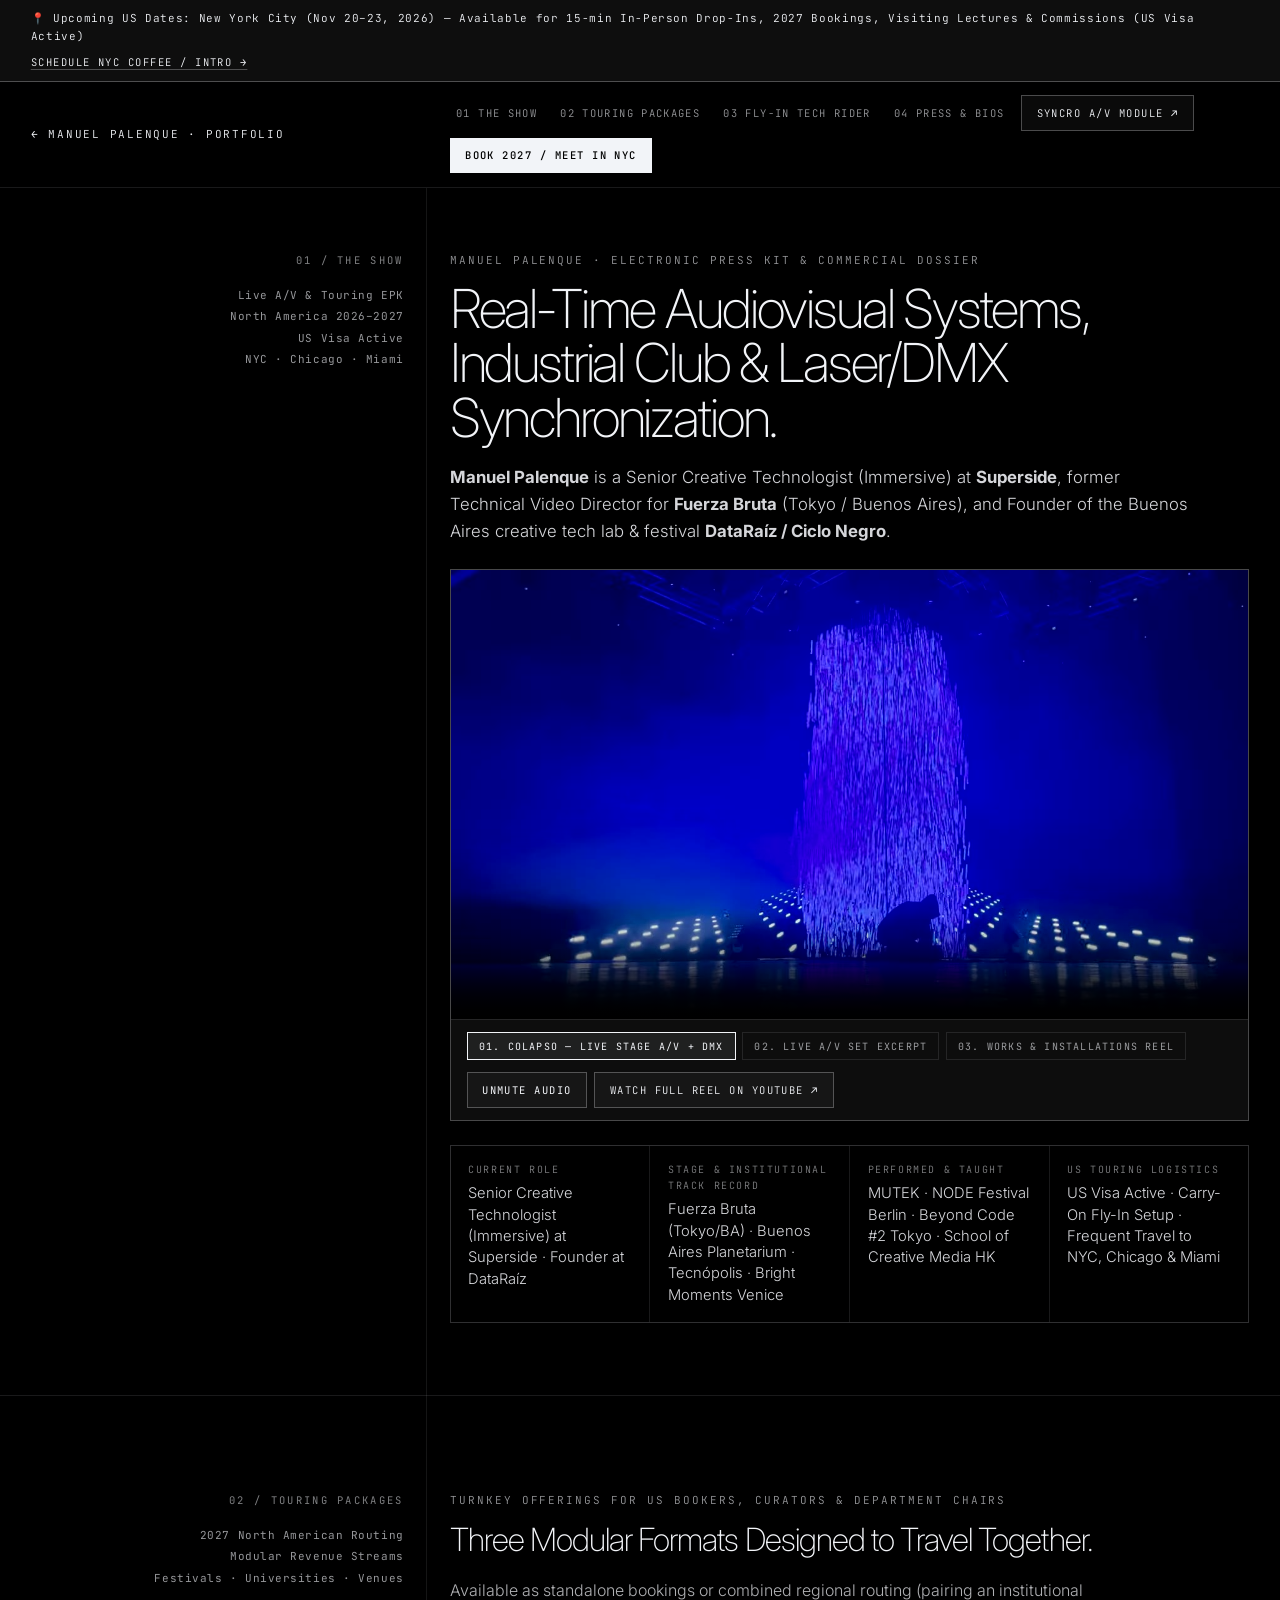
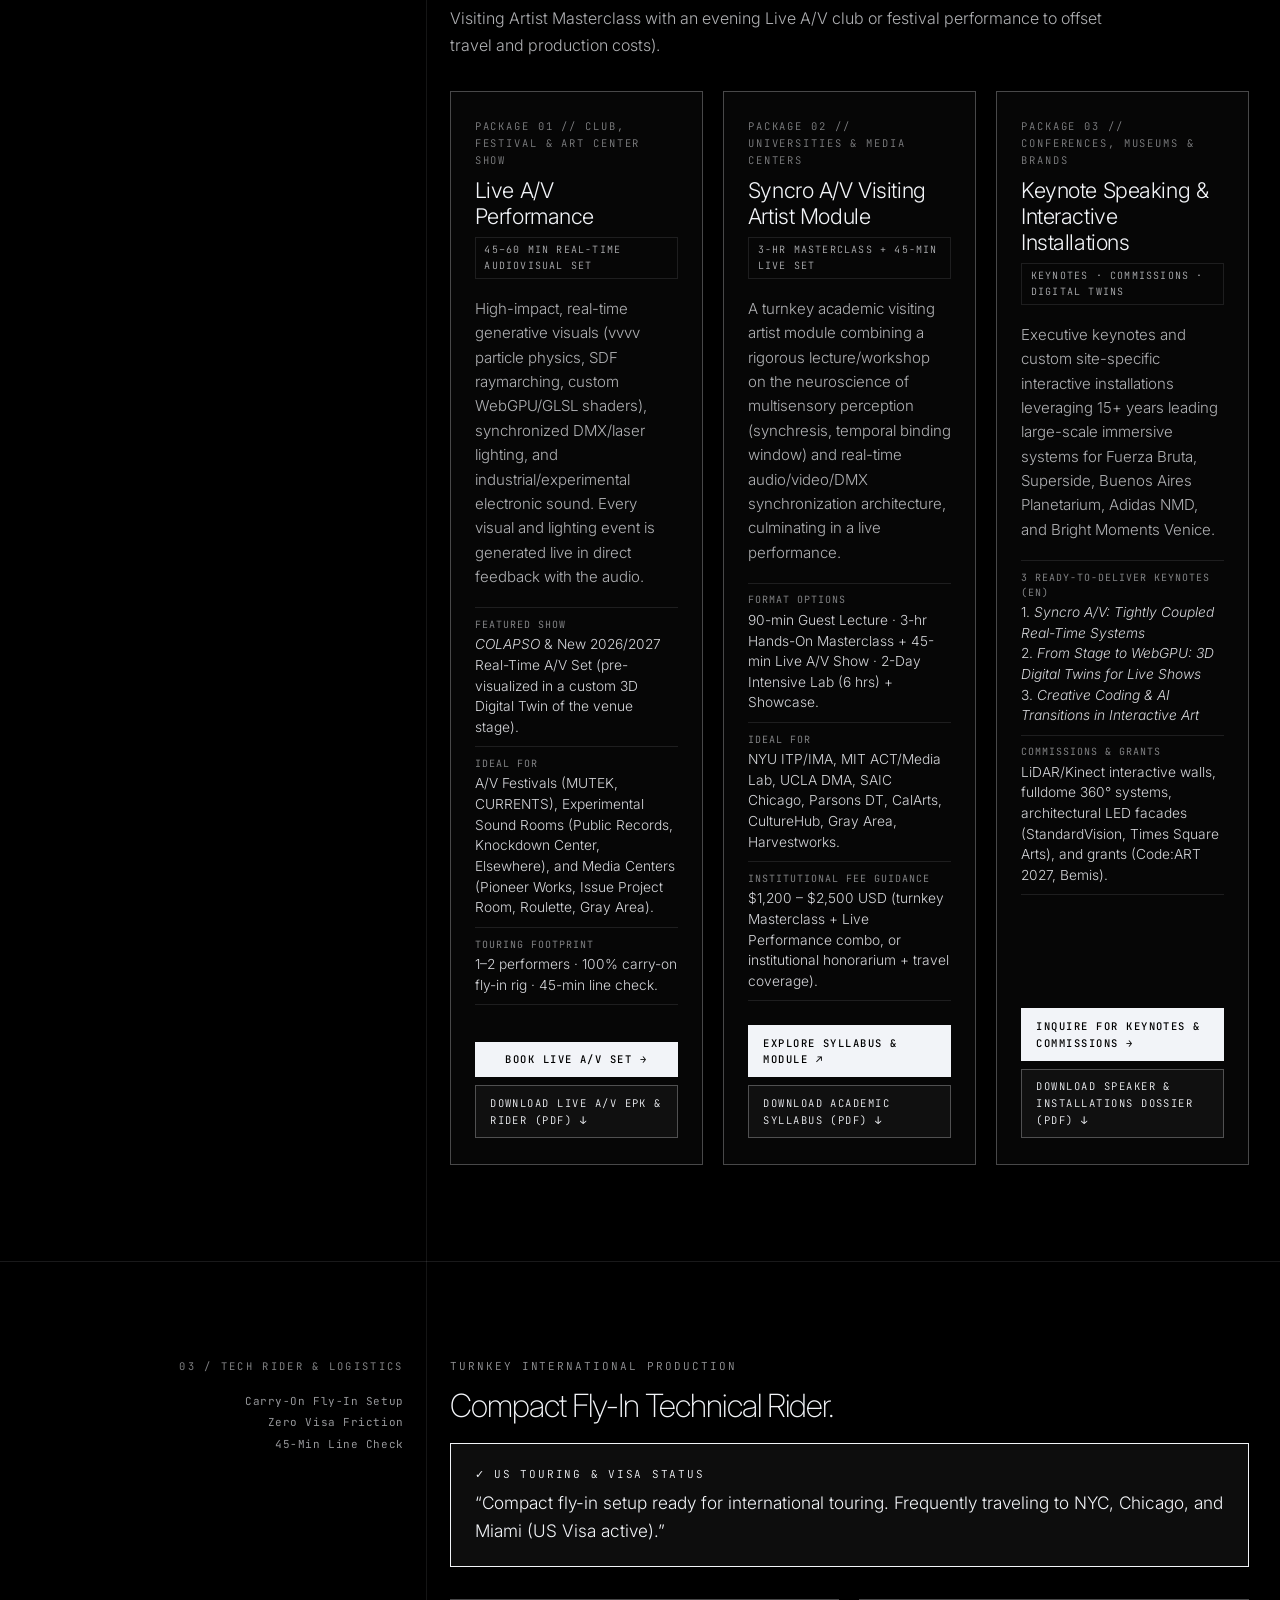
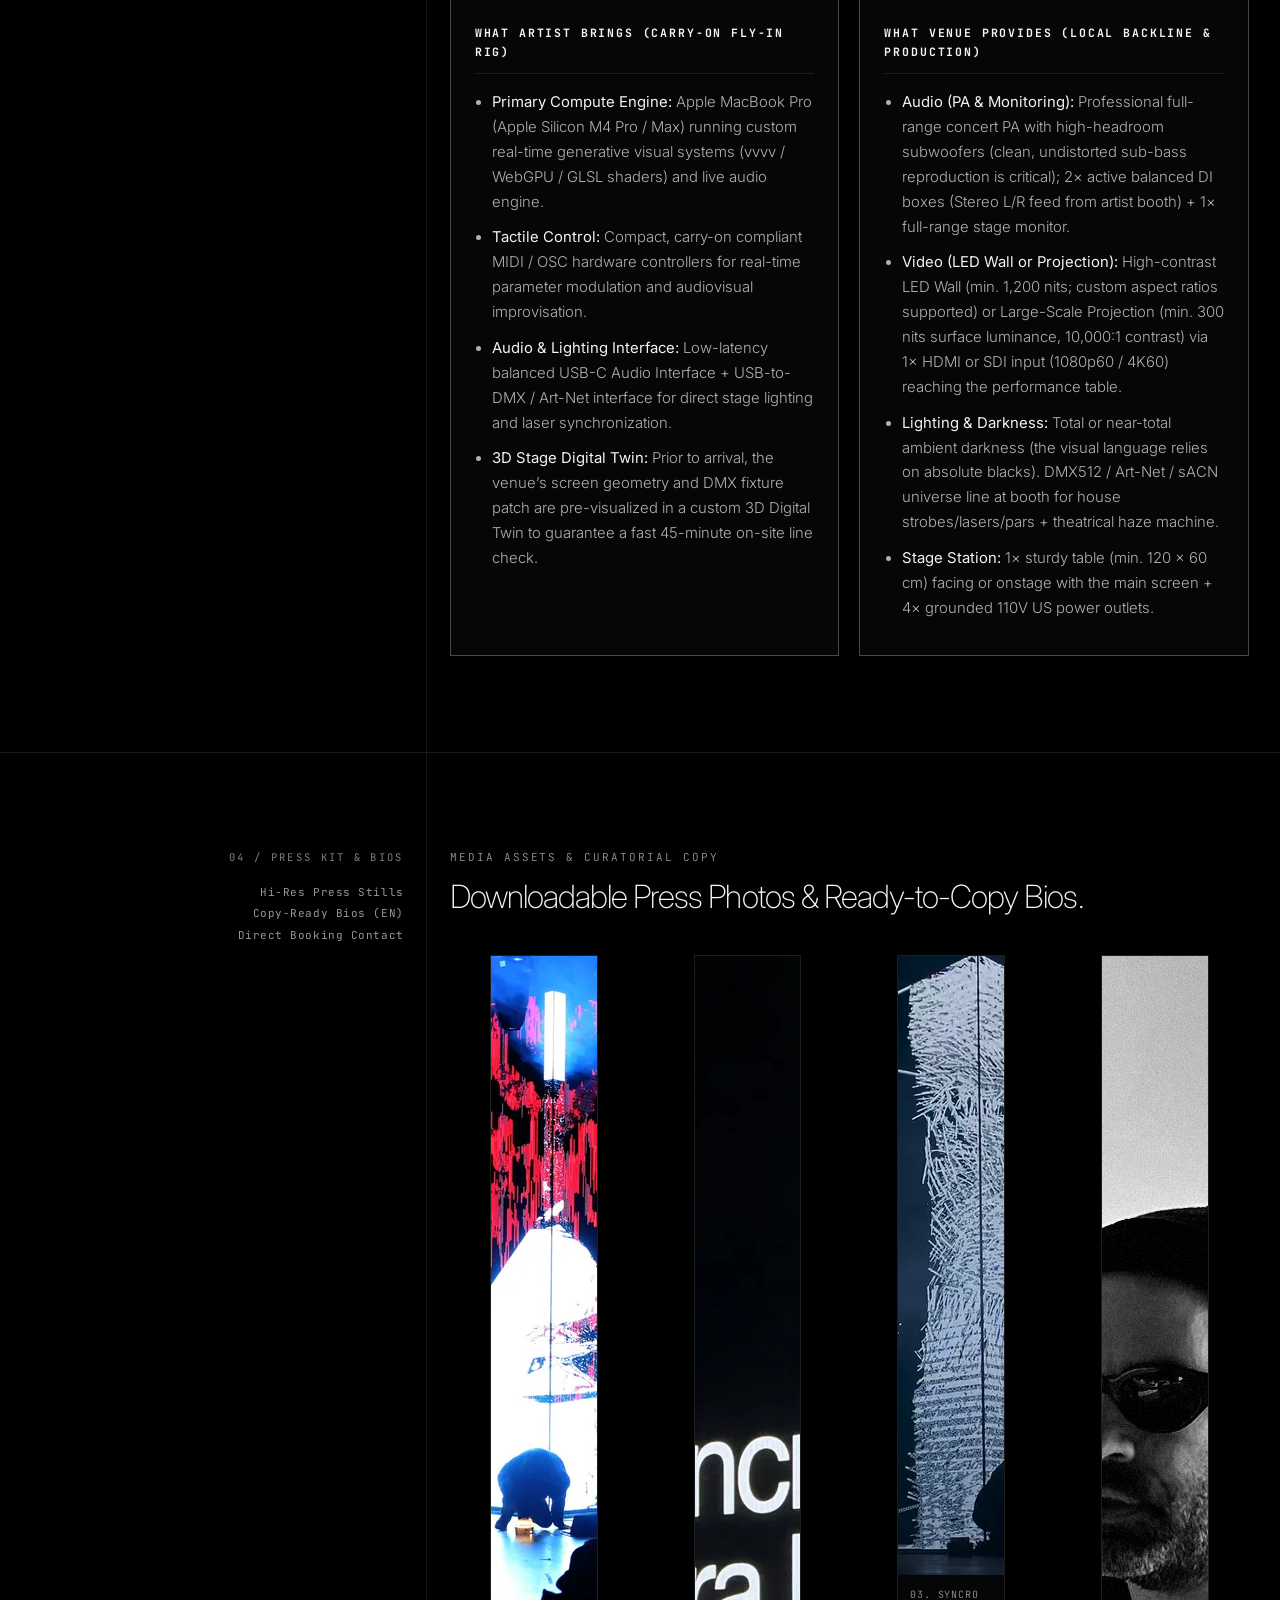
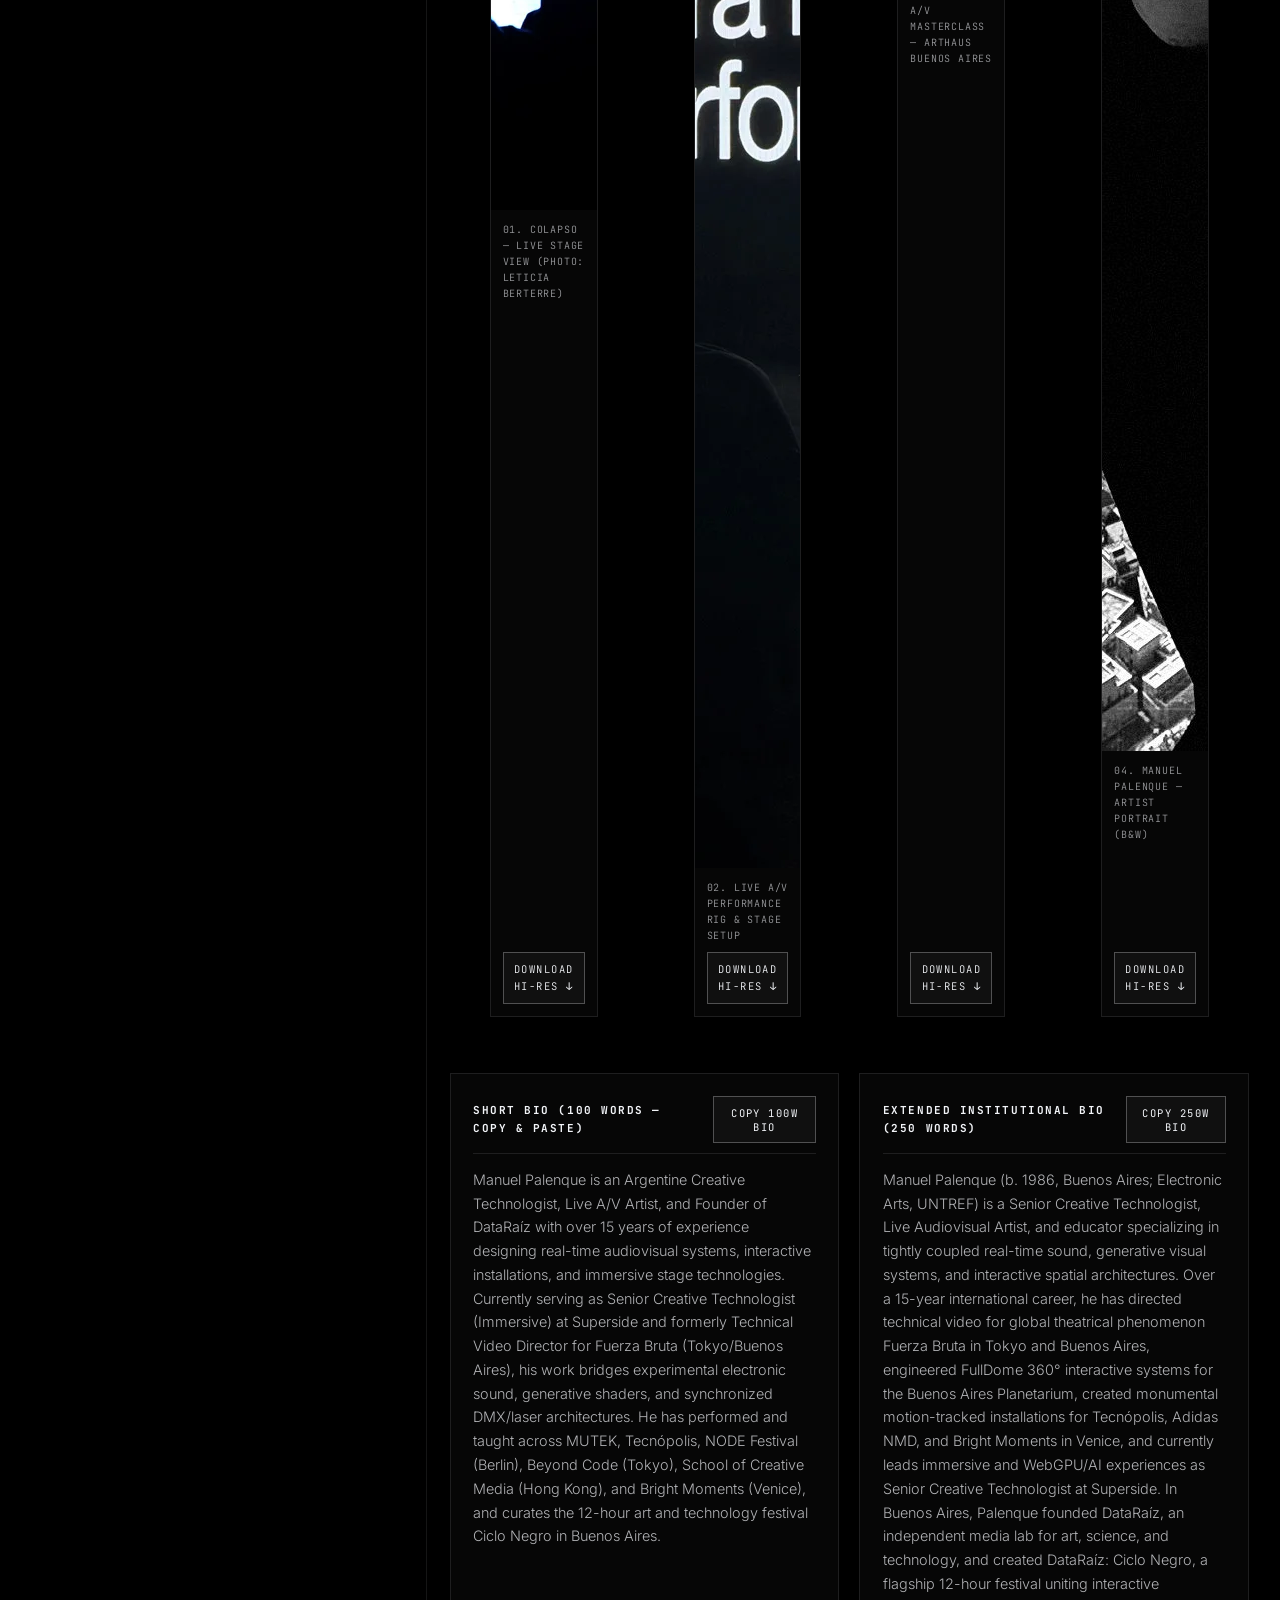
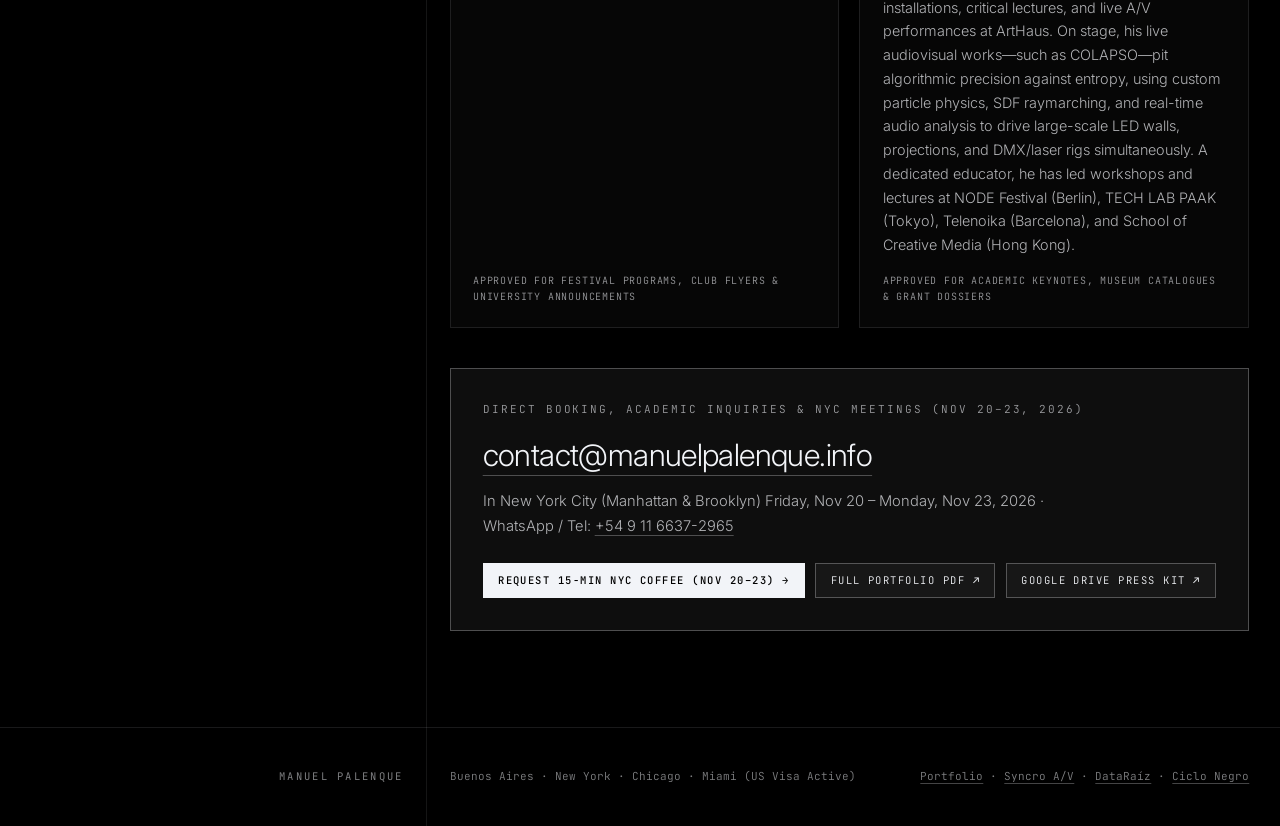
==== booking/index.html @ 51d70c7c "Add US 2026-2027 Touring EPK (/epk & /booking), NYC Nov 20-23 banner, and EN/ES workshop toggle" ====
<!doctype html>
<html lang="en">
  <head>
    <meta charset="UTF-8" />
    <meta name="viewport" content="width=device-width, initial-scale=1.0, viewport-fit=cover" />
    <title>Manuel Palenque — Live A/V, Visiting Artist &amp; Speaking EPK (2026/2027 US Touring)</title>
    <meta
      name="description"
      content="Official US Touring EPK & Technical Rider for Manuel Palenque — Senior Creative Technologist at Superside, former Technical Video Director for Fuerza Bruta, Founder of DataRaíz. In NYC Nov 20–23, 2026."
    />
    <meta property="og:type" content="website" />
    <meta property="og:title" content="Manuel Palenque — Live A/V &amp; US Touring EPK (2026/2027)" />
    <meta property="og:description" content="Real-Time Audiovisual Systems, Syncro A/V Visiting Artist Module &amp; Interactive Installations. In NYC Nov 20–23, 2026 (US Visa Active)." />
    <meta property="og:url" content="https://mpalenque.github.io/epk/" />
    <meta property="og:image" content="https://mpalenque.github.io/assets/portfolio/colapso.webp" />
    <meta name="twitter:card" content="summary_large_image" />
    <link rel="preconnect" href="https://fonts.googleapis.com" />
    <link rel="preconnect" href="https://fonts.gstatic.com" crossorigin />
    <link
      href="https://fonts.googleapis.com/css2?family=Inter:wght@200;300;400;500&family=JetBrains+Mono:wght@400;500&display=swap"
      rel="stylesheet"
    />
    <link rel="preload" href="../assets/curso/colapso-poster.jpg" as="image" />
    <style>
      :root {
        color-scheme: dark;
        --bg: #000;
        --panel: rgba(242, 244, 248, 0.025);
        --panel-hi: rgba(242, 244, 248, 0.055);
        --ink: #f2f4f8;
        --ink-88: rgba(242, 244, 248, 0.88);
        --ink-72: rgba(242, 244, 248, 0.72);
        --ink-62: rgba(242, 244, 248, 0.62);
        --ink-52: rgba(242, 244, 248, 0.52);
        --rule: rgba(242, 244, 248, 0.1);
        --rule-hi: rgba(242, 244, 248, 0.28);
        --seam: rgba(242, 244, 248, 0.085);
        --gutter: clamp(1.25rem, 2.4vw, 2.75rem);
        --seam-pad: clamp(1.1rem, 1.8vw, 2rem);
        --s1: 0.5rem;
        --s2: 1rem;
        --s3: 1.75rem;
        --s4: 3rem;
        --s5: 4.5rem;
        --s6: clamp(4.5rem, 7.5vw, 7rem);
        --ease: cubic-bezier(0.22, 1, 0.36, 1);
      }
      * { box-sizing: border-box; }
      html, body {
        margin: 0;
        min-height: 100%;
        width: 100%;
        max-width: 100%;
        overflow-x: hidden;
        scroll-behavior: smooth;
      }
      @supports (overflow: clip) {
        html, body { overflow-x: clip; }
      }
      body {
        background: var(--bg);
        color: var(--ink);
        font-family: "Inter", system-ui, -apple-system, sans-serif;
        font-weight: 300;
        line-height: 1.6;
        -webkit-font-smoothing: antialiased;
      }
      a {
        color: inherit;
        text-decoration: underline;
        text-underline-offset: 0.28em;
        text-decoration-thickness: 1px;
        text-decoration-color: rgba(242, 244, 248, 0.28);
        transition: text-decoration-color 150ms ease, color 150ms ease, background 150ms ease, border-color 150ms ease;
      }
      a:hover, a:focus-visible { text-decoration-color: var(--ink); }

      /* ---------- Top US Banner & Sticky Nav ---------- */
      .us-banner {
        position: relative;
        z-index: 30;
        display: flex;
        flex-wrap: wrap;
        align-items: center;
        justify-content: space-between;
        gap: 0.5rem 1.25rem;
        padding: 0.65rem var(--gutter);
        background: rgba(242, 244, 248, 0.055);
        border-bottom: 1px solid var(--rule-hi);
        font-family: "JetBrains Mono", ui-monospace, SFMono-Regular, Menlo, monospace;
        font-size: 11px;
        letter-spacing: 0.06em;
        color: var(--ink);
      }
      .us-banner p { margin: 0; }
      .us-banner__cta {
        font-size: 10.5px;
        letter-spacing: 0.14em;
        text-transform: uppercase;
        white-space: nowrap;
      }
      .site-nav {
        position: sticky;
        top: 0;
        z-index: 25;
        display: grid;
        grid-template-columns: 33.3333% minmax(0, 1fr);
        align-items: center;
        padding: 0.85rem 0;
        background: rgba(0, 0, 0, 0.88);
        backdrop-filter: blur(12px);
        -webkit-backdrop-filter: blur(12px);
        border-bottom: 1px solid var(--rule);
      }
      .site-nav__brand {
        padding-left: var(--gutter);
        padding-right: var(--seam-pad);
        display: flex;
        align-items: center;
        gap: 0.75rem;
        font-family: "JetBrains Mono", ui-monospace, SFMono-Regular, Menlo, monospace;
        font-size: 11px;
        letter-spacing: 0.16em;
        text-transform: uppercase;
        color: var(--ink);
        text-decoration: none;
      }
      .site-nav__links {
        padding-left: var(--seam-pad);
        padding-right: var(--gutter);
        display: flex;
        flex-wrap: wrap;
        align-items: center;
        gap: 0.45rem 0.65rem;
      }
      .btn {
        display: inline-flex;
        align-items: center;
        justify-content: center;
        gap: 0.45rem;
        padding: 0.52rem 0.9rem;
        border: 1px solid var(--rule-hi);
        background: rgba(242, 244, 248, 0.04);
        font-family: "JetBrains Mono", ui-monospace, SFMono-Regular, Menlo, monospace;
        font-size: 10.5px;
        letter-spacing: 0.14em;
        text-transform: uppercase;
        color: var(--ink);
        text-decoration: none;
        cursor: pointer;
        transition: background 180ms ease, color 180ms ease, border-color 180ms ease;
      }
      .btn:hover, .btn:focus-visible {
        background: var(--ink);
        color: #000;
        border-color: var(--ink);
        text-decoration: none;
      }
      .btn--primary {
        background: var(--ink);
        color: #000;
        border-color: var(--ink);
        font-weight: 500;
      }
      .btn--primary:hover, .btn--primary:focus-visible {
        background: rgba(242, 244, 248, 0.84);
        color: #000;
      }
      .nav-anchor {
        font-family: "JetBrains Mono", ui-monospace, SFMono-Regular, Menlo, monospace;
        font-size: 10.5px;
        letter-spacing: 0.13em;
        text-transform: uppercase;
        color: var(--ink-62);
        text-decoration: none;
        padding: 0.35rem 0.4rem;
      }
      .nav-anchor:hover, .nav-anchor:focus-visible {
        color: var(--ink);
        text-decoration: none;
      }

      /* ---------- Grid & Axis ---------- */
      main {
        position: relative;
        width: 100%;
      }
      .seams {
        position: absolute;
        inset: 0;
        z-index: 0;
        pointer-events: none;
        background: linear-gradient(90deg, transparent calc(33.3333% - 0.5px), var(--seam) calc(33.3333% - 0.5px),
                                    var(--seam) calc(33.3333% + 0.5px), transparent calc(33.3333% + 0.5px));
      }
      .row {
        position: relative;
        z-index: 1;
        display: grid;
        grid-template-columns: 33.3333% minmax(0, 1fr);
      }
      .section {
        padding-block: var(--s6);
        border-bottom: 1px solid var(--rule);
        scroll-margin-top: 3.5rem;
      }
      .section--hero {
        padding-top: clamp(2.5rem, 5vw, 4.5rem);
        padding-bottom: var(--s5);
      }
      .rail {
        padding-left: var(--gutter);
        padding-right: var(--seam-pad);
        text-align: right;
      }
      .col {
        padding-left: var(--seam-pad);
        padding-right: var(--gutter);
        min-width: 0;
      }
      .rail-label {
        margin: 0;
        font-family: "JetBrains Mono", ui-monospace, SFMono-Regular, Menlo, monospace;
        font-size: 10.5px;
        font-weight: 400;
        letter-spacing: 0.22em;
        line-height: 1.6;
        text-transform: uppercase;
        color: var(--ink-52);
      }
      .rail-data {
        margin: var(--s2) 0 0;
        font-family: "JetBrains Mono", ui-monospace, SFMono-Regular, Menlo, monospace;
        font-size: 11px;
        font-weight: 400;
        letter-spacing: 0.05em;
        line-height: 1.95;
        color: var(--ink-62);
        font-variant-numeric: tabular-nums;
      }
      .eyebrow {
        margin: 0 0 0.75rem;
        font-family: "JetBrains Mono", ui-monospace, SFMono-Regular, Menlo, monospace;
        font-size: 11px;
        letter-spacing: 0.18em;
        text-transform: uppercase;
        color: var(--ink-62);
      }
      h1 {
        margin: 0 0 1.1rem;
        font-size: clamp(2.1rem, 4.2vw, 3.8rem);
        font-weight: 200;
        letter-spacing: -0.04em;
        line-height: 1.02;
        color: var(--ink);
      }
      h2 {
        margin: 0 0 1.25rem;
        font-size: clamp(1.55rem, 2.5vw, 2.35rem);
        font-weight: 200;
        letter-spacing: -0.03em;
        line-height: 1.12;
        color: var(--ink);
      }
      .lead {
        margin: 0 0 1.5rem;
        max-width: 44em;
        font-size: clamp(1.05rem, 1.3vw, 1.22rem);
        font-weight: 300;
        line-height: 1.62;
        color: var(--ink-88);
      }
      .body {
        margin: 0 0 1.25rem;
        max-width: 42em;
        font-size: 1rem;
        font-weight: 300;
        line-height: 1.7;
        color: var(--ink-72);
      }

      /* ---------- Section 1: The Show (Hero Video Reel) ---------- */
      .reel-stage {
        position: relative;
        margin-top: 1.5rem;
        border: 1px solid var(--rule-hi);
        background: #050505;
      }
      .reel-frame {
        position: relative;
        width: 100%;
        aspect-ratio: 16 / 9;
        background: #000;
        overflow: hidden;
      }
      .reel-frame video {
        display: block;
        width: 100%;
        height: 100%;
        object-fit: cover;
      }
      .reel-controls {
        display: flex;
        flex-wrap: wrap;
        align-items: center;
        justify-content: space-between;
        gap: 0.75rem;
        padding: 0.75rem 1rem;
        background: rgba(242, 244, 248, 0.03);
        border-top: 1px solid var(--rule);
      }
      .reel-tabs {
        display: flex;
        flex-wrap: wrap;
        gap: 0.4rem;
      }
      .reel-tab {
        appearance: none;
        border: 1px solid var(--rule);
        background: transparent;
        color: var(--ink-62);
        padding: 0.42rem 0.7rem;
        font-family: "JetBrains Mono", ui-monospace, SFMono-Regular, Menlo, monospace;
        font-size: 10px;
        letter-spacing: 0.12em;
        text-transform: uppercase;
        cursor: pointer;
        transition: all 150ms ease;
      }
      .reel-tab.is-active,
      .reel-tab:hover {
        border-color: var(--ink);
        color: var(--ink);
        background: rgba(242, 244, 248, 0.08);
      }
      .reel-actions {
        display: flex;
        flex-wrap: wrap;
        gap: 0.45rem;
      }
      .credentials-strip {
        display: grid;
        grid-template-columns: repeat(4, minmax(0, 1fr));
        gap: 1px;
        margin-top: 1.5rem;
        background: var(--rule);
        border: 1px solid var(--rule);
      }
      .cred-item {
        background: #000;
        padding: 1rem 1.1rem;
      }
      .cred-label {
        display: block;
        font-family: "JetBrains Mono", ui-monospace, SFMono-Regular, Menlo, monospace;
        font-size: 10px;
        letter-spacing: 0.16em;
        text-transform: uppercase;
        color: var(--ink-52);
        margin-bottom: 0.35rem;
      }
      .cred-val {
        display: block;
        font-size: 0.92rem;
        font-weight: 300;
        line-height: 1.45;
        color: var(--ink-88);
      }

      /* ---------- Section 2: The 3 Touring Packages ---------- */
      .packages-grid {
        display: grid;
        grid-template-columns: repeat(3, minmax(0, 1fr));
        gap: 1.25rem;
        margin-top: 2rem;
      }
      .pkg-card {
        display: flex;
        flex-direction: column;
        justify-content: space-between;
        border: 1px solid var(--rule-hi);
        background: var(--panel);
        padding: 1.65rem 1.5rem;
        transition: border-color 220ms ease, background 220ms ease;
      }
      .pkg-card:hover {
        border-color: var(--ink);
        background: var(--panel-hi);
      }
      .pkg-num {
        font-family: "JetBrains Mono", ui-monospace, SFMono-Regular, Menlo, monospace;
        font-size: 10.5px;
        letter-spacing: 0.18em;
        text-transform: uppercase;
        color: var(--ink-52);
        margin-bottom: 0.6rem;
      }
      .pkg-title {
        margin: 0 0 0.45rem;
        font-size: 1.35rem;
        font-weight: 300;
        letter-spacing: -0.02em;
        line-height: 1.2;
        color: var(--ink);
      }
      .pkg-tag {
        display: inline-block;
        margin-bottom: 1.1rem;
        padding: 0.25rem 0.55rem;
        border: 1px solid var(--rule);
        font-family: "JetBrains Mono", ui-monospace, SFMono-Regular, Menlo, monospace;
        font-size: 10px;
        letter-spacing: 0.12em;
        text-transform: uppercase;
        color: var(--ink-72);
      }
      .pkg-desc {
        margin: 0 0 1.1rem;
        font-size: 0.94rem;
        line-height: 1.62;
        color: var(--ink-72);
      }
      .pkg-specs {
        margin: 0 0 1.5rem;
        padding: 0;
        list-style: none;
        border-top: 1px solid var(--rule);
      }
      .pkg-specs li {
        padding: 0.55rem 0;
        border-bottom: 1px solid var(--rule);
        font-size: 0.86rem;
        line-height: 1.5;
        color: var(--ink-88);
      }
      .pkg-specs strong {
        font-family: "JetBrains Mono", ui-monospace, SFMono-Regular, Menlo, monospace;
        font-size: 10px;
        letter-spacing: 0.1em;
        text-transform: uppercase;
        color: var(--ink-52);
        display: block;
        margin-bottom: 0.15rem;
        font-weight: 400;
      }
      .pkg-footer {
        display: flex;
        flex-direction: column;
        gap: 0.5rem;
      }

      /* ---------- Section 3: Quick Tech Rider & Logistics ---------- */
      .visa-callout {
        padding: 1.35rem 1.5rem;
        border: 1px solid var(--ink);
        background: rgba(242, 244, 248, 0.05);
        margin-bottom: 2rem;
      }
      .visa-callout__title {
        margin: 0 0 0.35rem;
        font-family: "JetBrains Mono", ui-monospace, SFMono-Regular, Menlo, monospace;
        font-size: 11px;
        letter-spacing: 0.16em;
        text-transform: uppercase;
        color: var(--ink);
      }
      .visa-callout__text {
        margin: 0;
        font-size: 1.08rem;
        font-weight: 300;
        color: var(--ink);
      }
      .rider-grid {
        display: grid;
        grid-template-columns: repeat(2, minmax(0, 1fr));
        gap: 1.25rem;
      }
      .rider-box {
        border: 1px solid var(--rule-hi);
        background: var(--panel);
        padding: 1.5rem;
      }
      .rider-box h3 {
        margin: 0 0 1rem;
        font-family: "JetBrains Mono", ui-monospace, SFMono-Regular, Menlo, monospace;
        font-size: 11.5px;
        letter-spacing: 0.16em;
        text-transform: uppercase;
        color: var(--ink);
        padding-bottom: 0.75rem;
        border-bottom: 1px solid var(--rule);
      }
      .rider-list {
        margin: 0;
        padding-left: 1.1rem;
        color: var(--ink-72);
        font-size: 0.93rem;
        line-height: 1.68;
      }
      .rider-list li { margin-bottom: 0.65rem; }
      .rider-list strong { color: var(--ink); font-weight: 400; }

      /* ---------- Section 4: Press Photos, Bios & Direct Contact ---------- */
      .press-photos {
        display: grid;
        grid-template-columns: repeat(4, minmax(0, 1fr));
        gap: 1rem;
        margin: 1.5rem 0 2.5rem;
      }
      .press-card {
        border: 1px solid var(--rule);
        background: var(--panel);
        display: flex;
        flex-direction: column;
      }
      .press-card img {
        display: block;
        width: 100%;
        aspect-ratio: 4 / 3;
        object-fit: cover;
        background: #0a0a0a;
      }
      .press-card__meta {
        padding: 0.75rem;
        display: flex;
        flex-direction: column;
        justify-content: space-between;
        gap: 0.5rem;
        flex: 1;
      }
      .press-card__caption {
        font-family: "JetBrains Mono", ui-monospace, SFMono-Regular, Menlo, monospace;
        font-size: 10px;
        letter-spacing: 0.08em;
        text-transform: uppercase;
        color: var(--ink-62);
      }
      .bio-grid {
        display: grid;
        grid-template-columns: repeat(2, minmax(0, 1fr));
        gap: 1.25rem;
        margin-bottom: 2.5rem;
      }
      .bio-card {
        border: 1px solid var(--rule);
        background: var(--panel);
        padding: 1.4rem;
        display: flex;
        flex-direction: column;
        justify-content: space-between;
      }
      .bio-card__header {
        display: flex;
        align-items: center;
        justify-content: space-between;
        gap: 0.75rem;
        margin-bottom: 0.85rem;
        padding-bottom: 0.65rem;
        border-bottom: 1px solid var(--rule);
      }
      .bio-card__title {
        font-family: "JetBrains Mono", ui-monospace, SFMono-Regular, Menlo, monospace;
        font-size: 11px;
        letter-spacing: 0.14em;
        text-transform: uppercase;
        color: var(--ink);
        margin: 0;
      }
      .bio-card__text {
        font-size: 0.9rem;
        line-height: 1.65;
        color: var(--ink-72);
        margin: 0 0 1rem;
      }
      .contact-cta-box {
        border: 1px solid var(--rule-hi);
        background: var(--panel-hi);
        padding: 2rem;
        display: flex;
        flex-wrap: wrap;
        align-items: center;
        justify-content: space-between;
        gap: 1.5rem;
      }
      .contact-email-big {
        display: inline-block;
        font-size: clamp(1.2rem, 2.4vw, 2.1rem);
        font-weight: 300;
        letter-spacing: -0.02em;
        color: var(--ink);
        margin-top: 0.35rem;
        word-break: break-all;
      }
      .pkg-card, .rider-box, .bio-card, .cred-item, .press-card, .site-nav__links, .site-nav__brand, .rail {
        min-width: 0;
      }

      /* ---------- Responsive ---------- */
      @media (max-width: 1120px) {
        .packages-grid { grid-template-columns: minmax(0, 1fr); }
        .credentials-strip { grid-template-columns: repeat(2, minmax(0, 1fr)); }
        .press-photos { grid-template-columns: repeat(2, minmax(0, 1fr)); }
      }
      @media (max-width: 900px) {
        .seams { display: none; }
        .site-nav { grid-template-columns: minmax(0, 1fr); gap: 0.5rem; }
        .site-nav__brand { padding-right: var(--gutter); }
        .site-nav__links { padding-left: var(--gutter); }
        .row { grid-template-columns: minmax(0, 1fr); }
        .rail {
          text-align: left;
          padding-right: var(--gutter);
          margin-bottom: 1.25rem;
        }
        .col { padding-left: var(--gutter); }
        .rider-grid, .bio-grid { grid-template-columns: minmax(0, 1fr); }
      }
      @media (max-width: 640px) {
        :root { --gutter: 1.25rem; }
        h1 { font-size: clamp(1.75rem, 7.2vw, 2.4rem); overflow-wrap: break-word; }
        h2 { font-size: clamp(1.4rem, 6vw, 1.9rem); }
        .credentials-strip { grid-template-columns: minmax(0, 1fr); }
        .press-photos { grid-template-columns: minmax(0, 1fr); }
        .us-banner { font-size: 10px; }
        .contact-cta-box { padding: 1.25rem; }
      }
      @media (prefers-reduced-motion: reduce) {
        html { scroll-behavior: auto; }
      }
    </style>
  </head>
  <body>
    <div class="us-banner" role="region" aria-label="Upcoming US Dates">
      <p>
        📍 Upcoming US Dates: New York City (Nov 20–23, 2026) — Available for 15-min In-Person Drop-Ins, 2027 Bookings, Visiting Lectures &amp; Commissions (US Visa Active)
      </p>
      <a class="us-banner__cta" href="mailto:contact@manuelpalenque.info?subject=NYC%20Nov%2020-23%20Meeting%20%2F%2F%202027%20Booking%20Inquiry">Schedule NYC Coffee / Intro →</a>
    </div>

    <nav class="site-nav" aria-label="EPK Navigation">
      <a class="site-nav__brand" href="../">← Manuel Palenque · Portfolio</a>
      <div class="site-nav__links">
        <a class="nav-anchor" href="#show">01 The Show</a>
        <a class="nav-anchor" href="#packages">02 Touring Packages</a>
        <a class="nav-anchor" href="#rider">03 Fly-In Tech Rider</a>
        <a class="nav-anchor" href="#press">04 Press &amp; Bios</a>
        <a class="btn" href="../syncro-av/#institutions">Syncro A/V Module ↗</a>
        <a class="btn btn--primary" href="#contact">Book 2027 / Meet in NYC</a>
      </div>
    </nav>

    <main>
      <div class="seams" aria-hidden="true"></div>

      <!-- SECTION 01: THE SHOW -->
      <section class="row section section--hero" id="show" aria-labelledby="show-title">
        <div class="rail">
          <p class="rail-label">01 / The Show</p>
          <p class="rail-data">
            Live A/V &amp; Touring EPK<br />
            North America 2026–2027<br />
            US Visa Active<br />
            NYC · Chicago · Miami
          </p>
        </div>
        <div class="col">
          <p class="eyebrow">Manuel Palenque · Electronic Press Kit &amp; Commercial Dossier</p>
          <h1 id="show-title">Real-Time Audiovisual Systems, Industrial Club &amp; Laser/DMX Synchronization.</h1>
          <p class="lead">
            <strong>Manuel Palenque</strong> is a Senior Creative Technologist (Immersive) at <strong>Superside</strong>, former Technical Video Director for <strong>Fuerza Bruta</strong> (Tokyo / Buenos Aires), and Founder of the Buenos Aires creative tech lab &amp; festival <strong>DataRaíz / Ciclo Negro</strong>.
          </p>

          <div class="reel-stage">
            <div class="reel-frame">
              <video
                id="epk-reel-video"
                autoplay
                muted
                loop
                playsinline
                controls
                width="1280"
                height="720"
                poster="../assets/curso/colapso-poster.jpg"
                src="../assets/curso/colapso.mp4"
              ></video>
            </div>
            <div class="reel-controls">
              <div class="reel-tabs" role="tablist" aria-label="Select Performance Video">
                <button
                  type="button"
                  class="reel-tab is-active"
                  data-src="../assets/curso/colapso.mp4"
                  data-poster="../assets/curso/colapso-poster.jpg"
                >
                  01. COLAPSO — Live Stage A/V + DMX
                </button>
                <button
                  type="button"
                  class="reel-tab"
                  data-src="../assets/videos/comp/perfo.webm"
                  data-poster="../assets/videos/posters/perfo.jpg"
                >
                  02. Live A/V Set Excerpt
                </button>
                <button
                  type="button"
                  class="reel-tab"
                  data-src="../assets/videos/comp/reelold.webm"
                  data-poster="../assets/videos/posters/reelold.jpg"
                >
                  03. Works &amp; Installations Reel
                </button>
              </div>
              <div class="reel-actions">
                <button type="button" class="btn" id="toggle-reel-audio">Unmute Audio</button>
                <a class="btn" href="https://www.youtube.com/watch?v=4LSSu2OF05c" target="_blank" rel="noopener">Watch Full Reel on YouTube ↗</a>
              </div>
            </div>
          </div>

          <div class="credentials-strip" aria-label="Key Credentials">
            <div class="cred-item">
              <span class="cred-label">Current Role</span>
              <span class="cred-val">Senior Creative Technologist (Immersive) at Superside · Founder at DataRaíz</span>
            </div>
            <div class="cred-item">
              <span class="cred-label">Stage &amp; Institutional Track Record</span>
              <span class="cred-val">Fuerza Bruta (Tokyo/BA) · Buenos Aires Planetarium · Tecnópolis · Bright Moments Venice</span>
            </div>
            <div class="cred-item">
              <span class="cred-label">Performed &amp; Taught</span>
              <span class="cred-val">MUTEK · NODE Festival Berlin · Beyond Code #2 Tokyo · School of Creative Media HK</span>
            </div>
            <div class="cred-item">
              <span class="cred-label">US Touring Logistics</span>
              <span class="cred-val">US Visa Active · Carry-On Fly-In Setup · Frequent Travel to NYC, Chicago &amp; Miami</span>
            </div>
          </div>
        </div>
      </section>

      <!-- SECTION 02: THE 3 TOURING PACKAGES -->
      <section class="row section" id="packages" aria-labelledby="packages-title">
        <div class="rail">
          <p class="rail-label">02 / Touring Packages</p>
          <p class="rail-data">
            2027 North American Routing<br />
            Modular Revenue Streams<br />
            Festivals · Universities · Venues
          </p>
        </div>
        <div class="col">
          <p class="eyebrow">Turnkey Offerings for US Bookers, Curators &amp; Department Chairs</p>
          <h2 id="packages-title">Three Modular Formats Designed to Travel Together.</h2>
          <p class="body">
            Available as standalone bookings or combined regional routing (pairing an institutional Visiting Artist Masterclass with an evening Live A/V club or festival performance to offset travel and production costs).
          </p>

          <div class="packages-grid">
            <!-- CARD 1: LIVE A/V -->
            <article class="pkg-card">
              <div>
                <div class="pkg-num">Package 01 // Club, Festival &amp; Art Center Show</div>
                <h3 class="pkg-title">Live A/V Performance</h3>
                <span class="pkg-tag">45–60 Min Real-Time Audiovisual Set</span>
                <p class="pkg-desc">
                  High-impact, real-time generative visuals (vvvv particle physics, SDF raymarching, custom WebGPU/GLSL shaders), synchronized DMX/laser lighting, and industrial/experimental electronic sound. Every visual and lighting event is generated live in direct feedback with the audio.
                </p>
                <ul class="pkg-specs">
                  <li>
                    <strong>Featured Show</strong>
                    <em>COLAPSO</em> &amp; New 2026/2027 Real-Time A/V Set (pre-visualized in a custom 3D Digital Twin of the venue stage).
                  </li>
                  <li>
                    <strong>Ideal For</strong>
                    A/V Festivals (MUTEK, CURRENTS), Experimental Sound Rooms (Public Records, Knockdown Center, Elsewhere), and Media Centers (Pioneer Works, Issue Project Room, Roulette, Gray Area).
                  </li>
                  <li>
                    <strong>Touring Footprint</strong>
                    1–2 performers · 100% carry-on fly-in rig · 45-min line check.
                  </li>
                </ul>
              </div>
              <div class="pkg-footer">
                <a class="btn btn--primary" href="mailto:contact@manuelpalenque.info?subject=2027%20Booking%20Inquiry%20%E2%80%94%20Live%20A%2FV%20Performance">Book Live A/V Set →</a>
                <a class="btn" href="./epk-live-av.pdf" target="_blank" rel="noopener">Download Live A/V EPK &amp; Rider (PDF) ↓</a>
              </div>
            </article>

            <!-- CARD 2: SYNCRO A/V -->
            <article class="pkg-card">
              <div>
                <div class="pkg-num">Package 02 // Universities &amp; Media Centers</div>
                <h3 class="pkg-title">Syncro A/V Visiting Artist Module</h3>
                <span class="pkg-tag">3-Hr Masterclass + 45-Min Live Set</span>
                <p class="pkg-desc">
                  A turnkey academic visiting artist module combining a rigorous lecture/workshop on the neuroscience of multisensory perception (synchresis, temporal binding window) and real-time audio/video/DMX synchronization architecture, culminating in a live performance.
                </p>
                <ul class="pkg-specs">
                  <li>
                    <strong>Format Options</strong>
                    90-min Guest Lecture · 3-hr Hands-On Masterclass + 45-min Live A/V Show · 2-Day Intensive Lab (6 hrs) + Showcase.
                  </li>
                  <li>
                    <strong>Ideal For</strong>
                    NYU ITP/IMA, MIT ACT/Media Lab, UCLA DMA, SAIC Chicago, Parsons DT, CalArts, CultureHub, Gray Area, Harvestworks.
                  </li>
                  <li>
                    <strong>Institutional Fee Guidance</strong>
                    $1,200 – $2,500 USD (turnkey Masterclass + Live Performance combo, or institutional honorarium + travel coverage).
                  </li>
                </ul>
              </div>
              <div class="pkg-footer">
                <a class="btn btn--primary" href="../syncro-av/#institutions">Explore Syllabus &amp; Module ↗</a>
                <a class="btn" href="./syncro-av-visiting-artist.pdf" target="_blank" rel="noopener">Download Academic Syllabus (PDF) ↓</a>
              </div>
            </article>

            <!-- CARD 3: SPEAKING & INSTALLATIONS -->
            <article class="pkg-card">
              <div>
                <div class="pkg-num">Package 03 // Conferences, Museums &amp; Brands</div>
                <h3 class="pkg-title">Keynote Speaking &amp; Interactive Installations</h3>
                <span class="pkg-tag">Keynotes · Commissions · Digital Twins</span>
                <p class="pkg-desc">
                  Executive keynotes and custom site-specific interactive installations leveraging 15+ years leading large-scale immersive systems for Fuerza Bruta, Superside, Buenos Aires Planetarium, Adidas NMD, and Bright Moments Venice.
                </p>
                <ul class="pkg-specs">
                  <li>
                    <strong>3 Ready-to-Deliver Keynotes (EN)</strong>
                    1. <em>Syncro A/V: Tightly Coupled Real-Time Systems</em><br />
                    2. <em>From Stage to WebGPU: 3D Digital Twins for Live Shows</em><br />
                    3. <em>Creative Coding &amp; AI Transitions in Interactive Art</em>
                  </li>
                  <li>
                    <strong>Commissions &amp; Grants</strong>
                    LiDAR/Kinect interactive walls, fulldome 360° systems, architectural LED facades (StandardVision, Times Square Arts), and grants (Code:ART 2027, Bemis).
                  </li>
                </ul>
              </div>
              <div class="pkg-footer">
                <a class="btn btn--primary" href="mailto:contact@manuelpalenque.info?subject=Keynote%20%2F%20Commission%20Inquiry%202027">Inquire for Keynotes &amp; Commissions →</a>
                <a class="btn" href="./speaking-and-installations.pdf" target="_blank" rel="noopener">Download Speaker &amp; Installations Dossier (PDF) ↓</a>
              </div>
            </article>
          </div>
        </div>
      </section>

      <!-- SECTION 03: QUICK TECH RIDER & LOGISTICS -->
      <section class="row section" id="rider" aria-labelledby="rider-title">
        <div class="rail">
          <p class="rail-label">03 / Tech Rider &amp; Logistics</p>
          <p class="rail-data">
            Carry-On Fly-In Setup<br />
            Zero Visa Friction<br />
            45-Min Line Check
          </p>
        </div>
        <div class="col">
          <p class="eyebrow">Turnkey International Production</p>
          <h2 id="rider-title">Compact Fly-In Technical Rider.</h2>

          <div class="visa-callout">
            <p class="visa-callout__title">✓ US Touring &amp; Visa Status</p>
            <p class="visa-callout__text">
              “Compact fly-in setup ready for international touring. Frequently traveling to NYC, Chicago, and Miami (US Visa active).”
            </p>
          </div>

          <div class="rider-grid">
            <div class="rider-box">
              <h3>What Artist Brings (Carry-On Fly-In Rig)</h3>
              <ul class="rider-list">
                <li>
                  <strong>Primary Compute Engine:</strong> Apple MacBook Pro (Apple Silicon M4 Pro / Max) running custom real-time generative visual systems (vvvv / WebGPU / GLSL shaders) and live audio engine.
                </li>
                <li>
                  <strong>Tactile Control:</strong> Compact, carry-on compliant MIDI / OSC hardware controllers for real-time parameter modulation and audiovisual improvisation.
                </li>
                <li>
                  <strong>Audio &amp; Lighting Interface:</strong> Low-latency balanced USB-C Audio Interface + USB-to-DMX / Art-Net interface for direct stage lighting and laser synchronization.
                </li>
                <li>
                  <strong>3D Stage Digital Twin:</strong> Prior to arrival, the venue’s screen geometry and DMX fixture patch are pre-visualized in a custom 3D Digital Twin to guarantee a fast 45-minute on-site line check.
                </li>
              </ul>
            </div>

            <div class="rider-box">
              <h3>What Venue Provides (Local Backline &amp; Production)</h3>
              <ul class="rider-list">
                <li>
                  <strong>Audio (PA &amp; Monitoring):</strong> Professional full-range concert PA with high-headroom subwoofers (clean, undistorted sub-bass reproduction is critical); 2× active balanced DI boxes (Stereo L/R feed from artist booth) + 1× full-range stage monitor.
                </li>
                <li>
                  <strong>Video (LED Wall or Projection):</strong> High-contrast LED Wall (min. 1,200 nits; custom aspect ratios supported) or Large-Scale Projection (min. 300 nits surface luminance, 10,000:1 contrast) via 1× HDMI or SDI input (1080p60 / 4K60) reaching the performance table.
                </li>
                <li>
                  <strong>Lighting &amp; Darkness:</strong> Total or near-total ambient darkness (the visual language relies on absolute blacks). DMX512 / Art-Net / sACN universe line at booth for house strobes/lasers/pars + theatrical haze machine.
                </li>
                <li>
                  <strong>Stage Station:</strong> 1× sturdy table (min. 120 × 60 cm) facing or onstage with the main screen + 4× grounded 110V US power outlets.
                </li>
              </ul>
            </div>
          </div>
        </div>
      </section>

      <!-- SECTION 04: PRESS PHOTOS, BIOS & DIRECT CONTACT -->
      <section class="row section" id="press" aria-labelledby="press-title">
        <div class="rail">
          <p class="rail-label">04 / Press Kit &amp; Bios</p>
          <p class="rail-data">
            Hi-Res Press Stills<br />
            Copy-Ready Bios (EN)<br />
            Direct Booking Contact
          </p>
        </div>
        <div class="col">
          <p class="eyebrow">Media Assets &amp; Curatorial Copy</p>
          <h2 id="press-title">Downloadable Press Photos &amp; Ready-to-Copy Bios.</h2>

          <div class="press-photos">
            <figure class="press-card">
              <img src="../assets/portfolio/colapso.webp" alt="Manuel Palenque performing Colapso live A/V show on monumental stage" width="1280" height="854" loading="lazy" />
              <div class="press-card__meta">
                <span class="press-card__caption">01. COLAPSO — Live Stage View (Photo: Leticia Berterre)</span>
                <a class="btn" href="../assets/portfolio/colapso.webp" download="Manuel_Palenque_Colapso_Live_Stage.webp">Download Hi-Res ↓</a>
              </div>
            </figure>

            <figure class="press-card">
              <img src="../assets/curso/set.webp" alt="Manuel Palenque live A/V technical performance station" width="1134" height="1512" loading="lazy" />
              <div class="press-card__meta">
                <span class="press-card__caption">02. Live A/V Performance Rig &amp; Stage Setup</span>
                <a class="btn" href="../assets/curso/set.webp" download="Manuel_Palenque_Live_AV_Rig.webp">Download Hi-Res ↓</a>
              </div>
            </figure>

            <figure class="press-card">
              <img src="../assets/curso/workshop.webp" alt="Syncro A/V Masterclass and stage lab at Ciclo Negro, ArtHaus Buenos Aires" width="1033" height="619" loading="lazy" />
              <div class="press-card__meta">
                <span class="press-card__caption">03. Syncro A/V Masterclass — ArtHaus Buenos Aires</span>
                <a class="btn" href="../assets/curso/workshop.webp" download="Manuel_Palenque_Syncro_AV_Masterclass.webp">Download Hi-Res ↓</a>
              </div>
            </figure>

            <figure class="press-card">
              <img src="../assets/portfolio/manuel.jpg" alt="Portrait of Manuel Palenque" width="1116" height="1395" loading="lazy" />
              <div class="press-card__meta">
                <span class="press-card__caption">04. Manuel Palenque — Artist Portrait (B&amp;W)</span>
                <a class="btn" href="../assets/portfolio/manuel.jpg" download="Manuel_Palenque_Portrait_BW.jpg">Download Hi-Res ↓</a>
              </div>
            </figure>
          </div>

          <div class="bio-grid">
            <div class="bio-card">
              <div>
                <div class="bio-card__header">
                  <h3 class="bio-card__title">Short Bio (100 Words — Copy &amp; Paste)</h3>
                  <button type="button" class="btn" data-copy-target="bio-100">Copy 100w Bio</button>
                </div>
                <p class="bio-card__text" id="bio-100">
                  Manuel Palenque is an Argentine Creative Technologist, Live A/V Artist, and Founder of DataRaíz with over 15 years of experience designing real-time audiovisual systems, interactive installations, and immersive stage technologies. Currently serving as Senior Creative Technologist (Immersive) at Superside and formerly Technical Video Director for Fuerza Bruta (Tokyo/Buenos Aires), his work bridges experimental electronic sound, generative shaders, and synchronized DMX/laser architectures. He has performed and taught across MUTEK, Tecnópolis, NODE Festival (Berlin), Beyond Code (Tokyo), School of Creative Media (Hong Kong), and Bright Moments (Venice), and curates the 12-hour art and technology festival Ciclo Negro in Buenos Aires.
                </p>
              </div>
              <span class="press-card__caption">Approved for festival programs, club flyers &amp; university announcements</span>
            </div>

            <div class="bio-card">
              <div>
                <div class="bio-card__header">
                  <h3 class="bio-card__title">Extended Institutional Bio (250 Words)</h3>
                  <button type="button" class="btn" data-copy-target="bio-250">Copy 250w Bio</button>
                </div>
                <p class="bio-card__text" id="bio-250">
                  Manuel Palenque (b. 1986, Buenos Aires; Electronic Arts, UNTREF) is a Senior Creative Technologist, Live Audiovisual Artist, and educator specializing in tightly coupled real-time sound, generative visual systems, and interactive spatial architectures. Over a 15-year international career, he has directed technical video for global theatrical phenomenon Fuerza Bruta in Tokyo and Buenos Aires, engineered FullDome 360° interactive systems for the Buenos Aires Planetarium, created monumental motion-tracked installations for Tecnópolis, Adidas NMD, and Bright Moments in Venice, and currently leads immersive and WebGPU/AI experiences as Senior Creative Technologist at Superside. In Buenos Aires, Palenque founded DataRaíz, an independent media lab for art, science, and technology, and created DataRaíz: Ciclo Negro, a flagship 12-hour festival uniting interactive installations, critical lectures, and live A/V performances at ArtHaus. On stage, his live audiovisual works—such as COLAPSO—pit algorithmic precision against entropy, using custom particle physics, SDF raymarching, and real-time audio analysis to drive large-scale LED walls, projections, and DMX/laser rigs simultaneously. A dedicated educator, he has led workshops and lectures at NODE Festival (Berlin), TECH LAB PAAK (Tokyo), Telenoika (Barcelona), and School of Creative Media (Hong Kong).
                </p>
              </div>
              <span class="press-card__caption">Approved for academic keynotes, museum catalogues &amp; grant dossiers</span>
            </div>
          </div>

          <div class="contact-cta-box" id="contact">
            <div>
              <p class="eyebrow" style="margin-bottom: 0.35rem;">Direct Booking, Academic Inquiries &amp; NYC Meetings (Nov 20–23, 2026)</p>
              <a class="contact-email-big" href="mailto:contact@manuelpalenque.info?subject=NYC%20Nov%2020-23%20%2F%2F%202027%20Booking%20Inquiry">contact@manuelpalenque.info</a>
              <p class="body" style="margin: 0.6rem 0 0; font-size: 0.92rem;">
                In New York City (Manhattan &amp; Brooklyn) Friday, Nov 20 – Monday, Nov 23, 2026 · WhatsApp / Tel: <a href="tel:+5491166372965">+54 9 11 6637-2965</a>
              </p>
            </div>
            <div style="display: flex; flex-wrap: wrap; gap: 0.65rem;">
              <a class="btn btn--primary" href="mailto:contact@manuelpalenque.info?subject=In%20NYC%20Nov%2020-23%20%2F%2F%2015-Min%20Coffee%20or%20Studio%20Drop-In">Request 15-Min NYC Coffee (Nov 20–23) →</a>
              <a class="btn" href="../Manuel Palenque portfolio.pdf" target="_blank" rel="noopener">Full Portfolio PDF ↗</a>
              <a class="btn" href="https://drive.google.com/drive/folders/192TdHTU385tIgXai0DBxTlZSCykc6Fdb?usp=sharing" target="_blank" rel="noopener">Google Drive Press Kit ↗</a>
            </div>
          </div>
        </div>
      </section>

      <footer class="row section" style="padding-block: 2.5rem; border-bottom: 0;">
        <div class="rail">
          <p class="rail-label">Manuel Palenque</p>
        </div>
        <div class="col" style="display: flex; flex-wrap: wrap; justify-content: space-between; gap: 1rem; font-family: 'JetBrains Mono', monospace; font-size: 11px; color: var(--ink-52);">
          <span>Buenos Aires · New York · Chicago · Miami (US Visa Active)</span>
          <span>
            <a href="../">Portfolio</a> ·
            <a href="../syncro-av/">Syncro A/V</a> ·
            <a href="https://dataraiz.io" target="_blank" rel="noopener">DataRaíz</a> ·
            <a href="https://ciclonegro.dataraiz.io" target="_blank" rel="noopener">Ciclo Negro</a>
          </span>
        </div>
      </footer>
    </main>

    <script>
      (function () {
        const video = document.getElementById("epk-reel-video");
        const tabs = Array.from(document.querySelectorAll(".reel-tab"));
        const audioBtn = document.getElementById("toggle-reel-audio");

        tabs.forEach((tab) => {
          tab.addEventListener("click", () => {
            tabs.forEach((t) => t.classList.remove("is-active"));
            tab.classList.add("is-active");
            const nextSrc = tab.getAttribute("data-src");
            const nextPoster = tab.getAttribute("data-poster");
            if (video && nextSrc) {
              const wasMuted = video.muted;
              video.pause();
              if (nextPoster) video.poster = nextPoster;
              video.src = nextSrc;
              video.muted = wasMuted;
              video.load();
              const p = video.play();
              if (p && typeof p.catch === "function") p.catch(() => {});
            }
          });
        });

        if (audioBtn && video) {
          audioBtn.addEventListener("click", () => {
            video.muted = !video.muted;
            if (!video.muted && video.paused) {
              const p = video.play();
              if (p && typeof p.catch === "function") p.catch(() => {});
            }
            audioBtn.textContent = video.muted ? "Unmute Audio" : "Mute Audio";
          });
          video.addEventListener("volumechange", () => {
            audioBtn.textContent = video.muted ? "Unmute Audio" : "Mute Audio";
          });
        }

        const copyButtons = Array.from(document.querySelectorAll("[data-copy-target]"));
        copyButtons.forEach((btn) => {
          btn.addEventListener("click", () => {
            const targetId = btn.getAttribute("data-copy-target");
            const targetEl = targetId ? document.getElementById(targetId) : null;
            if (!targetEl) return;
            const text = targetEl.textContent.replace(/\s+/g, " ").trim();
            if (navigator.clipboard && navigator.clipboard.writeText) {
              navigator.clipboard.writeText(text).then(() => {
                const orig = btn.textContent;
                btn.textContent = "Copied ✓";
                setTimeout(() => { btn.textContent = orig; }, 1800);
              });
            }
          });
        });
      })();
    </script>
  </body>
</html>
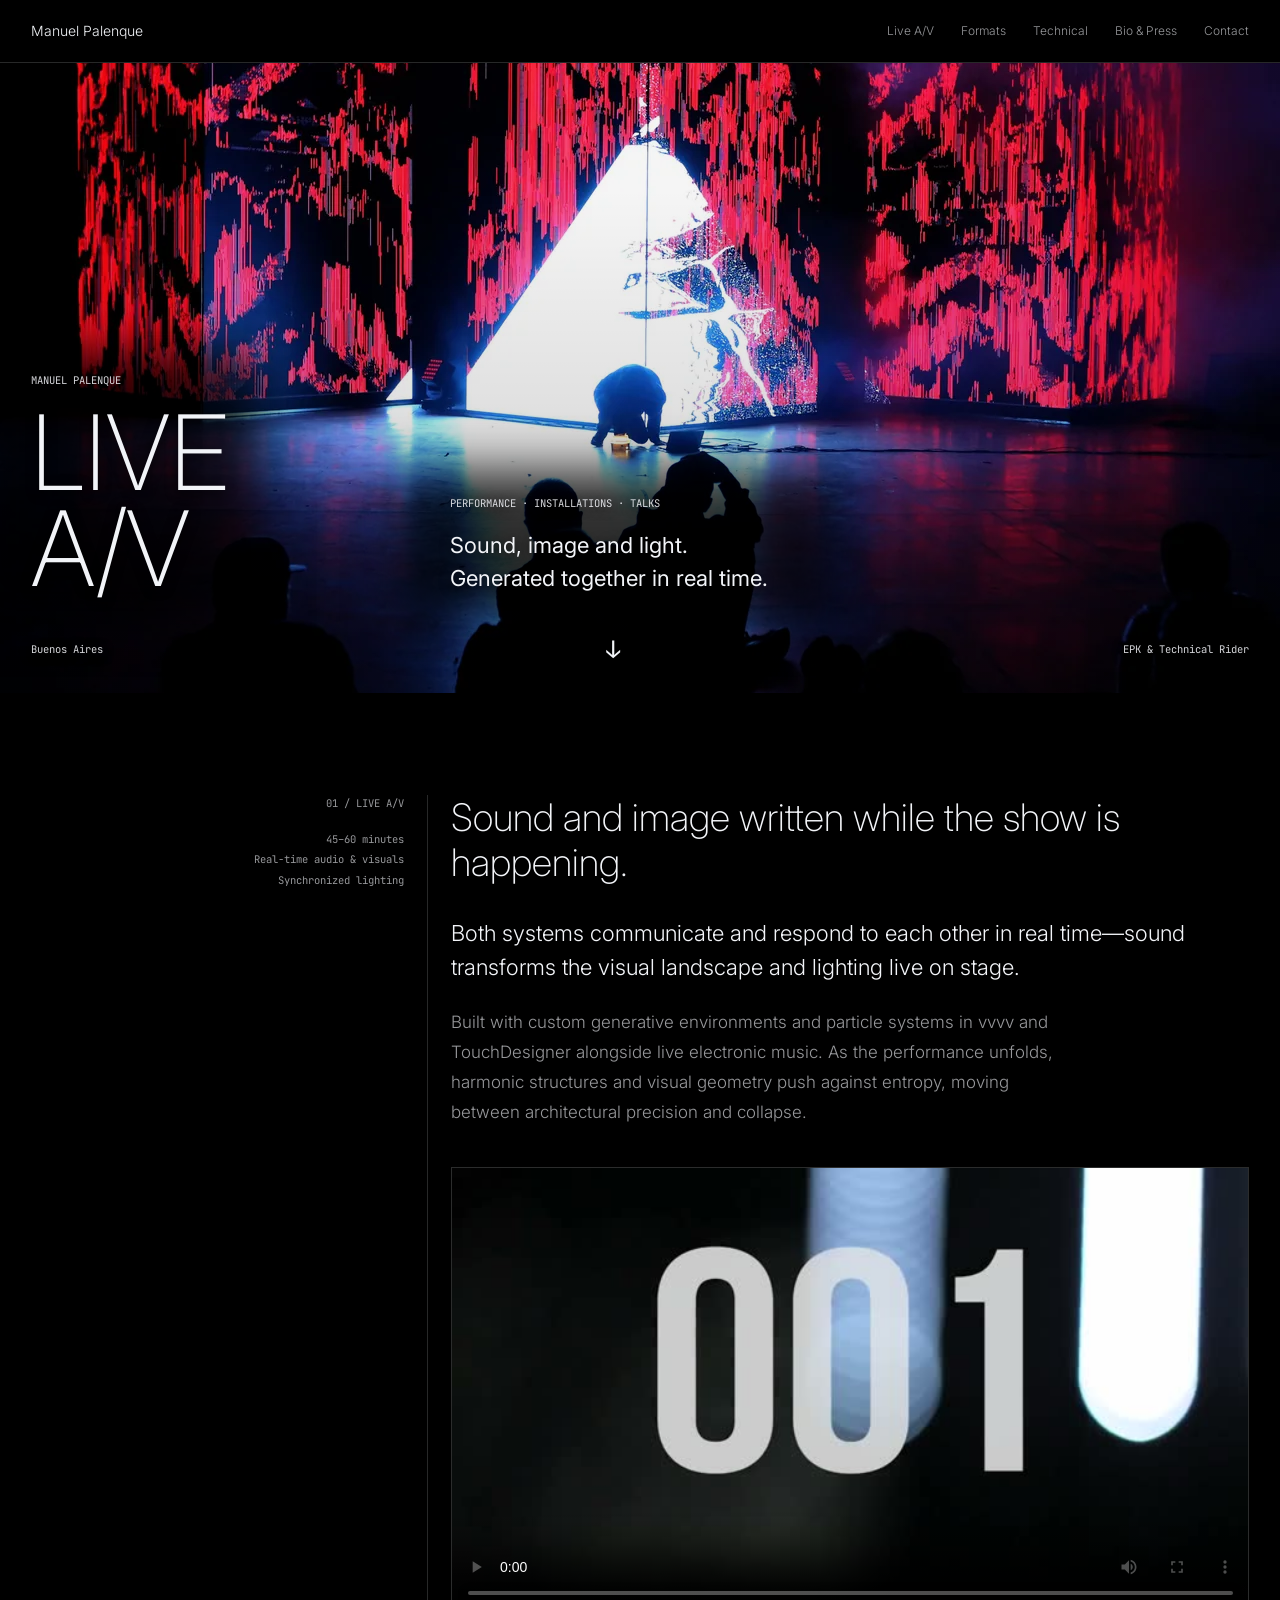
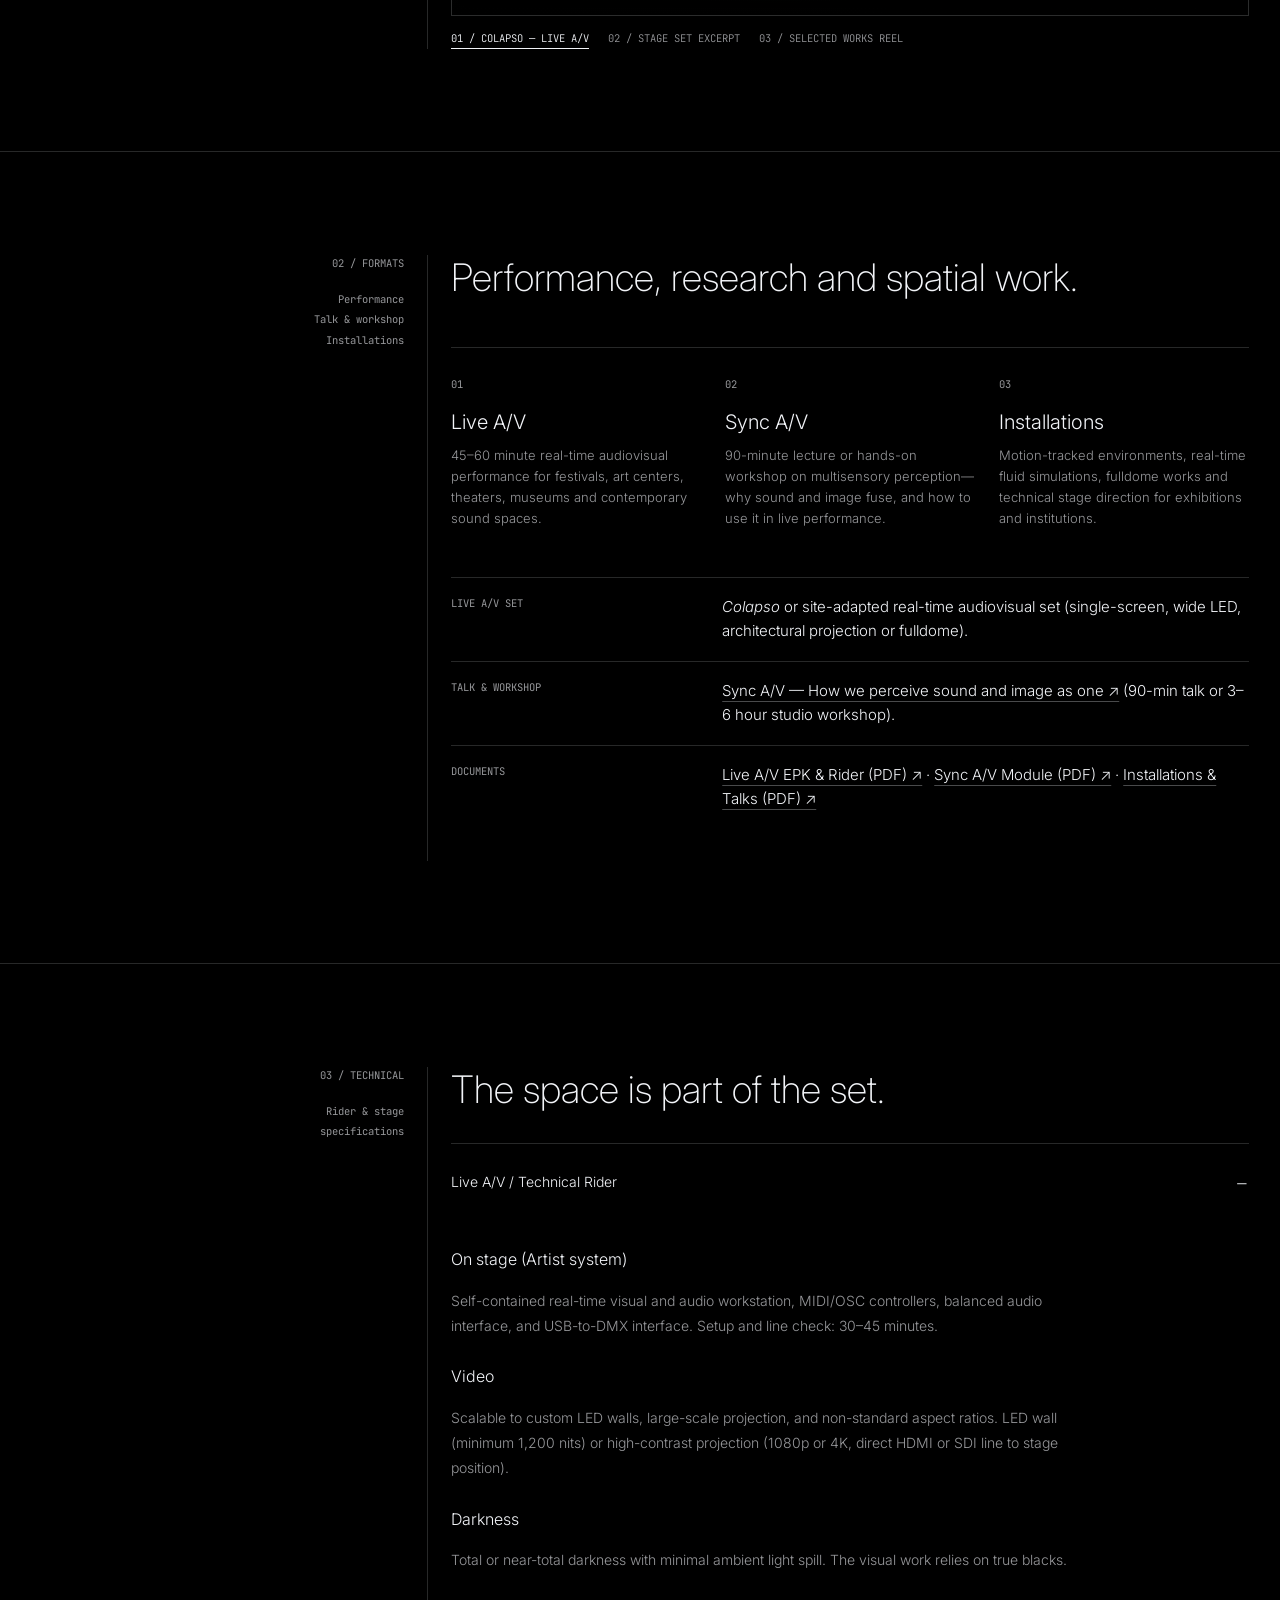
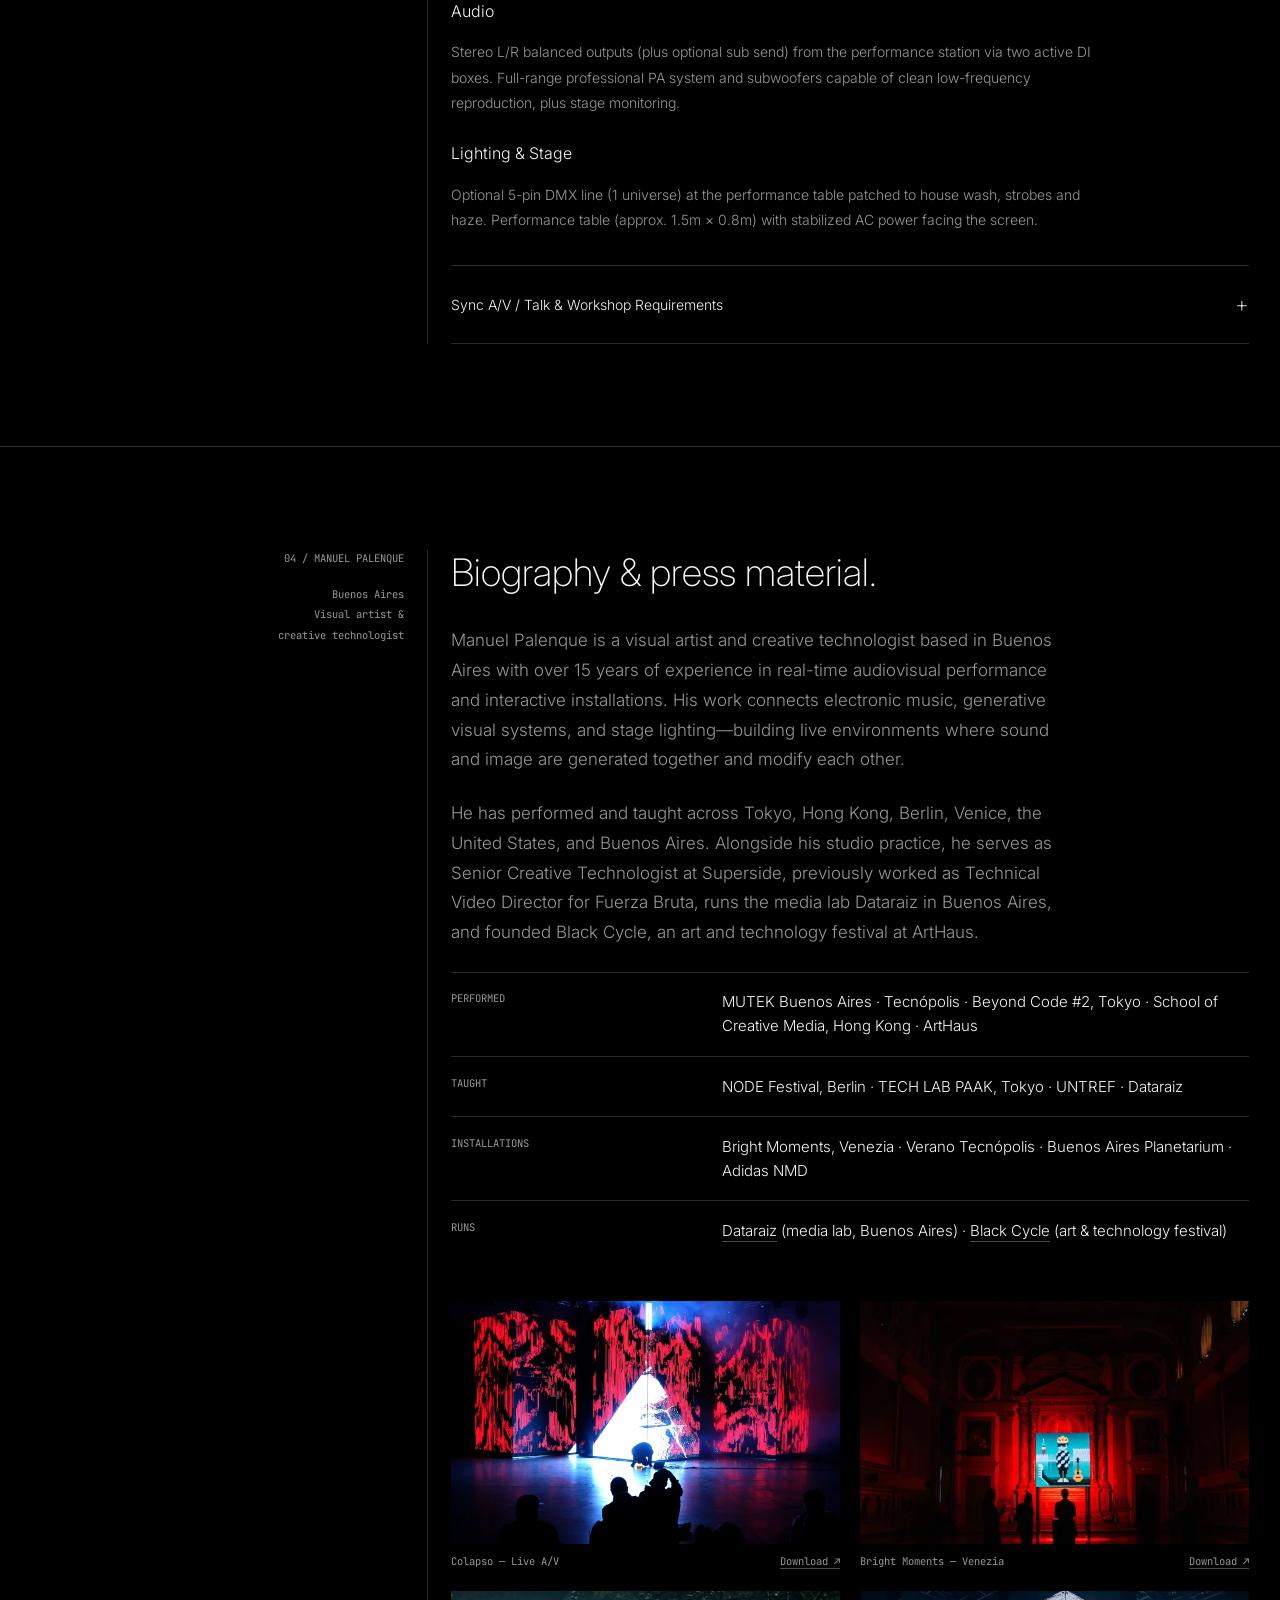
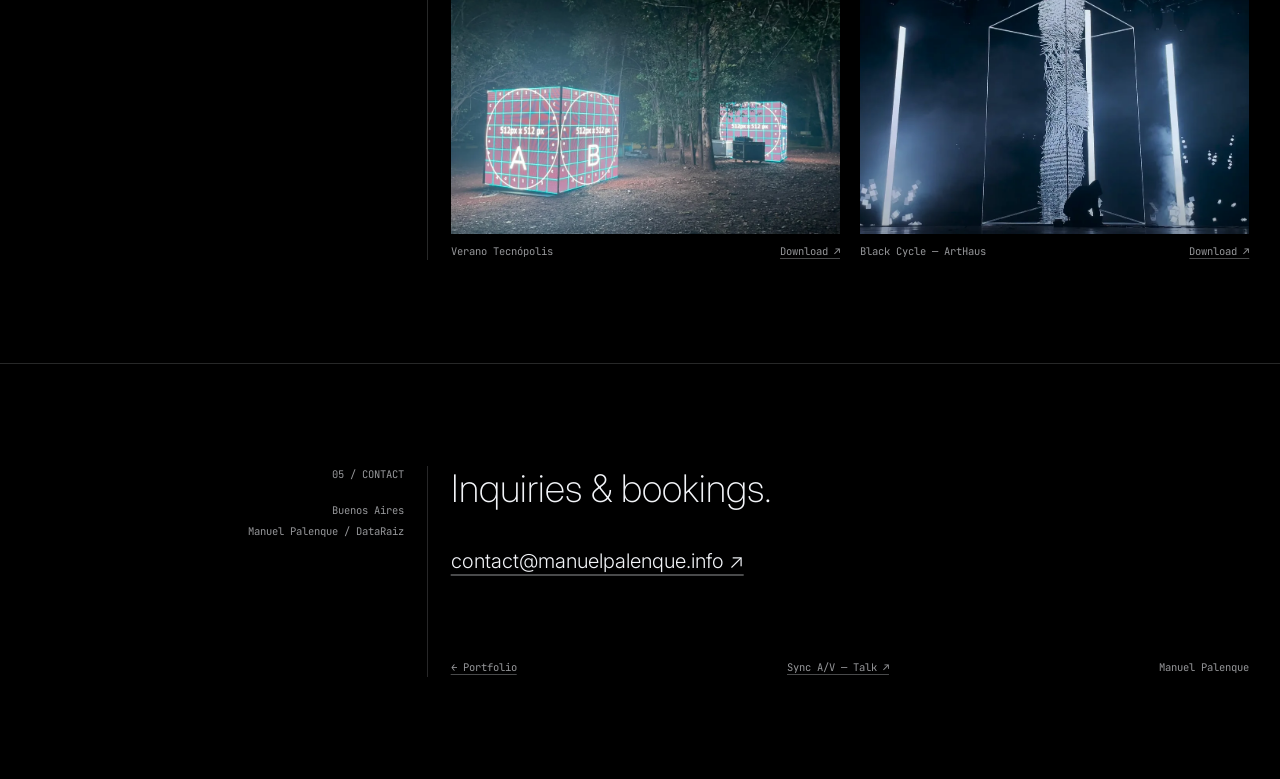
==== commit d9bdcec3: "Restore original minimal design, rename Ciclo Negro to Black Cycle, and update EPK" ====
--- a/booking/index.html
+++ b/booking/index.html
@@ -2,295 +2,23 @@
 <html lang="en">
   <head>
     <meta charset="UTF-8" />
-    <meta name="viewport" content="width=device-width, initial-scale=1.0, viewport-fit=cover" />
-    <title>Manuel Palenque — Live A/V, Visiting Artist &amp; Speaking EPK (2026/2027 US Touring)</title>
-    <meta
-      name="description"
-      content="Official US Touring EPK & Technical Rider for Manuel Palenque — Senior Creative Technologist at Superside, former Technical Video Director for Fuerza Bruta, Founder of DataRaíz. In NYC Nov 20–23, 2026."
-    />
-    <meta property="og:type" content="website" />
-    <meta property="og:title" content="Manuel Palenque — Live A/V &amp; US Touring EPK (2026/2027)" />
-    <meta property="og:description" content="Real-Time Audiovisual Systems, Syncro A/V Visiting Artist Module &amp; Interactive Installations. In NYC Nov 20–23, 2026 (US Visa Active)." />
-    <meta property="og:url" content="https://mpalenque.github.io/epk/" />
-    <meta property="og:image" content="https://mpalenque.github.io/assets/portfolio/colapso.webp" />
-    <meta name="twitter:card" content="summary_large_image" />
+    <meta name="viewport" content="width=device-width, initial-scale=1, viewport-fit=cover" />
+    <meta name="description" content="Manuel Palenque — Live A/V performance, interactive installations, and Sync A/V talk & workshop. Press kit and technical rider." />
+    <title>Manuel Palenque — Live A/V &amp; EPK</title>
     <link rel="preconnect" href="https://fonts.googleapis.com" />
     <link rel="preconnect" href="https://fonts.gstatic.com" crossorigin />
-    <link
-      href="https://fonts.googleapis.com/css2?family=Inter:wght@200;300;400;500&family=JetBrains+Mono:wght@400;500&display=swap"
-      rel="stylesheet"
-    />
-    <link rel="preload" href="../assets/curso/colapso-poster.jpg" as="image" />
+    <link href="https://fonts.googleapis.com/css2?family=Inter:wght@200;300;400&family=JetBrains+Mono:wght@400&display=swap" rel="stylesheet" />
+    <link rel="stylesheet" href="../curso/curso.css" />
     <style>
-      :root {
-        color-scheme: dark;
-        --bg: #000;
-        --panel: rgba(242, 244, 248, 0.025);
-        --panel-hi: rgba(242, 244, 248, 0.055);
-        --ink: #f2f4f8;
-        --ink-88: rgba(242, 244, 248, 0.88);
-        --ink-72: rgba(242, 244, 248, 0.72);
-        --ink-62: rgba(242, 244, 248, 0.62);
-        --ink-52: rgba(242, 244, 248, 0.52);
-        --rule: rgba(242, 244, 248, 0.1);
-        --rule-hi: rgba(242, 244, 248, 0.28);
-        --seam: rgba(242, 244, 248, 0.085);
-        --gutter: clamp(1.25rem, 2.4vw, 2.75rem);
-        --seam-pad: clamp(1.1rem, 1.8vw, 2rem);
-        --s1: 0.5rem;
-        --s2: 1rem;
-        --s3: 1.75rem;
-        --s4: 3rem;
-        --s5: 4.5rem;
-        --s6: clamp(4.5rem, 7.5vw, 7rem);
-        --ease: cubic-bezier(0.22, 1, 0.36, 1);
-      }
-      * { box-sizing: border-box; }
-      html, body {
-        margin: 0;
-        min-height: 100%;
-        width: 100%;
-        max-width: 100%;
-        overflow-x: hidden;
-        scroll-behavior: smooth;
-      }
-      @supports (overflow: clip) {
-        html, body { overflow-x: clip; }
-      }
-      body {
-        background: var(--bg);
-        color: var(--ink);
-        font-family: "Inter", system-ui, -apple-system, sans-serif;
-        font-weight: 300;
-        line-height: 1.6;
-        -webkit-font-smoothing: antialiased;
-      }
-      a {
-        color: inherit;
-        text-decoration: underline;
-        text-underline-offset: 0.28em;
-        text-decoration-thickness: 1px;
-        text-decoration-color: rgba(242, 244, 248, 0.28);
-        transition: text-decoration-color 150ms ease, color 150ms ease, background 150ms ease, border-color 150ms ease;
-      }
-      a:hover, a:focus-visible { text-decoration-color: var(--ink); }
-
-      /* ---------- Top US Banner & Sticky Nav ---------- */
-      .us-banner {
-        position: relative;
-        z-index: 30;
-        display: flex;
-        flex-wrap: wrap;
-        align-items: center;
-        justify-content: space-between;
-        gap: 0.5rem 1.25rem;
-        padding: 0.65rem var(--gutter);
-        background: rgba(242, 244, 248, 0.055);
-        border-bottom: 1px solid var(--rule-hi);
-        font-family: "JetBrains Mono", ui-monospace, SFMono-Regular, Menlo, monospace;
-        font-size: 11px;
-        letter-spacing: 0.06em;
-        color: var(--ink);
-      }
-      .us-banner p { margin: 0; }
-      .us-banner__cta {
-        font-size: 10.5px;
-        letter-spacing: 0.14em;
-        text-transform: uppercase;
-        white-space: nowrap;
-      }
-      .site-nav {
-        position: sticky;
-        top: 0;
-        z-index: 25;
-        display: grid;
-        grid-template-columns: 33.3333% minmax(0, 1fr);
-        align-items: center;
-        padding: 0.85rem 0;
-        background: rgba(0, 0, 0, 0.88);
-        backdrop-filter: blur(12px);
-        -webkit-backdrop-filter: blur(12px);
-        border-bottom: 1px solid var(--rule);
-      }
-      .site-nav__brand {
-        padding-left: var(--gutter);
-        padding-right: var(--seam-pad);
-        display: flex;
-        align-items: center;
-        gap: 0.75rem;
-        font-family: "JetBrains Mono", ui-monospace, SFMono-Regular, Menlo, monospace;
-        font-size: 11px;
-        letter-spacing: 0.16em;
-        text-transform: uppercase;
-        color: var(--ink);
-        text-decoration: none;
-      }
-      .site-nav__links {
-        padding-left: var(--seam-pad);
-        padding-right: var(--gutter);
-        display: flex;
-        flex-wrap: wrap;
-        align-items: center;
-        gap: 0.45rem 0.65rem;
-      }
-      .btn {
-        display: inline-flex;
-        align-items: center;
-        justify-content: center;
-        gap: 0.45rem;
-        padding: 0.52rem 0.9rem;
-        border: 1px solid var(--rule-hi);
-        background: rgba(242, 244, 248, 0.04);
-        font-family: "JetBrains Mono", ui-monospace, SFMono-Regular, Menlo, monospace;
-        font-size: 10.5px;
-        letter-spacing: 0.14em;
-        text-transform: uppercase;
-        color: var(--ink);
-        text-decoration: none;
-        cursor: pointer;
-        transition: background 180ms ease, color 180ms ease, border-color 180ms ease;
-      }
-      .btn:hover, .btn:focus-visible {
-        background: var(--ink);
-        color: #000;
-        border-color: var(--ink);
-        text-decoration: none;
-      }
-      .btn--primary {
-        background: var(--ink);
-        color: #000;
-        border-color: var(--ink);
-        font-weight: 500;
-      }
-      .btn--primary:hover, .btn--primary:focus-visible {
-        background: rgba(242, 244, 248, 0.84);
-        color: #000;
-      }
-      .nav-anchor {
-        font-family: "JetBrains Mono", ui-monospace, SFMono-Regular, Menlo, monospace;
-        font-size: 10.5px;
-        letter-spacing: 0.13em;
-        text-transform: uppercase;
-        color: var(--ink-62);
-        text-decoration: none;
-        padding: 0.35rem 0.4rem;
-      }
-      .nav-anchor:hover, .nav-anchor:focus-visible {
-        color: var(--ink);
-        text-decoration: none;
-      }
-
-      /* ---------- Grid & Axis ---------- */
-      main {
-        position: relative;
-        width: 100%;
-      }
-      .seams {
-        position: absolute;
-        inset: 0;
-        z-index: 0;
-        pointer-events: none;
-        background: linear-gradient(90deg, transparent calc(33.3333% - 0.5px), var(--seam) calc(33.3333% - 0.5px),
-                                    var(--seam) calc(33.3333% + 0.5px), transparent calc(33.3333% + 0.5px));
-      }
-      .row {
-        position: relative;
-        z-index: 1;
-        display: grid;
-        grid-template-columns: 33.3333% minmax(0, 1fr);
-      }
-      .section {
-        padding-block: var(--s6);
-        border-bottom: 1px solid var(--rule);
-        scroll-margin-top: 3.5rem;
-      }
-      .section--hero {
-        padding-top: clamp(2.5rem, 5vw, 4.5rem);
-        padding-bottom: var(--s5);
-      }
-      .rail {
-        padding-left: var(--gutter);
-        padding-right: var(--seam-pad);
-        text-align: right;
-      }
-      .col {
-        padding-left: var(--seam-pad);
-        padding-right: var(--gutter);
-        min-width: 0;
-      }
-      .rail-label {
-        margin: 0;
-        font-family: "JetBrains Mono", ui-monospace, SFMono-Regular, Menlo, monospace;
-        font-size: 10.5px;
-        font-weight: 400;
-        letter-spacing: 0.22em;
-        line-height: 1.6;
-        text-transform: uppercase;
-        color: var(--ink-52);
-      }
-      .rail-data {
-        margin: var(--s2) 0 0;
-        font-family: "JetBrains Mono", ui-monospace, SFMono-Regular, Menlo, monospace;
-        font-size: 11px;
-        font-weight: 400;
-        letter-spacing: 0.05em;
-        line-height: 1.95;
-        color: var(--ink-62);
-        font-variant-numeric: tabular-nums;
-      }
-      .eyebrow {
-        margin: 0 0 0.75rem;
-        font-family: "JetBrains Mono", ui-monospace, SFMono-Regular, Menlo, monospace;
-        font-size: 11px;
-        letter-spacing: 0.18em;
-        text-transform: uppercase;
-        color: var(--ink-62);
-      }
-      h1 {
-        margin: 0 0 1.1rem;
-        font-size: clamp(2.1rem, 4.2vw, 3.8rem);
-        font-weight: 200;
-        letter-spacing: -0.04em;
-        line-height: 1.02;
-        color: var(--ink);
-      }
-      h2 {
-        margin: 0 0 1.25rem;
-        font-size: clamp(1.55rem, 2.5vw, 2.35rem);
-        font-weight: 200;
-        letter-spacing: -0.03em;
-        line-height: 1.12;
-        color: var(--ink);
-      }
-      .lead {
-        margin: 0 0 1.5rem;
-        max-width: 44em;
-        font-size: clamp(1.05rem, 1.3vw, 1.22rem);
-        font-weight: 300;
-        line-height: 1.62;
-        color: var(--ink-88);
-      }
-      .body {
-        margin: 0 0 1.25rem;
-        max-width: 42em;
-        font-size: 1rem;
-        font-weight: 300;
-        line-height: 1.7;
-        color: var(--ink-72);
-      }
-
-      /* ---------- Section 1: The Show (Hero Video Reel) ---------- */
       .reel-stage {
-        position: relative;
-        margin-top: 1.5rem;
-        border: 1px solid var(--rule-hi);
-        background: #050505;
+        margin-top: 2.5rem;
       }
       .reel-frame {
         position: relative;
         width: 100%;
         aspect-ratio: 16 / 9;
-        background: #000;
+        background: #050505;
+        border: 1px solid var(--rule);
         overflow: hidden;
       }
       .reel-frame video {
@@ -299,778 +27,337 @@
         height: 100%;
         object-fit: cover;
       }
-      .reel-controls {
+      .reel-bar {
         display: flex;
         flex-wrap: wrap;
+        justify-content: space-between;
         align-items: center;
-        justify-content: space-between;
         gap: 0.75rem;
-        padding: 0.75rem 1rem;
-        background: rgba(242, 244, 248, 0.03);
-        border-top: 1px solid var(--rule);
+        padding-top: 0.9rem;
       }
       .reel-tabs {
         display: flex;
         flex-wrap: wrap;
-        gap: 0.4rem;
+        gap: 1.2rem;
       }
       .reel-tab {
         appearance: none;
-        border: 1px solid var(--rule);
-        background: transparent;
-        color: var(--ink-62);
-        padding: 0.42rem 0.7rem;
-        font-family: "JetBrains Mono", ui-monospace, SFMono-Regular, Menlo, monospace;
-        font-size: 10px;
-        letter-spacing: 0.12em;
+        background: none;
+        border: 0;
+        padding: 0;
+        color: var(--muted);
+        font-family: "JetBrains Mono", monospace;
+        font-size: 10.5px;
         text-transform: uppercase;
         cursor: pointer;
-        transition: all 150ms ease;
-      }
-      .reel-tab.is-active,
+        border-bottom: 1px solid transparent;
+        padding-bottom: 0.2rem;
+      }
       .reel-tab:hover {
-        border-color: var(--ink);
         color: var(--ink);
-        background: rgba(242, 244, 248, 0.08);
-      }
-      .reel-actions {
-        display: flex;
-        flex-wrap: wrap;
-        gap: 0.45rem;
-      }
-      .credentials-strip {
-        display: grid;
-        grid-template-columns: repeat(4, minmax(0, 1fr));
-        gap: 1px;
-        margin-top: 1.5rem;
-        background: var(--rule);
-        border: 1px solid var(--rule);
-      }
-      .cred-item {
-        background: #000;
-        padding: 1rem 1.1rem;
-      }
-      .cred-label {
-        display: block;
-        font-family: "JetBrains Mono", ui-monospace, SFMono-Regular, Menlo, monospace;
-        font-size: 10px;
-        letter-spacing: 0.16em;
-        text-transform: uppercase;
-        color: var(--ink-52);
-        margin-bottom: 0.35rem;
-      }
-      .cred-val {
-        display: block;
-        font-size: 0.92rem;
-        font-weight: 300;
-        line-height: 1.45;
-        color: var(--ink-88);
-      }
-
-      /* ---------- Section 2: The 3 Touring Packages ---------- */
-      .packages-grid {
-        display: grid;
-        grid-template-columns: repeat(3, minmax(0, 1fr));
-        gap: 1.25rem;
-        margin-top: 2rem;
-      }
-      .pkg-card {
-        display: flex;
-        flex-direction: column;
-        justify-content: space-between;
-        border: 1px solid var(--rule-hi);
-        background: var(--panel);
-        padding: 1.65rem 1.5rem;
-        transition: border-color 220ms ease, background 220ms ease;
-      }
-      .pkg-card:hover {
-        border-color: var(--ink);
-        background: var(--panel-hi);
-      }
-      .pkg-num {
-        font-family: "JetBrains Mono", ui-monospace, SFMono-Regular, Menlo, monospace;
-        font-size: 10.5px;
-        letter-spacing: 0.18em;
-        text-transform: uppercase;
-        color: var(--ink-52);
-        margin-bottom: 0.6rem;
-      }
-      .pkg-title {
-        margin: 0 0 0.45rem;
-        font-size: 1.35rem;
-        font-weight: 300;
-        letter-spacing: -0.02em;
-        line-height: 1.2;
+      }
+      .reel-tab.is-active {
         color: var(--ink);
-      }
-      .pkg-tag {
-        display: inline-block;
-        margin-bottom: 1.1rem;
-        padding: 0.25rem 0.55rem;
-        border: 1px solid var(--rule);
-        font-family: "JetBrains Mono", ui-monospace, SFMono-Regular, Menlo, monospace;
-        font-size: 10px;
-        letter-spacing: 0.12em;
-        text-transform: uppercase;
-        color: var(--ink-72);
-      }
-      .pkg-desc {
-        margin: 0 0 1.1rem;
-        font-size: 0.94rem;
-        line-height: 1.62;
-        color: var(--ink-72);
-      }
-      .pkg-specs {
-        margin: 0 0 1.5rem;
-        padding: 0;
-        list-style: none;
-        border-top: 1px solid var(--rule);
-      }
-      .pkg-specs li {
-        padding: 0.55rem 0;
-        border-bottom: 1px solid var(--rule);
-        font-size: 0.86rem;
-        line-height: 1.5;
-        color: var(--ink-88);
-      }
-      .pkg-specs strong {
-        font-family: "JetBrains Mono", ui-monospace, SFMono-Regular, Menlo, monospace;
-        font-size: 10px;
-        letter-spacing: 0.1em;
-        text-transform: uppercase;
-        color: var(--ink-52);
-        display: block;
-        margin-bottom: 0.15rem;
-        font-weight: 400;
-      }
-      .pkg-footer {
-        display: flex;
-        flex-direction: column;
-        gap: 0.5rem;
-      }
-
-      /* ---------- Section 3: Quick Tech Rider & Logistics ---------- */
-      .visa-callout {
-        padding: 1.35rem 1.5rem;
-        border: 1px solid var(--ink);
-        background: rgba(242, 244, 248, 0.05);
-        margin-bottom: 2rem;
-      }
-      .visa-callout__title {
-        margin: 0 0 0.35rem;
-        font-family: "JetBrains Mono", ui-monospace, SFMono-Regular, Menlo, monospace;
-        font-size: 11px;
-        letter-spacing: 0.16em;
-        text-transform: uppercase;
-        color: var(--ink);
-      }
-      .visa-callout__text {
-        margin: 0;
-        font-size: 1.08rem;
-        font-weight: 300;
-        color: var(--ink);
-      }
-      .rider-grid {
+        border-bottom-color: var(--ink);
+      }
+      .press-grid {
         display: grid;
         grid-template-columns: repeat(2, minmax(0, 1fr));
         gap: 1.25rem;
-      }
-      .rider-box {
-        border: 1px solid var(--rule-hi);
-        background: var(--panel);
-        padding: 1.5rem;
-      }
-      .rider-box h3 {
-        margin: 0 0 1rem;
-        font-family: "JetBrains Mono", ui-monospace, SFMono-Regular, Menlo, monospace;
-        font-size: 11.5px;
-        letter-spacing: 0.16em;
-        text-transform: uppercase;
-        color: var(--ink);
-        padding-bottom: 0.75rem;
-        border-bottom: 1px solid var(--rule);
-      }
-      .rider-list {
-        margin: 0;
-        padding-left: 1.1rem;
-        color: var(--ink-72);
-        font-size: 0.93rem;
-        line-height: 1.68;
-      }
-      .rider-list li { margin-bottom: 0.65rem; }
-      .rider-list strong { color: var(--ink); font-weight: 400; }
-
-      /* ---------- Section 4: Press Photos, Bios & Direct Contact ---------- */
-      .press-photos {
-        display: grid;
-        grid-template-columns: repeat(4, minmax(0, 1fr));
-        gap: 1rem;
-        margin: 1.5rem 0 2.5rem;
-      }
-      .press-card {
-        border: 1px solid var(--rule);
-        background: var(--panel);
+        margin-top: 2.5rem;
+      }
+      .press-card img {
+        width: 100%;
+        aspect-ratio: 16 / 10;
+        object-fit: cover;
+        background: #080808;
+      }
+      .press-card figcaption {
         display: flex;
-        flex-direction: column;
-      }
-      .press-card img {
-        display: block;
-        width: 100%;
-        aspect-ratio: 4 / 3;
-        object-fit: cover;
-        background: #0a0a0a;
-      }
-      .press-card__meta {
-        padding: 0.75rem;
-        display: flex;
-        flex-direction: column;
-        justify-content: space-between;
-        gap: 0.5rem;
-        flex: 1;
-      }
-      .press-card__caption {
-        font-family: "JetBrains Mono", ui-monospace, SFMono-Regular, Menlo, monospace;
-        font-size: 10px;
-        letter-spacing: 0.08em;
-        text-transform: uppercase;
-        color: var(--ink-62);
-      }
-      .bio-grid {
-        display: grid;
-        grid-template-columns: repeat(2, minmax(0, 1fr));
-        gap: 1.25rem;
-        margin-bottom: 2.5rem;
-      }
-      .bio-card {
-        border: 1px solid var(--rule);
-        background: var(--panel);
-        padding: 1.4rem;
-        display: flex;
-        flex-direction: column;
-        justify-content: space-between;
-      }
-      .bio-card__header {
-        display: flex;
-        align-items: center;
         justify-content: space-between;
         gap: 0.75rem;
-        margin-bottom: 0.85rem;
-        padding-bottom: 0.65rem;
-        border-bottom: 1px solid var(--rule);
-      }
-      .bio-card__title {
-        font-family: "JetBrains Mono", ui-monospace, SFMono-Regular, Menlo, monospace;
-        font-size: 11px;
-        letter-spacing: 0.14em;
-        text-transform: uppercase;
-        color: var(--ink);
-        margin: 0;
-      }
-      .bio-card__text {
-        font-size: 0.9rem;
-        line-height: 1.65;
-        color: var(--ink-72);
-        margin: 0 0 1rem;
-      }
-      .contact-cta-box {
-        border: 1px solid var(--rule-hi);
-        background: var(--panel-hi);
-        padding: 2rem;
-        display: flex;
-        flex-wrap: wrap;
-        align-items: center;
-        justify-content: space-between;
-        gap: 1.5rem;
-      }
-      .contact-email-big {
-        display: inline-block;
-        font-size: clamp(1.2rem, 2.4vw, 2.1rem);
-        font-weight: 300;
-        letter-spacing: -0.02em;
-        color: var(--ink);
-        margin-top: 0.35rem;
-        word-break: break-all;
-      }
-      .pkg-card, .rider-box, .bio-card, .cred-item, .press-card, .site-nav__links, .site-nav__brand, .rail {
-        min-width: 0;
-      }
-
-      /* ---------- Responsive ---------- */
-      @media (max-width: 1120px) {
-        .packages-grid { grid-template-columns: minmax(0, 1fr); }
-        .credentials-strip { grid-template-columns: repeat(2, minmax(0, 1fr)); }
-        .press-photos { grid-template-columns: repeat(2, minmax(0, 1fr)); }
-      }
-      @media (max-width: 900px) {
-        .seams { display: none; }
-        .site-nav { grid-template-columns: minmax(0, 1fr); gap: 0.5rem; }
-        .site-nav__brand { padding-right: var(--gutter); }
-        .site-nav__links { padding-left: var(--gutter); }
-        .row { grid-template-columns: minmax(0, 1fr); }
-        .rail {
-          text-align: left;
-          padding-right: var(--gutter);
-          margin-bottom: 1.25rem;
+        margin-top: 0.55rem;
+      }
+      @media (max-width: 640px) {
+        .press-grid {
+          grid-template-columns: 1fr;
         }
-        .col { padding-left: var(--gutter); }
-        .rider-grid, .bio-grid { grid-template-columns: minmax(0, 1fr); }
-      }
-      @media (max-width: 640px) {
-        :root { --gutter: 1.25rem; }
-        h1 { font-size: clamp(1.75rem, 7.2vw, 2.4rem); overflow-wrap: break-word; }
-        h2 { font-size: clamp(1.4rem, 6vw, 1.9rem); }
-        .credentials-strip { grid-template-columns: minmax(0, 1fr); }
-        .press-photos { grid-template-columns: minmax(0, 1fr); }
-        .us-banner { font-size: 10px; }
-        .contact-cta-box { padding: 1.25rem; }
-      }
-      @media (prefers-reduced-motion: reduce) {
-        html { scroll-behavior: auto; }
       }
     </style>
   </head>
   <body>
-    <div class="us-banner" role="region" aria-label="Upcoming US Dates">
-      <p>
-        📍 Upcoming US Dates: New York City (Nov 20–23, 2026) — Available for 15-min In-Person Drop-Ins, 2027 Bookings, Visiting Lectures &amp; Commissions (US Visa Active)
-      </p>
-      <a class="us-banner__cta" href="mailto:contact@manuelpalenque.info?subject=NYC%20Nov%2020-23%20Meeting%20%2F%2F%202027%20Booking%20Inquiry">Schedule NYC Coffee / Intro →</a>
-    </div>
-
-    <nav class="site-nav" aria-label="EPK Navigation">
-      <a class="site-nav__brand" href="../">← Manuel Palenque · Portfolio</a>
-      <div class="site-nav__links">
-        <a class="nav-anchor" href="#show">01 The Show</a>
-        <a class="nav-anchor" href="#packages">02 Touring Packages</a>
-        <a class="nav-anchor" href="#rider">03 Fly-In Tech Rider</a>
-        <a class="nav-anchor" href="#press">04 Press &amp; Bios</a>
-        <a class="btn" href="../syncro-av/#institutions">Syncro A/V Module ↗</a>
-        <a class="btn btn--primary" href="#contact">Book 2027 / Meet in NYC</a>
+    <nav class="nav" aria-label="Primary navigation">
+      <a class="signature" href="../">Manuel Palenque</a>
+      <div class="nav-links">
+        <a href="#live">Live A/V</a>
+        <a href="#formats">Formats</a>
+        <a href="#technical">Technical</a>
+        <a href="#press">Bio &amp; Press</a>
+        <a href="#contact">Contact</a>
       </div>
     </nav>
 
+    <header class="hero">
+      <img
+        class="hero-image"
+        src="../assets/portfolio/colapso.webp"
+        alt="Colapso live audiovisual performance"
+        fetchpriority="high"
+        width="1280"
+        height="854"
+      />
+      <div class="hero-title">
+        <p class="label">Manuel Palenque</p>
+        <h1>LIVE<br />A/V</h1>
+      </div>
+      <div class="hero-copy">
+        <p class="label">Performance · Installations · Talks</p>
+        <p>Sound, image and light.<br />Generated together in real time.</p>
+      </div>
+      <div class="hero-bottom">
+        <span>Buenos Aires</span>
+        <a href="#live" aria-label="Scroll to Live A/V">↓</a>
+        <span>EPK &amp; Technical Rider</span>
+      </div>
+    </header>
+
     <main>
-      <div class="seams" aria-hidden="true"></div>
-
-      <!-- SECTION 01: THE SHOW -->
-      <section class="row section section--hero" id="show" aria-labelledby="show-title">
-        <div class="rail">
-          <p class="rail-label">01 / The Show</p>
-          <p class="rail-data">
-            Live A/V &amp; Touring EPK<br />
-            North America 2026–2027<br />
-            US Visa Active<br />
-            NYC · Chicago · Miami
+      <section class="row section" id="live" aria-labelledby="live-title">
+        <div class="rail">
+          <p class="label">01 / Live A/V</p>
+          <p class="rail-data">45–60 minutes<br />Real-time audio &amp; visuals<br />Synchronized lighting</p>
+        </div>
+        <div class="col">
+          <h2 id="live-title">Sound and image written while the show is happening.</h2>
+          <p class="body lead">
+            Both systems communicate and respond to each other in real time—sound transforms the visual landscape and lighting live on stage.
           </p>
-        </div>
-        <div class="col">
-          <p class="eyebrow">Manuel Palenque · Electronic Press Kit &amp; Commercial Dossier</p>
-          <h1 id="show-title">Real-Time Audiovisual Systems, Industrial Club &amp; Laser/DMX Synchronization.</h1>
-          <p class="lead">
-            <strong>Manuel Palenque</strong> is a Senior Creative Technologist (Immersive) at <strong>Superside</strong>, former Technical Video Director for <strong>Fuerza Bruta</strong> (Tokyo / Buenos Aires), and Founder of the Buenos Aires creative tech lab &amp; festival <strong>DataRaíz / Ciclo Negro</strong>.
+          <p class="body">
+            Built with custom generative environments and particle systems in vvvv and TouchDesigner alongside live electronic music. As the performance unfolds, harmonic structures and visual geometry push against entropy, moving between architectural precision and collapse.
           </p>
 
           <div class="reel-stage">
             <div class="reel-frame">
               <video
-                id="epk-reel-video"
-                autoplay
-                muted
-                loop
+                id="epk-video"
+                controls
                 playsinline
-                controls
-                width="1280"
-                height="720"
-                poster="../assets/curso/colapso-poster.jpg"
-                src="../assets/curso/colapso.mp4"
+                 loop
+                preload="metadata"
+                poster="../assets/videos/posters/perfo.jpg"
+                src="../assets/videos/comp/perfo.webm"
               ></video>
             </div>
-            <div class="reel-controls">
-              <div class="reel-tabs" role="tablist" aria-label="Select Performance Video">
+            <div class="reel-bar">
+              <div class="reel-tabs" role="tablist" aria-label="Select video">
                 <button
+                  class="reel-tab is-active"
                   type="button"
-                  class="reel-tab is-active"
-                  data-src="../assets/curso/colapso.mp4"
-                  data-poster="../assets/curso/colapso-poster.jpg"
-                >
-                  01. COLAPSO — Live Stage A/V + DMX
-                </button>
-                <button
-                  type="button"
-                  class="reel-tab"
                   data-src="../assets/videos/comp/perfo.webm"
                   data-poster="../assets/videos/posters/perfo.jpg"
                 >
-                  02. Live A/V Set Excerpt
+                  01 / Colapso — Live A/V
                 </button>
                 <button
+                  class="reel-tab"
                   type="button"
+                  data-src="../curso/assets/curso/colapso.mp4"
+                  data-poster="../assets/curso/colapso-poster.jpg"
+                >
+                  02 / Stage Set Excerpt
+                </button>
+                <button
                   class="reel-tab"
+                  type="button"
                   data-src="../assets/videos/comp/reelold.webm"
                   data-poster="../assets/videos/posters/reelold.jpg"
                 >
-                  03. Works &amp; Installations Reel
+                  03 / Selected Works Reel
                 </button>
               </div>
-              <div class="reel-actions">
-                <button type="button" class="btn" id="toggle-reel-audio">Unmute Audio</button>
-                <a class="btn" href="https://www.youtube.com/watch?v=4LSSu2OF05c" target="_blank" rel="noopener">Watch Full Reel on YouTube ↗</a>
-              </div>
             </div>
           </div>
-
-          <div class="credentials-strip" aria-label="Key Credentials">
-            <div class="cred-item">
-              <span class="cred-label">Current Role</span>
-              <span class="cred-val">Senior Creative Technologist (Immersive) at Superside · Founder at DataRaíz</span>
-            </div>
-            <div class="cred-item">
-              <span class="cred-label">Stage &amp; Institutional Track Record</span>
-              <span class="cred-val">Fuerza Bruta (Tokyo/BA) · Buenos Aires Planetarium · Tecnópolis · Bright Moments Venice</span>
-            </div>
-            <div class="cred-item">
-              <span class="cred-label">Performed &amp; Taught</span>
-              <span class="cred-val">MUTEK · NODE Festival Berlin · Beyond Code #2 Tokyo · School of Creative Media HK</span>
-            </div>
-            <div class="cred-item">
-              <span class="cred-label">US Touring Logistics</span>
-              <span class="cred-val">US Visa Active · Carry-On Fly-In Setup · Frequent Travel to NYC, Chicago &amp; Miami</span>
+        </div>
+      </section>
+
+      <section class="row section" id="formats" aria-labelledby="formats-title">
+        <div class="rail">
+          <p class="label">02 / Formats</p>
+          <p class="rail-data">Performance<br />Talk &amp; workshop<br />Installations</p>
+        </div>
+        <div class="col">
+          <h2 id="formats-title">Performance, research and spatial work.</h2>
+          <div class="topics">
+            <div>
+              <span class="label">01</span>
+              <h3>Live A/V</h3>
+              <p>45–60 minute real-time audiovisual performance for festivals, art centers, theaters, museums and contemporary sound spaces.</p>
+            </div>
+            <div>
+              <span class="label">02</span>
+              <h3>Sync A/V</h3>
+              <p>90-minute lecture or hands-on workshop on multisensory perception—why sound and image fuse, and how to use it in live performance.</p>
+            </div>
+            <div>
+              <span class="label">03</span>
+              <h3>Installations</h3>
+              <p>Motion-tracked environments, real-time fluid simulations, fulldome works and technical stage direction for exhibitions and institutions.</p>
             </div>
           </div>
+
+          <dl class="facts">
+            <div>
+              <dt>Live A/V Set</dt>
+              <dd><em>Colapso</em> or site-adapted real-time audiovisual set (single-screen, wide LED, architectural projection or fulldome).</dd>
+            </div>
+            <div>
+              <dt>Talk &amp; Workshop</dt>
+              <dd><a href="../syncro-av/">Sync A/V — How we perceive sound and image as one ↗</a> (90-min talk or 3–6 hour studio workshop).</dd>
+            </div>
+            <div>
+              <dt>Documents</dt>
+              <dd>
+                <a href="./epk-live-av.pdf" target="_blank" rel="noopener">Live A/V EPK &amp; Rider (PDF) ↗</a> ·
+                <a href="./syncro-av-visiting-artist.pdf" target="_blank" rel="noopener">Sync A/V Module (PDF) ↗</a> ·
+                <a href="./speaking-and-installations.pdf" target="_blank" rel="noopener">Installations &amp; Talks (PDF) ↗</a>
+              </dd>
+            </div>
+          </dl>
         </div>
       </section>
 
-      <!-- SECTION 02: THE 3 TOURING PACKAGES -->
-      <section class="row section" id="packages" aria-labelledby="packages-title">
-        <div class="rail">
-          <p class="rail-label">02 / Touring Packages</p>
-          <p class="rail-data">
-            2027 North American Routing<br />
-            Modular Revenue Streams<br />
-            Festivals · Universities · Venues
+      <section class="row section" id="technical" aria-labelledby="technical-title">
+        <div class="rail">
+          <p class="label">03 / Technical</p>
+          <p class="rail-data">Rider &amp; stage<br />specifications</p>
+        </div>
+        <div class="col">
+          <h2 id="technical-title">The space is part of the set.</h2>
+
+          <details open>
+            <summary>Live A/V / Technical Rider</summary>
+            <div class="detail-content">
+              <h3>On stage (Artist system)</h3>
+              <p>Self-contained real-time visual and audio workstation, MIDI/OSC controllers, balanced audio interface, and USB-to-DMX interface. Setup and line check: 30–45 minutes.</p>
+              <h3>Video</h3>
+              <p>Scalable to custom LED walls, large-scale projection, and non-standard aspect ratios. LED wall (minimum 1,200 nits) or high-contrast projection (1080p or 4K, direct HDMI or SDI line to stage position).</p>
+              <h3>Darkness</h3>
+              <p>Total or near-total darkness with minimal ambient light spill. The visual work relies on true blacks.</p>
+              <h3>Audio</h3>
+              <p>Stereo L/R balanced outputs (plus optional sub send) from the performance station via two active DI boxes. Full-range professional PA system and subwoofers capable of clean low-frequency reproduction, plus stage monitoring.</p>
+              <h3>Lighting &amp; Stage</h3>
+              <p>Optional 5-pin DMX line (1 universe) at the performance table patched to house wash, strobes and haze. Performance table (approx. 1.5m × 0.8m) with stabilized AC power facing the screen.</p>
+            </div>
+          </details>
+
+          <details>
+            <summary>Sync A/V / Talk &amp; Workshop Requirements</summary>
+            <div class="detail-content">
+              <ul>
+                <li>Room with controlled lighting, 1080p/4K projection or LED display, and stereo audio playback (HDMI/XLR) with clean low end.</li>
+                <li>For the 90-minute talk: direct video/audio feed from lectern or desk; headset or handheld microphone for larger auditoriums.</li>
+                <li>For the hands-on workshop: table for the live demonstration set, DMX lighting fixtures when available, and power strips for participants bringing laptops or controllers.</li>
+              </ul>
+            </div>
+          </details>
+        </div>
+      </section>
+
+      <section class="row section" id="press" aria-labelledby="press-title">
+        <div class="rail">
+          <p class="label">04 / Manuel Palenque</p>
+          <p class="rail-data">Buenos Aires<br />Visual artist &amp;<br />creative technologist</p>
+        </div>
+        <div class="col">
+          <h2 id="press-title">Biography &amp; press material.</h2>
+          <p class="body">
+            Manuel Palenque is a visual artist and creative technologist based in Buenos Aires with over 15 years of experience in real-time audiovisual performance and interactive installations. His work connects electronic music, generative visual systems, and stage lighting—building live environments where sound and image are generated together and modify each other.
           </p>
-        </div>
-        <div class="col">
-          <p class="eyebrow">Turnkey Offerings for US Bookers, Curators &amp; Department Chairs</p>
-          <h2 id="packages-title">Three Modular Formats Designed to Travel Together.</h2>
           <p class="body">
-            Available as standalone bookings or combined regional routing (pairing an institutional Visiting Artist Masterclass with an evening Live A/V club or festival performance to offset travel and production costs).
+            He has performed and taught across Tokyo, Hong Kong, Berlin, Venice, the United States, and Buenos Aires. Alongside his studio practice, he serves as Senior Creative Technologist at Superside, previously worked as Technical Video Director for Fuerza Bruta, runs the media lab Dataraiz in Buenos Aires, and founded Black Cycle, an art and technology festival at ArtHaus.
           </p>
 
-          <div class="packages-grid">
-            <!-- CARD 1: LIVE A/V -->
-            <article class="pkg-card">
-              <div>
-                <div class="pkg-num">Package 01 // Club, Festival &amp; Art Center Show</div>
-                <h3 class="pkg-title">Live A/V Performance</h3>
-                <span class="pkg-tag">45–60 Min Real-Time Audiovisual Set</span>
-                <p class="pkg-desc">
-                  High-impact, real-time generative visuals (vvvv particle physics, SDF raymarching, custom WebGPU/GLSL shaders), synchronized DMX/laser lighting, and industrial/experimental electronic sound. Every visual and lighting event is generated live in direct feedback with the audio.
-                </p>
-                <ul class="pkg-specs">
-                  <li>
-                    <strong>Featured Show</strong>
-                    <em>COLAPSO</em> &amp; New 2026/2027 Real-Time A/V Set (pre-visualized in a custom 3D Digital Twin of the venue stage).
-                  </li>
-                  <li>
-                    <strong>Ideal For</strong>
-                    A/V Festivals (MUTEK, CURRENTS), Experimental Sound Rooms (Public Records, Knockdown Center, Elsewhere), and Media Centers (Pioneer Works, Issue Project Room, Roulette, Gray Area).
-                  </li>
-                  <li>
-                    <strong>Touring Footprint</strong>
-                    1–2 performers · 100% carry-on fly-in rig · 45-min line check.
-                  </li>
-                </ul>
-              </div>
-              <div class="pkg-footer">
-                <a class="btn btn--primary" href="mailto:contact@manuelpalenque.info?subject=2027%20Booking%20Inquiry%20%E2%80%94%20Live%20A%2FV%20Performance">Book Live A/V Set →</a>
-                <a class="btn" href="./epk-live-av.pdf" target="_blank" rel="noopener">Download Live A/V EPK &amp; Rider (PDF) ↓</a>
-              </div>
-            </article>
-
-            <!-- CARD 2: SYNCRO A/V -->
-            <article class="pkg-card">
-              <div>
-                <div class="pkg-num">Package 02 // Universities &amp; Media Centers</div>
-                <h3 class="pkg-title">Syncro A/V Visiting Artist Module</h3>
-                <span class="pkg-tag">3-Hr Masterclass + 45-Min Live Set</span>
-                <p class="pkg-desc">
-                  A turnkey academic visiting artist module combining a rigorous lecture/workshop on the neuroscience of multisensory perception (synchresis, temporal binding window) and real-time audio/video/DMX synchronization architecture, culminating in a live performance.
-                </p>
-                <ul class="pkg-specs">
-                  <li>
-                    <strong>Format Options</strong>
-                    90-min Guest Lecture · 3-hr Hands-On Masterclass + 45-min Live A/V Show · 2-Day Intensive Lab (6 hrs) + Showcase.
-                  </li>
-                  <li>
-                    <strong>Ideal For</strong>
-                    NYU ITP/IMA, MIT ACT/Media Lab, UCLA DMA, SAIC Chicago, Parsons DT, CalArts, CultureHub, Gray Area, Harvestworks.
-                  </li>
-                  <li>
-                    <strong>Institutional Fee Guidance</strong>
-                    $1,200 – $2,500 USD (turnkey Masterclass + Live Performance combo, or institutional honorarium + travel coverage).
-                  </li>
-                </ul>
-              </div>
-              <div class="pkg-footer">
-                <a class="btn btn--primary" href="../syncro-av/#institutions">Explore Syllabus &amp; Module ↗</a>
-                <a class="btn" href="./syncro-av-visiting-artist.pdf" target="_blank" rel="noopener">Download Academic Syllabus (PDF) ↓</a>
-              </div>
-            </article>
-
-            <!-- CARD 3: SPEAKING & INSTALLATIONS -->
-            <article class="pkg-card">
-              <div>
-                <div class="pkg-num">Package 03 // Conferences, Museums &amp; Brands</div>
-                <h3 class="pkg-title">Keynote Speaking &amp; Interactive Installations</h3>
-                <span class="pkg-tag">Keynotes · Commissions · Digital Twins</span>
-                <p class="pkg-desc">
-                  Executive keynotes and custom site-specific interactive installations leveraging 15+ years leading large-scale immersive systems for Fuerza Bruta, Superside, Buenos Aires Planetarium, Adidas NMD, and Bright Moments Venice.
-                </p>
-                <ul class="pkg-specs">
-                  <li>
-                    <strong>3 Ready-to-Deliver Keynotes (EN)</strong>
-                    1. <em>Syncro A/V: Tightly Coupled Real-Time Systems</em><br />
-                    2. <em>From Stage to WebGPU: 3D Digital Twins for Live Shows</em><br />
-                    3. <em>Creative Coding &amp; AI Transitions in Interactive Art</em>
-                  </li>
-                  <li>
-                    <strong>Commissions &amp; Grants</strong>
-                    LiDAR/Kinect interactive walls, fulldome 360° systems, architectural LED facades (StandardVision, Times Square Arts), and grants (Code:ART 2027, Bemis).
-                  </li>
-                </ul>
-              </div>
-              <div class="pkg-footer">
-                <a class="btn btn--primary" href="mailto:contact@manuelpalenque.info?subject=Keynote%20%2F%20Commission%20Inquiry%202027">Inquire for Keynotes &amp; Commissions →</a>
-                <a class="btn" href="./speaking-and-installations.pdf" target="_blank" rel="noopener">Download Speaker &amp; Installations Dossier (PDF) ↓</a>
-              </div>
-            </article>
-          </div>
-        </div>
-      </section>
-
-      <!-- SECTION 03: QUICK TECH RIDER & LOGISTICS -->
-      <section class="row section" id="rider" aria-labelledby="rider-title">
-        <div class="rail">
-          <p class="rail-label">03 / Tech Rider &amp; Logistics</p>
-          <p class="rail-data">
-            Carry-On Fly-In Setup<br />
-            Zero Visa Friction<br />
-            45-Min Line Check
-          </p>
-        </div>
-        <div class="col">
-          <p class="eyebrow">Turnkey International Production</p>
-          <h2 id="rider-title">Compact Fly-In Technical Rider.</h2>
-
-          <div class="visa-callout">
-            <p class="visa-callout__title">✓ US Touring &amp; Visa Status</p>
-            <p class="visa-callout__text">
-              “Compact fly-in setup ready for international touring. Frequently traveling to NYC, Chicago, and Miami (US Visa active).”
-            </p>
-          </div>
-
-          <div class="rider-grid">
-            <div class="rider-box">
-              <h3>What Artist Brings (Carry-On Fly-In Rig)</h3>
-              <ul class="rider-list">
-                <li>
-                  <strong>Primary Compute Engine:</strong> Apple MacBook Pro (Apple Silicon M4 Pro / Max) running custom real-time generative visual systems (vvvv / WebGPU / GLSL shaders) and live audio engine.
-                </li>
-                <li>
-                  <strong>Tactile Control:</strong> Compact, carry-on compliant MIDI / OSC hardware controllers for real-time parameter modulation and audiovisual improvisation.
-                </li>
-                <li>
-                  <strong>Audio &amp; Lighting Interface:</strong> Low-latency balanced USB-C Audio Interface + USB-to-DMX / Art-Net interface for direct stage lighting and laser synchronization.
-                </li>
-                <li>
-                  <strong>3D Stage Digital Twin:</strong> Prior to arrival, the venue’s screen geometry and DMX fixture patch are pre-visualized in a custom 3D Digital Twin to guarantee a fast 45-minute on-site line check.
-                </li>
-              </ul>
-            </div>
-
-            <div class="rider-box">
-              <h3>What Venue Provides (Local Backline &amp; Production)</h3>
-              <ul class="rider-list">
-                <li>
-                  <strong>Audio (PA &amp; Monitoring):</strong> Professional full-range concert PA with high-headroom subwoofers (clean, undistorted sub-bass reproduction is critical); 2× active balanced DI boxes (Stereo L/R feed from artist booth) + 1× full-range stage monitor.
-                </li>
-                <li>
-                  <strong>Video (LED Wall or Projection):</strong> High-contrast LED Wall (min. 1,200 nits; custom aspect ratios supported) or Large-Scale Projection (min. 300 nits surface luminance, 10,000:1 contrast) via 1× HDMI or SDI input (1080p60 / 4K60) reaching the performance table.
-                </li>
-                <li>
-                  <strong>Lighting &amp; Darkness:</strong> Total or near-total ambient darkness (the visual language relies on absolute blacks). DMX512 / Art-Net / sACN universe line at booth for house strobes/lasers/pars + theatrical haze machine.
-                </li>
-                <li>
-                  <strong>Stage Station:</strong> 1× sturdy table (min. 120 × 60 cm) facing or onstage with the main screen + 4× grounded 110V US power outlets.
-                </li>
-              </ul>
-            </div>
-          </div>
-        </div>
-      </section>
-
-      <!-- SECTION 04: PRESS PHOTOS, BIOS & DIRECT CONTACT -->
-      <section class="row section" id="press" aria-labelledby="press-title">
-        <div class="rail">
-          <p class="rail-label">04 / Press Kit &amp; Bios</p>
-          <p class="rail-data">
-            Hi-Res Press Stills<br />
-            Copy-Ready Bios (EN)<br />
-            Direct Booking Contact
-          </p>
-        </div>
-        <div class="col">
-          <p class="eyebrow">Media Assets &amp; Curatorial Copy</p>
-          <h2 id="press-title">Downloadable Press Photos &amp; Ready-to-Copy Bios.</h2>
-
-          <div class="press-photos">
+          <dl class="facts">
+            <div>
+              <dt>Performed</dt>
+              <dd>MUTEK Buenos Aires · Tecnópolis · Beyond Code #2, Tokyo · School of Creative Media, Hong Kong · ArtHaus</dd>
+            </div>
+            <div>
+              <dt>Taught</dt>
+              <dd>NODE Festival, Berlin · TECH LAB PAAK, Tokyo · UNTREF · Dataraiz</dd>
+            </div>
+            <div>
+              <dt>Installations</dt>
+              <dd>Bright Moments, Venezia · Verano Tecnópolis · Buenos Aires Planetarium · Adidas NMD</dd>
+            </div>
+            <div>
+              <dt>Runs</dt>
+              <dd><a href="https://dataraiz.io" target="_blank" rel="noopener">Dataraiz</a> (media lab, Buenos Aires) · <a href="https://ciclonegro.dataraiz.io/" target="_blank" rel="noopener">Black Cycle</a> (art &amp; technology festival)</dd>
+            </div>
+          </dl>
+
+          <div class="press-grid">
             <figure class="press-card">
-              <img src="../assets/portfolio/colapso.webp" alt="Manuel Palenque performing Colapso live A/V show on monumental stage" width="1280" height="854" loading="lazy" />
-              <div class="press-card__meta">
-                <span class="press-card__caption">01. COLAPSO — Live Stage View (Photo: Leticia Berterre)</span>
-                <a class="btn" href="../assets/portfolio/colapso.webp" download="Manuel_Palenque_Colapso_Live_Stage.webp">Download Hi-Res ↓</a>
-              </div>
+              <a href="../assets/portfolio/colapso.webp" target="_blank" rel="noopener">
+                <img src="../assets/portfolio/colapso.webp" alt="Colapso live A/V performance" loading="lazy" />
+              </a>
+              <figcaption><span>Colapso — Live A/V</span><a href="../assets/portfolio/colapso.webp" download>Download ↗</a></figcaption>
             </figure>
-
             <figure class="press-card">
-              <img src="../assets/curso/set.webp" alt="Manuel Palenque live A/V technical performance station" width="1134" height="1512" loading="lazy" />
-              <div class="press-card__meta">
-                <span class="press-card__caption">02. Live A/V Performance Rig &amp; Stage Setup</span>
-                <a class="btn" href="../assets/curso/set.webp" download="Manuel_Palenque_Live_AV_Rig.webp">Download Hi-Res ↓</a>
-              </div>
+              <a href="../assets/portfolio/bm-venezia-slide-14-left.webp" target="_blank" rel="noopener">
+                <img src="../assets/portfolio/bm-venezia-slide-14-left.webp" alt="Bright Moments Venezia installation" loading="lazy" />
+              </a>
+              <figcaption><span>Bright Moments — Venezia</span><a href="../assets/portfolio/bm-venezia-slide-14-left.webp" download>Download ↗</a></figcaption>
             </figure>
-
             <figure class="press-card">
-              <img src="../assets/curso/workshop.webp" alt="Syncro A/V Masterclass and stage lab at Ciclo Negro, ArtHaus Buenos Aires" width="1033" height="619" loading="lazy" />
-              <div class="press-card__meta">
-                <span class="press-card__caption">03. Syncro A/V Masterclass — ArtHaus Buenos Aires</span>
-                <a class="btn" href="../assets/curso/workshop.webp" download="Manuel_Palenque_Syncro_AV_Masterclass.webp">Download Hi-Res ↓</a>
-              </div>
+              <a href="../assets/portfolio/verano-tecnopolis.webp" target="_blank" rel="noopener">
+                <img src="../assets/portfolio/verano-tecnopolis.webp" alt="Verano Tecnópolis interactive installation" loading="lazy" />
+              </a>
+              <figcaption><span>Verano Tecnópolis</span><a href="../assets/portfolio/verano-tecnopolis.webp" download>Download ↗</a></figcaption>
             </figure>
-
             <figure class="press-card">
-              <img src="../assets/portfolio/manuel.jpg" alt="Portrait of Manuel Palenque" width="1116" height="1395" loading="lazy" />
-              <div class="press-card__meta">
-                <span class="press-card__caption">04. Manuel Palenque — Artist Portrait (B&amp;W)</span>
-                <a class="btn" href="../assets/portfolio/manuel.jpg" download="Manuel_Palenque_Portrait_BW.jpg">Download Hi-Res ↓</a>
-              </div>
+              <a href="../assets/curso/workshop.webp" target="_blank" rel="noopener">
+                <img src="../assets/curso/workshop.webp" alt="Black Cycle at ArtHaus Buenos Aires" loading="lazy" />
+              </a>
+              <figcaption><span>Black Cycle — ArtHaus</span><a href="../assets/curso/workshop.webp" download>Download ↗</a></figcaption>
             </figure>
           </div>
-
-          <div class="bio-grid">
-            <div class="bio-card">
-              <div>
-                <div class="bio-card__header">
-                  <h3 class="bio-card__title">Short Bio (100 Words — Copy &amp; Paste)</h3>
-                  <button type="button" class="btn" data-copy-target="bio-100">Copy 100w Bio</button>
-                </div>
-                <p class="bio-card__text" id="bio-100">
-                  Manuel Palenque is an Argentine Creative Technologist, Live A/V Artist, and Founder of DataRaíz with over 15 years of experience designing real-time audiovisual systems, interactive installations, and immersive stage technologies. Currently serving as Senior Creative Technologist (Immersive) at Superside and formerly Technical Video Director for Fuerza Bruta (Tokyo/Buenos Aires), his work bridges experimental electronic sound, generative shaders, and synchronized DMX/laser architectures. He has performed and taught across MUTEK, Tecnópolis, NODE Festival (Berlin), Beyond Code (Tokyo), School of Creative Media (Hong Kong), and Bright Moments (Venice), and curates the 12-hour art and technology festival Ciclo Negro in Buenos Aires.
-                </p>
-              </div>
-              <span class="press-card__caption">Approved for festival programs, club flyers &amp; university announcements</span>
-            </div>
-
-            <div class="bio-card">
-              <div>
-                <div class="bio-card__header">
-                  <h3 class="bio-card__title">Extended Institutional Bio (250 Words)</h3>
-                  <button type="button" class="btn" data-copy-target="bio-250">Copy 250w Bio</button>
-                </div>
-                <p class="bio-card__text" id="bio-250">
-                  Manuel Palenque (b. 1986, Buenos Aires; Electronic Arts, UNTREF) is a Senior Creative Technologist, Live Audiovisual Artist, and educator specializing in tightly coupled real-time sound, generative visual systems, and interactive spatial architectures. Over a 15-year international career, he has directed technical video for global theatrical phenomenon Fuerza Bruta in Tokyo and Buenos Aires, engineered FullDome 360° interactive systems for the Buenos Aires Planetarium, created monumental motion-tracked installations for Tecnópolis, Adidas NMD, and Bright Moments in Venice, and currently leads immersive and WebGPU/AI experiences as Senior Creative Technologist at Superside. In Buenos Aires, Palenque founded DataRaíz, an independent media lab for art, science, and technology, and created DataRaíz: Ciclo Negro, a flagship 12-hour festival uniting interactive installations, critical lectures, and live A/V performances at ArtHaus. On stage, his live audiovisual works—such as COLAPSO—pit algorithmic precision against entropy, using custom particle physics, SDF raymarching, and real-time audio analysis to drive large-scale LED walls, projections, and DMX/laser rigs simultaneously. A dedicated educator, he has led workshops and lectures at NODE Festival (Berlin), TECH LAB PAAK (Tokyo), Telenoika (Barcelona), and School of Creative Media (Hong Kong).
-                </p>
-              </div>
-              <span class="press-card__caption">Approved for academic keynotes, museum catalogues &amp; grant dossiers</span>
-            </div>
+        </div>
+      </section>
+
+      <footer class="row section contact" id="contact">
+        <div class="rail">
+          <p class="label">05 / Contact</p>
+          <p class="rail-data">Buenos Aires<br />Manuel Palenque / DataRaiz</p>
+        </div>
+        <div class="col">
+          <h2>Inquiries &amp; bookings.</h2>
+          <a class="contact-link" href="mailto:contact@manuelpalenque.info">contact@manuelpalenque.info ↗</a>
+          <div class="footer-links">
+            <a href="../">← Portfolio</a>
+            <a href="../syncro-av/">Sync A/V — Talk ↗</a>
+            <span>Manuel Palenque</span>
           </div>
-
-          <div class="contact-cta-box" id="contact">
-            <div>
-              <p class="eyebrow" style="margin-bottom: 0.35rem;">Direct Booking, Academic Inquiries &amp; NYC Meetings (Nov 20–23, 2026)</p>
-              <a class="contact-email-big" href="mailto:contact@manuelpalenque.info?subject=NYC%20Nov%2020-23%20%2F%2F%202027%20Booking%20Inquiry">contact@manuelpalenque.info</a>
-              <p class="body" style="margin: 0.6rem 0 0; font-size: 0.92rem;">
-                In New York City (Manhattan &amp; Brooklyn) Friday, Nov 20 – Monday, Nov 23, 2026 · WhatsApp / Tel: <a href="tel:+5491166372965">+54 9 11 6637-2965</a>
-              </p>
-            </div>
-            <div style="display: flex; flex-wrap: wrap; gap: 0.65rem;">
-              <a class="btn btn--primary" href="mailto:contact@manuelpalenque.info?subject=In%20NYC%20Nov%2020-23%20%2F%2F%2015-Min%20Coffee%20or%20Studio%20Drop-In">Request 15-Min NYC Coffee (Nov 20–23) →</a>
-              <a class="btn" href="../Manuel Palenque portfolio.pdf" target="_blank" rel="noopener">Full Portfolio PDF ↗</a>
-              <a class="btn" href="https://drive.google.com/drive/folders/192TdHTU385tIgXai0DBxTlZSCykc6Fdb?usp=sharing" target="_blank" rel="noopener">Google Drive Press Kit ↗</a>
-            </div>
-          </div>
-        </div>
-      </section>
-
-      <footer class="row section" style="padding-block: 2.5rem; border-bottom: 0;">
-        <div class="rail">
-          <p class="rail-label">Manuel Palenque</p>
-        </div>
-        <div class="col" style="display: flex; flex-wrap: wrap; justify-content: space-between; gap: 1rem; font-family: 'JetBrains Mono', monospace; font-size: 11px; color: var(--ink-52);">
-          <span>Buenos Aires · New York · Chicago · Miami (US Visa Active)</span>
-          <span>
-            <a href="../">Portfolio</a> ·
-            <a href="../syncro-av/">Syncro A/V</a> ·
-            <a href="https://dataraiz.io" target="_blank" rel="noopener">DataRaíz</a> ·
-            <a href="https://ciclonegro.dataraiz.io" target="_blank" rel="noopener">Ciclo Negro</a>
-          </span>
         </div>
       </footer>
     </main>
 
     <script>
       (function () {
-        const video = document.getElementById("epk-reel-video");
+        const video = document.getElementById("epk-video");
         const tabs = Array.from(document.querySelectorAll(".reel-tab"));
-        const audioBtn = document.getElementById("toggle-reel-audio");
-
+        if (!video || !tabs.length) return;
         tabs.forEach((tab) => {
           tab.addEventListener("click", () => {
             tabs.forEach((t) => t.classList.remove("is-active"));
             tab.classList.add("is-active");
-            const nextSrc = tab.getAttribute("data-src");
-            const nextPoster = tab.getAttribute("data-poster");
-            if (video && nextSrc) {
-              const wasMuted = video.muted;
-              video.pause();
-              if (nextPoster) video.poster = nextPoster;
-              video.src = nextSrc;
-              video.muted = wasMuted;
+            const src = tab.getAttribute("data-src");
+            const poster = tab.getAttribute("data-poster");
+            if (poster) video.setAttribute("poster", poster);
+            if (src && video.getAttribute("src") !== src) {
+              video.setAttribute("src", src);
               video.load();
-              const p = video.play();
-              if (p && typeof p.catch === "function") p.catch(() => {});
-            }
-          });
-        });
-
-        if (audioBtn && video) {
-          audioBtn.addEventListener("click", () => {
-            video.muted = !video.muted;
-            if (!video.muted && video.paused) {
-              const p = video.play();
-              if (p && typeof p.catch === "function") p.catch(() => {});
-            }
-            audioBtn.textContent = video.muted ? "Unmute Audio" : "Mute Audio";
-          });
-          video.addEventListener("volumechange", () => {
-            audioBtn.textContent = video.muted ? "Unmute Audio" : "Mute Audio";
-          });
-        }
-
-        const copyButtons = Array.from(document.querySelectorAll("[data-copy-target]"));
-        copyButtons.forEach((btn) => {
-          btn.addEventListener("click", () => {
-            const targetId = btn.getAttribute("data-copy-target");
-            const targetEl = targetId ? document.getElementById(targetId) : null;
-            if (!targetEl) return;
-            const text = targetEl.textContent.replace(/\s+/g, " ").trim();
-            if (navigator.clipboard && navigator.clipboard.writeText) {
-              navigator.clipboard.writeText(text).then(() => {
-                const orig = btn.textContent;
-                btn.textContent = "Copied ✓";
-                setTimeout(() => { btn.textContent = orig; }, 1800);
-              });
+              video.play().catch(function () {});
             }
           });
         });
--- a/curso/curso.css
+++ b/curso/curso.css
@@ -0,0 +1,17 @@
+:root{color-scheme:dark;--bg:#000;--ink:#f2f4f8;--muted:rgba(242,244,248,.62);--rule:rgba(242,244,248,.16);--gutter:clamp(1.25rem,2.4vw,2.75rem);--pad:clamp(1.1rem,1.8vw,2rem)}
+*{box-sizing:border-box}html{scroll-behavior:smooth;scroll-padding-top:2rem}body{margin:0;background:var(--bg);color:var(--ink);font-family:"Inter",sans-serif;font-weight:300;-webkit-font-smoothing:antialiased;letter-spacing:0}button,a{-webkit-tap-highlight-color:transparent}a{color:inherit;text-decoration-color:rgba(242,244,248,.3);text-underline-offset:.3em}a:hover{text-decoration-color:var(--ink)}button{font:inherit}a:focus-visible,button:focus-visible,summary:focus-visible{outline:2px solid var(--ink);outline-offset:5px}figure{margin:0}img{display:block;width:100%;height:auto}.nav{padding:1.4rem var(--gutter);display:flex;align-items:center;justify-content:space-between;gap:1rem;border-bottom:1px solid var(--rule)}.signature{font-size:14px;text-decoration:none}.nav-links{display:flex;gap:1.7rem;font-size:12px;color:var(--muted)}.nav-links a{text-decoration:none}.label,figcaption,.hero-bottom,.rail-data,.facts dt,.footer-links{font-family:"JetBrains Mono",monospace;font-weight:400;font-size:10.5px;line-height:1.7;letter-spacing:0}.label{margin:0;color:var(--muted);text-transform:uppercase}.hero{position:relative;height:min(800px,80svh);min-height:520px;isolation:isolate;display:grid;grid-template-columns:33.3333% minmax(0,1fr);align-content:end;padding-bottom:6rem;overflow:hidden}.hero-image{position:absolute;inset:0;z-index:-2;height:100%;object-fit:cover;object-position:center 42%}.hero:after{content:"";position:absolute;inset:0;z-index:-1;background:linear-gradient(180deg,rgba(0,0,0,.12) 20%,rgba(0,0,0,.45) 50%,rgba(0,0,0,.94) 100%)}.hero-title{padding-left:var(--gutter)}h1{margin:1rem 0 0;font-size:104px;font-weight:200;line-height:.92;letter-spacing:0}.hero-copy{align-self:end;padding:0 var(--gutter) .1rem var(--pad)}.hero-copy>p:last-child{font-size:22px;line-height:1.5;margin:1rem 0 0}.hero-bottom{position:absolute;bottom:1.4rem;left:var(--gutter);right:var(--gutter);display:flex;align-items:center;justify-content:space-between;color:var(--muted)}.hero-bottom a{font-size:24px;text-decoration:none;color:var(--ink)}.row{display:grid;grid-template-columns:33.3333% minmax(0,1fr)}.section{padding-block:clamp(4rem,8vw,8rem);border-bottom:1px solid var(--rule);scroll-margin-top:1rem}.rail{padding-left:var(--gutter);padding-right:var(--pad);text-align:right}.rail-data{color:var(--muted);margin:1rem 0 0;line-height:1.95}.col{min-width:0;padding:0 var(--gutter) 0 var(--pad);border-left:1px solid var(--rule)}h2{font-size:38px;font-weight:200;line-height:1.17;margin:0 0 2rem}h3{font-size:20px;font-weight:300;margin:0 0 .8rem}.body{font-size:17px;line-height:1.75;color:var(--muted);max-width:36em;margin:0 0 1.5rem}.lead{font-size:22px;line-height:1.55;color:var(--ink)}.topics{display:grid;grid-template-columns:repeat(3,minmax(0,1fr));gap:1.5rem;margin:3rem 0;border-top:1px solid var(--rule);padding-top:1.5rem}.topics h3{margin:1rem 0 .7rem}.topics p{font-size:13px;color:var(--muted);line-height:1.6;margin:0}.photo{margin-top:3rem}.photo img{aspect-ratio:1033/619;object-fit:cover}figcaption{color:var(--muted);margin-top:.8rem}.facts{margin:0 0 2rem}.facts>div{display:grid;grid-template-columns:32% minmax(0,1fr);gap:1rem;padding:1.1rem 0;border-top:1px solid var(--rule)}.facts dt{color:var(--muted);text-transform:uppercase}.facts dd{margin:0;font-size:15px;line-height:1.6}details{border-top:1px solid var(--rule)}details:last-of-type{border-bottom:1px solid var(--rule)}summary{list-style:none;cursor:pointer;display:flex;align-items:center;justify-content:space-between;gap:1rem;font-size:14px;line-height:1.6;padding:1.3rem 0}summary::-webkit-details-marker{display:none}summary:after{content:"+";font-size:22px;font-weight:200}details[open] summary:after{content:"−"}.detail-content{font-size:14px;line-height:1.8;color:var(--muted);padding:0 1.5rem 1.2rem 0;max-width:48em}.detail-content p:first-child{margin-top:0}.detail-content h3{font-size:16px;color:var(--ink);margin-top:1.5rem}.detail-content ul{padding-left:1.2rem}.detail-content li{margin-bottom:.6rem}.text-links{display:flex;flex-wrap:wrap;gap:1.2rem 1.7rem;font-size:12px;margin-top:2rem}.performance-title{font-size:76px;line-height:1}.performance-media{display:grid;grid-template-columns:2fr 1fr;gap:var(--pad);padding:0 var(--gutter);margin-top:3.5rem;align-items:start}.video-preview{position:relative;display:block;width:100%;padding:0;border:0;background:#080808;color:var(--ink);cursor:pointer;overflow:hidden;aspect-ratio:16/9;text-align:left}.video-preview video{width:100%;height:100%;object-fit:cover;display:block}.play-icon{position:absolute;left:1.4rem;bottom:1.1rem;font-size:17px;transition:opacity .2s}.video-caption{position:absolute;right:1.4rem;bottom:1.2rem;font-family:"JetBrains Mono",monospace;font-size:11px;text-shadow:0 1px 4px #000}.video-preview.is-playing .play-icon{opacity:0}.portrait img{aspect-ratio:3/4;object-fit:cover}.contact{border:0}.contact-link{font-size:20px;overflow-wrap:anywhere;line-height:1.8}.footer-links{display:flex;justify-content:space-between;gap:1rem;flex-wrap:wrap;margin-top:5rem;color:var(--muted)}.video-dialog{width:min(1180px,94vw);max-width:none;max-height:94svh;background:#000;color:var(--ink);border:1px solid var(--rule);padding:0}.video-dialog::backdrop{background:rgba(0,0,0,.92)}.dialog-bar{display:flex;align-items:center;justify-content:space-between;padding:.7rem 1rem}.close-video{border:0;background:transparent;color:var(--ink);width:44px;height:44px;font-size:30px;cursor:pointer}.full-video{display:block;width:100%;max-height:78svh;background:#000}body.modal-open{overflow:hidden}
+.hero-image{object-position:center 85%}
+.hero:after{background:linear-gradient(180deg,rgba(0,0,0,.04) 20%,rgba(0,0,0,.12) 55%,rgba(0,0,0,.38) 100%)}
+.hero-title,.hero-copy,.hero-bottom{text-shadow:0 2px 12px rgba(0,0,0,.8)}
+.hero-title,.hero-copy{position:relative;isolation:isolate;width:fit-content;max-width:100%}
+.hero-title::before,.hero-copy::before{content:"";position:absolute;inset:-24px -32px;z-index:-1;pointer-events:none;background:rgba(0,0,0,.76);filter:blur(24px)}
+.hero-copy>p:last-child{font-weight:400}
+.hero .label,.hero-bottom{color:rgba(242,244,248,.88)}
+@media(min-width:641px){.hero{height:min(800px,70svh)}}
+@media(min-width:1500px){h1{font-size:132px}.hero-copy>p:last-child{font-size:25px}}
+@media(min-width:901px) and (max-width:1200px){h1{font-size:72px}}
+@media(max-width:900px){.hero{grid-template-columns:45% minmax(0,1fr)}h1{font-size:60px}.performance-title{font-size:58px}.hero-copy>p:last-child{font-size:19px}.performance-media{grid-template-columns:3fr 2fr}h2{font-size:32px}.lead{font-size:20px}}
+@media(max-width:640px){.nav{padding-block:1rem;align-items:flex-start}.signature{max-width:95px;line-height:1.4}.nav-links{gap:1rem;font-size:11px}.hero{height:76svh;min-height:530px;grid-template-columns:1fr;padding-bottom:5rem;gap:1.6rem}.hero-image{object-position:48% center}.hero-title{padding-right:var(--gutter)}h1{font-size:80px}.hero-copy{padding-left:var(--gutter)}.hero-copy>p:last-child{font-size:18px;margin-top:.6rem}.hero-bottom{font-size:9px;gap:1rem}.row{grid-template-columns:1fr}.rail{text-align:left;padding:0 var(--gutter);margin-bottom:2rem;display:flex;justify-content:space-between;gap:1rem}.rail-data{margin:0;text-align:right;font-size:9px}.col{padding:0 var(--gutter);border:0}h2{font-size:30px}.body{font-size:16px}.lead{font-size:20px}.topics{gap:1rem;margin-block:2rem}.topics h3{font-size:18px}.topics p{font-size:12px}.facts>div{grid-template-columns:30% minmax(0,1fr);gap:1rem}.facts dd{font-size:14px}.performance-title{font-size:54px}.performance-media{grid-template-columns:1fr;margin-top:2rem;gap:2rem}.portrait{width:70%;margin-left:auto}.footer-links{margin-top:3rem}.contact-link{font-size:17px}}
+@media(max-width:640px){.hero-image{object-position:48% bottom}}
+@media(max-width:360px){h1{font-size:64px}.nav-links{gap:.7rem;font-size:10px}.hero-bottom{font-size:8px}}
+@media(prefers-reduced-motion:reduce){html{scroll-behavior:auto}*{transition:none!important}}
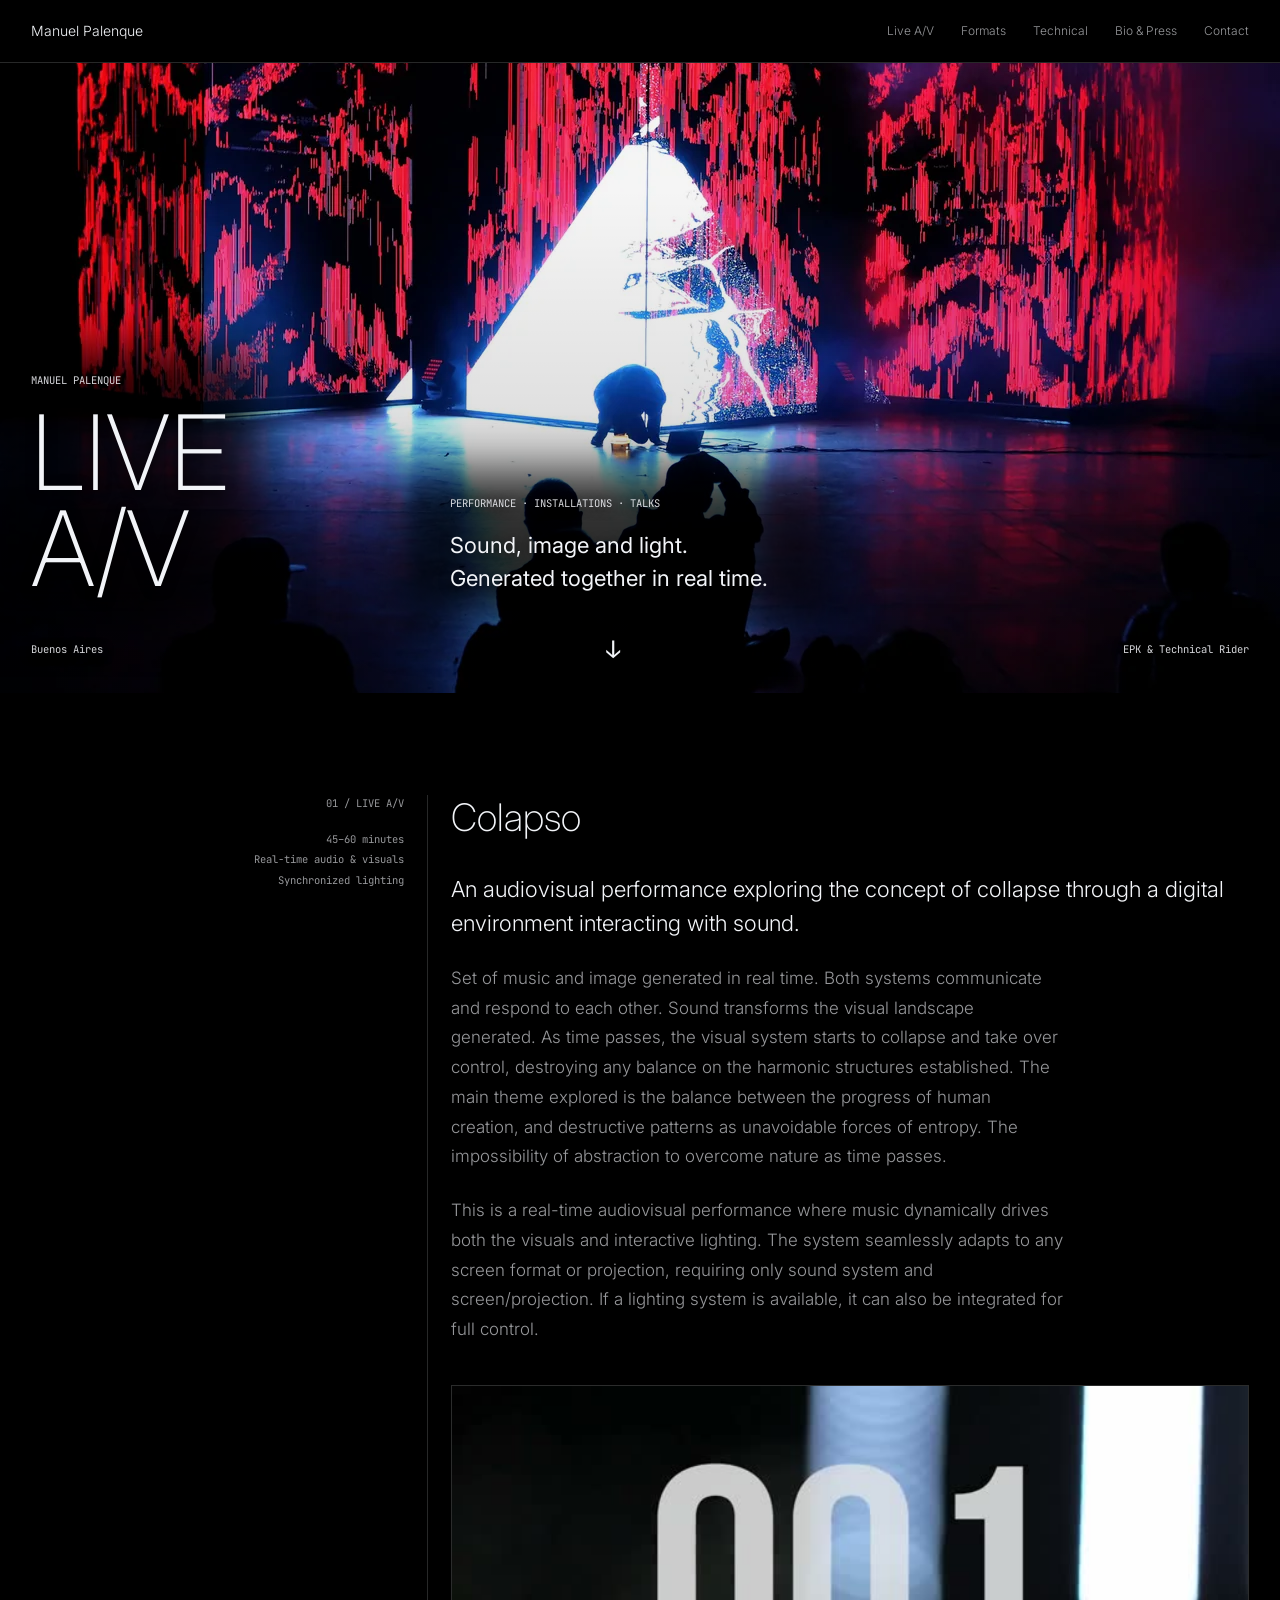
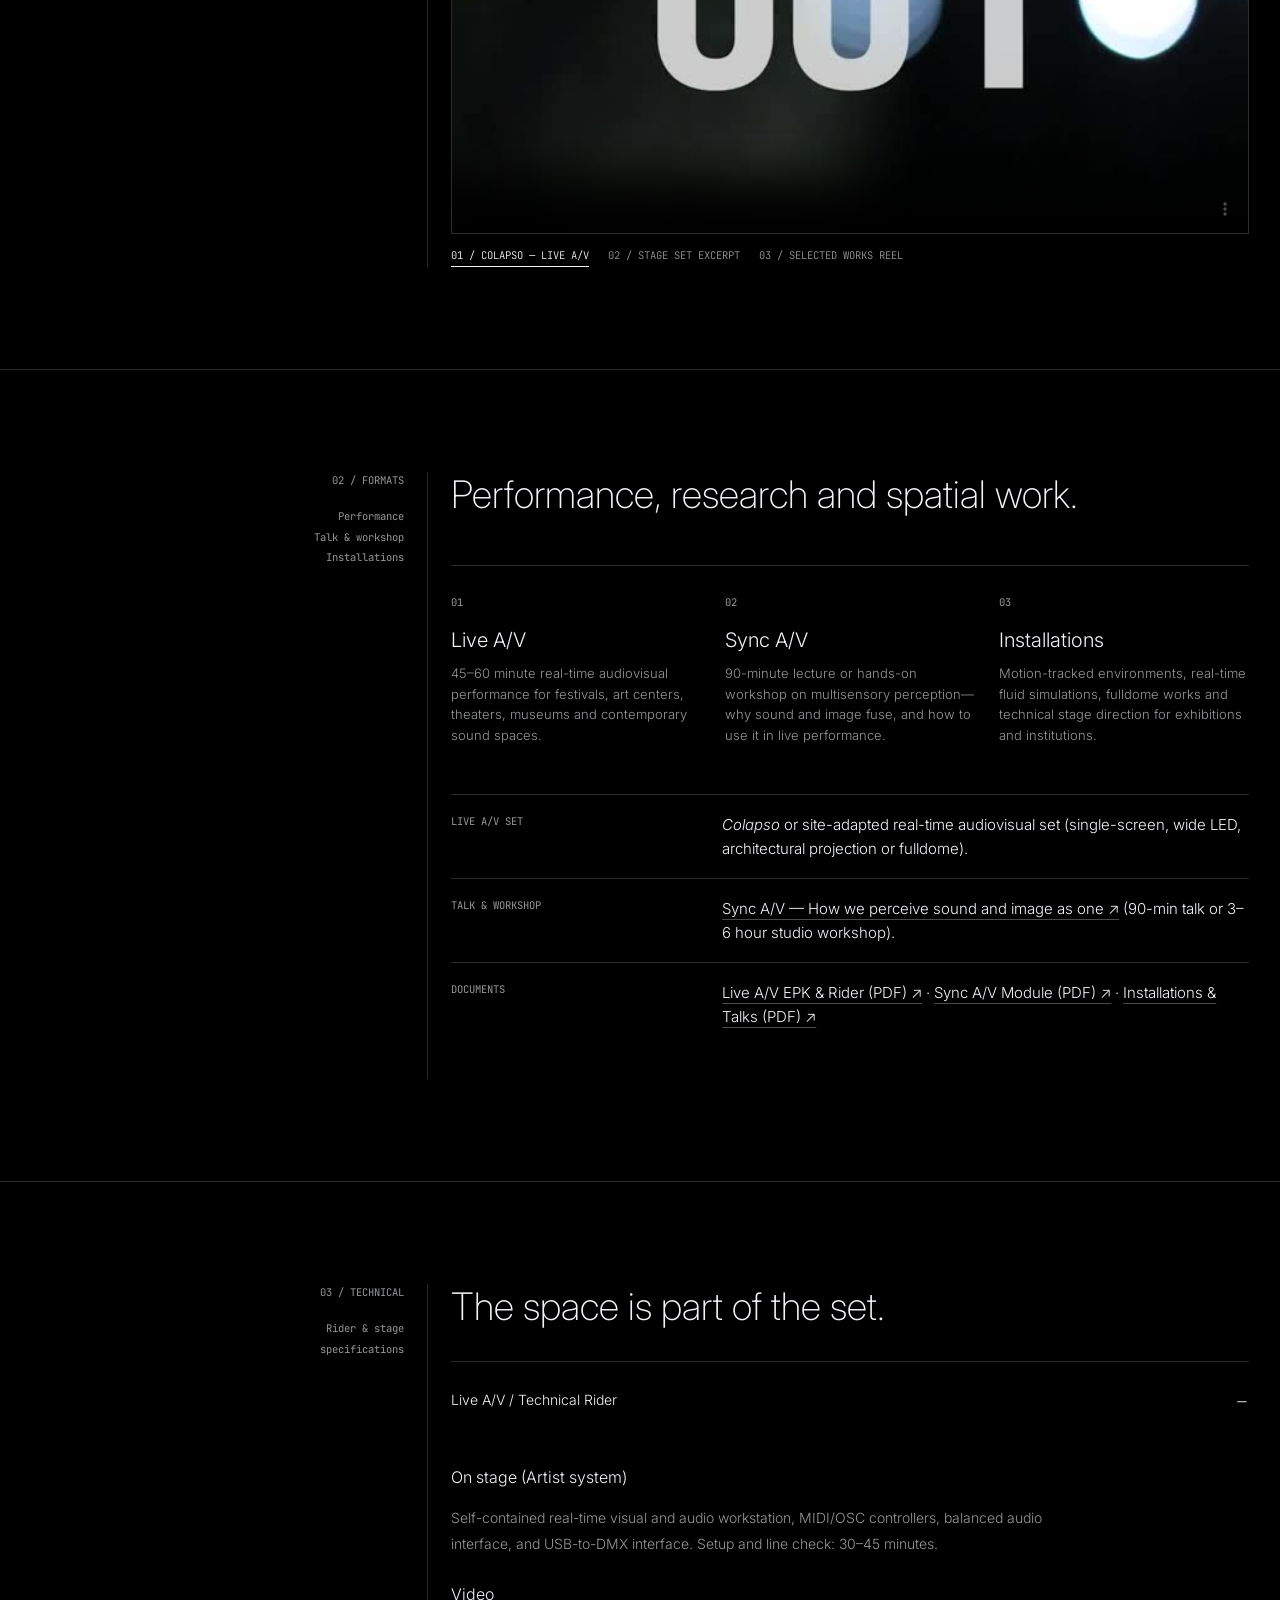
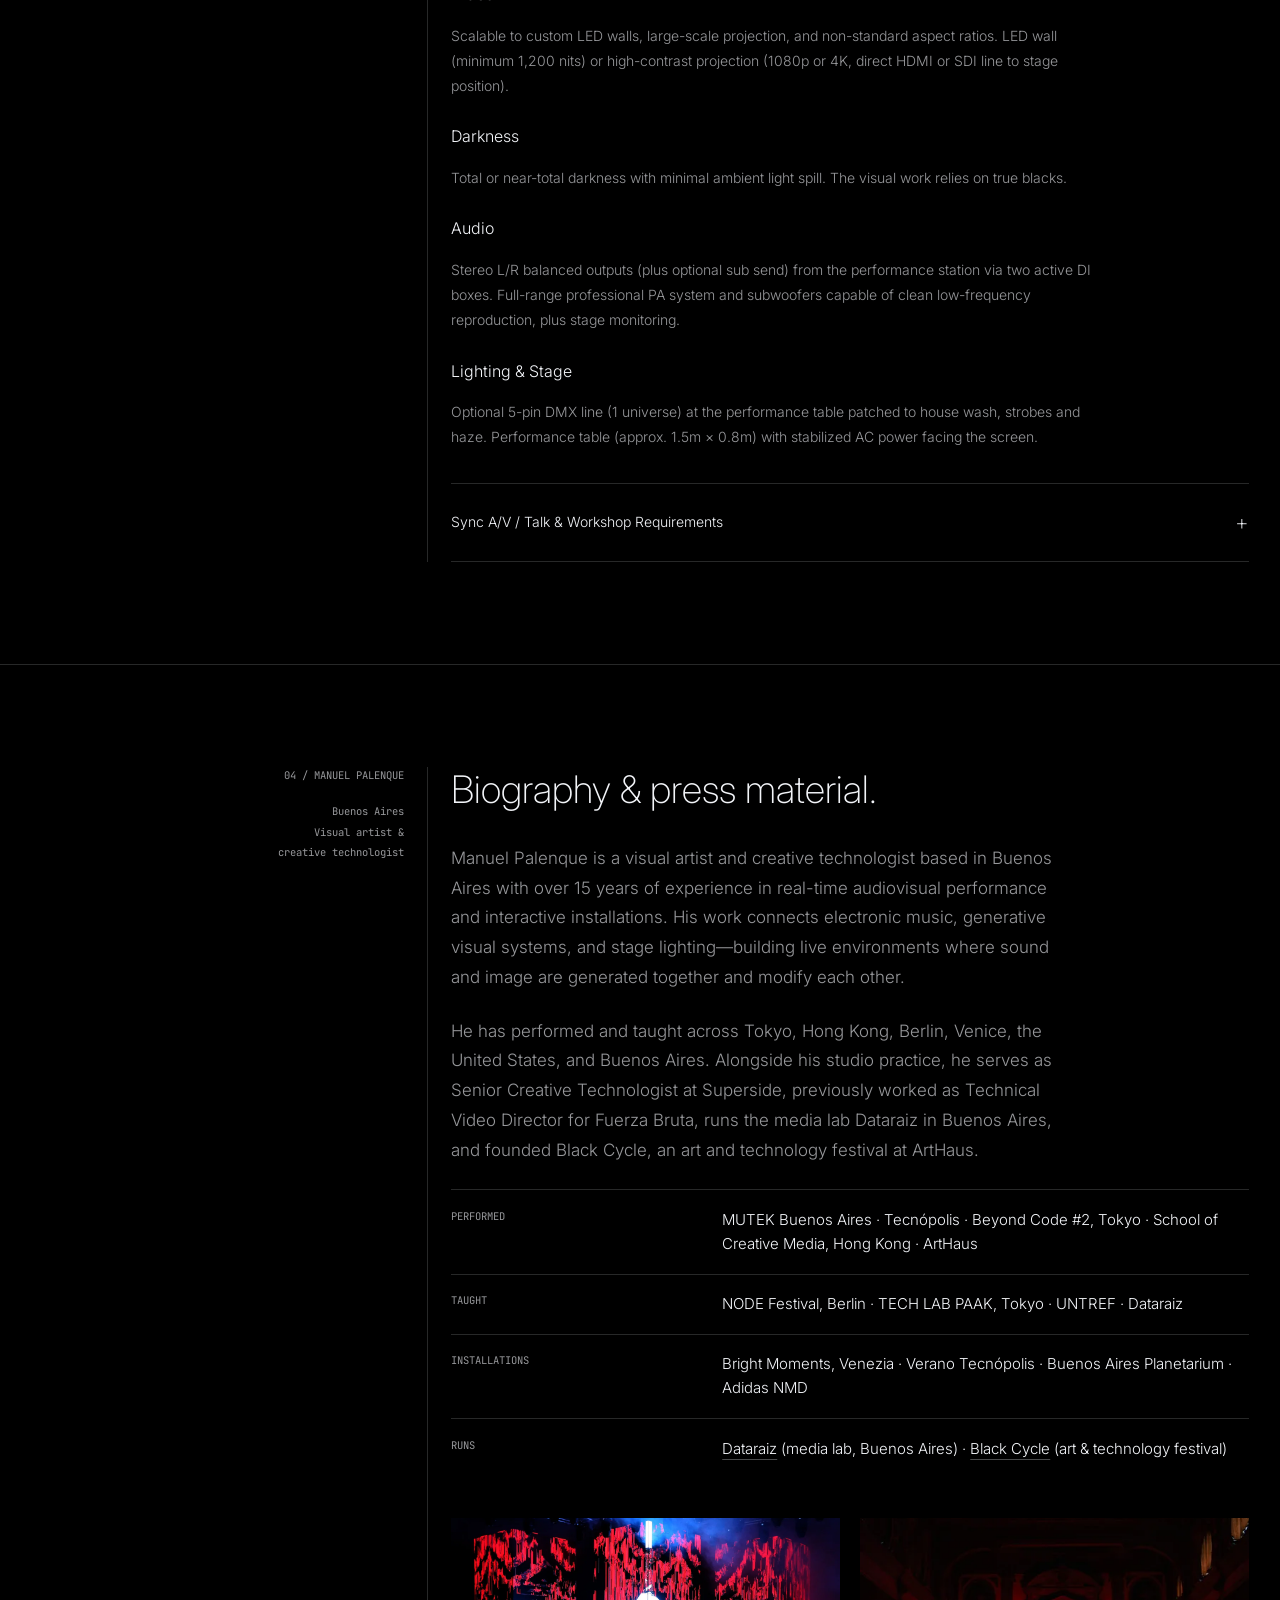
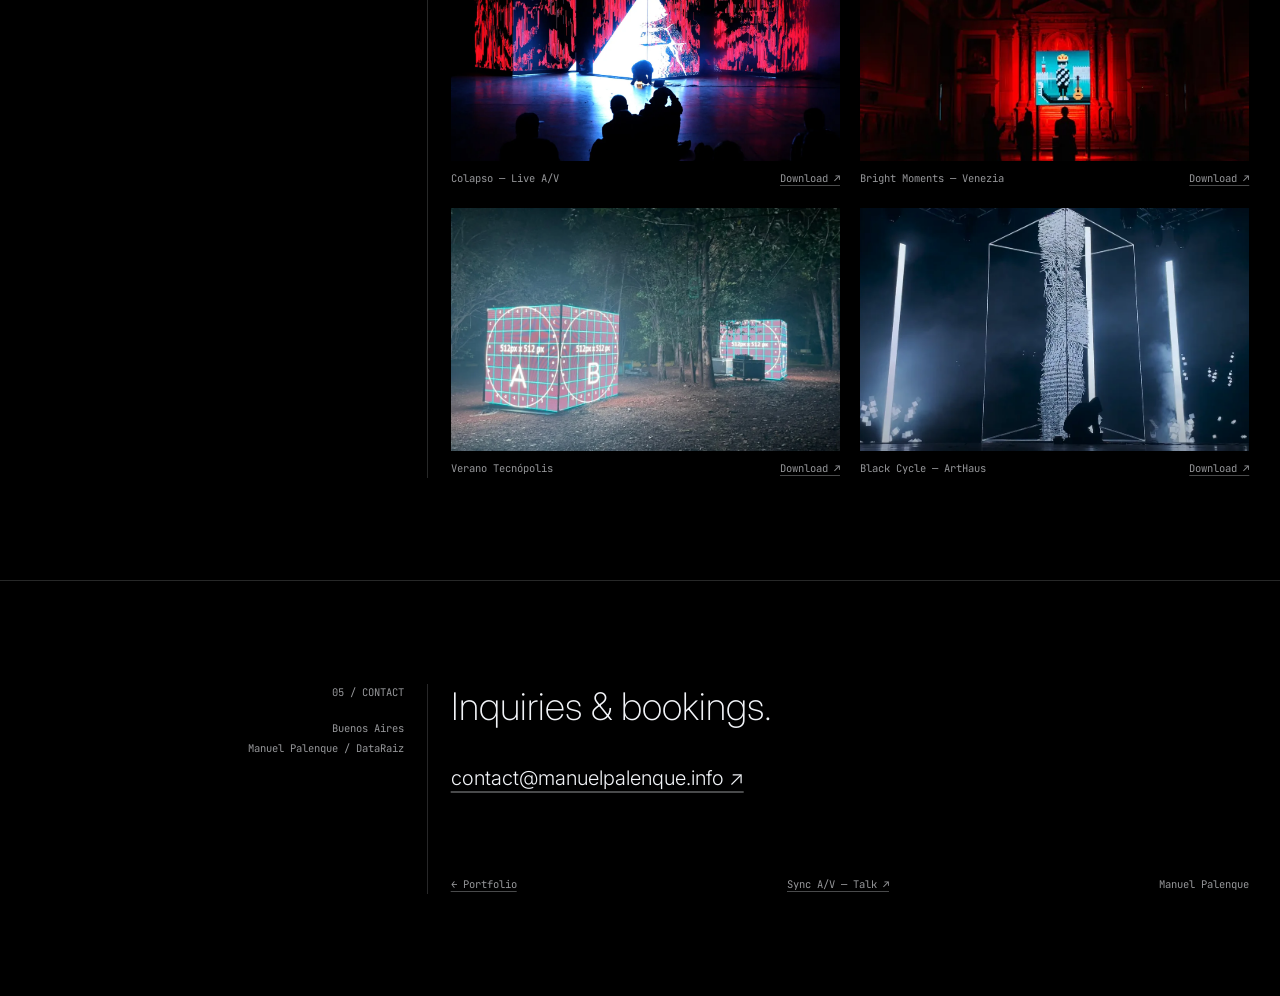
==== commit de7d7aab: "Update EPK live A/V text with exact Colapso statement" ====
--- a/booking/index.html
+++ b/booking/index.html
@@ -128,12 +128,15 @@
           <p class="rail-data">45–60 minutes<br />Real-time audio &amp; visuals<br />Synchronized lighting</p>
         </div>
         <div class="col">
-          <h2 id="live-title">Sound and image written while the show is happening.</h2>
+          <h2 id="live-title">Colapso</h2>
           <p class="body lead">
-            Both systems communicate and respond to each other in real time—sound transforms the visual landscape and lighting live on stage.
+            An audiovisual performance exploring the concept of collapse through a digital environment interacting with sound.
           </p>
           <p class="body">
-            Built with custom generative environments and particle systems in vvvv and TouchDesigner alongside live electronic music. As the performance unfolds, harmonic structures and visual geometry push against entropy, moving between architectural precision and collapse.
+            Set of music and image generated in real time. Both systems communicate and respond to each other. Sound transforms the visual landscape generated. As time passes, the visual system starts to collapse and take over control, destroying any balance on the harmonic structures established. The main theme explored is the balance between the progress of human creation, and destructive patterns as unavoidable forces of entropy. The impossibility of abstraction to overcome nature as time passes.
+          </p>
+          <p class="body">
+            This is a real-time audiovisual performance where music dynamically drives both the visuals and interactive lighting. The system seamlessly adapts to any screen format or projection, requiring only sound system and screen/projection. If a lighting system is available, it can also be integrated for full control.
           </p>
 
           <div class="reel-stage">
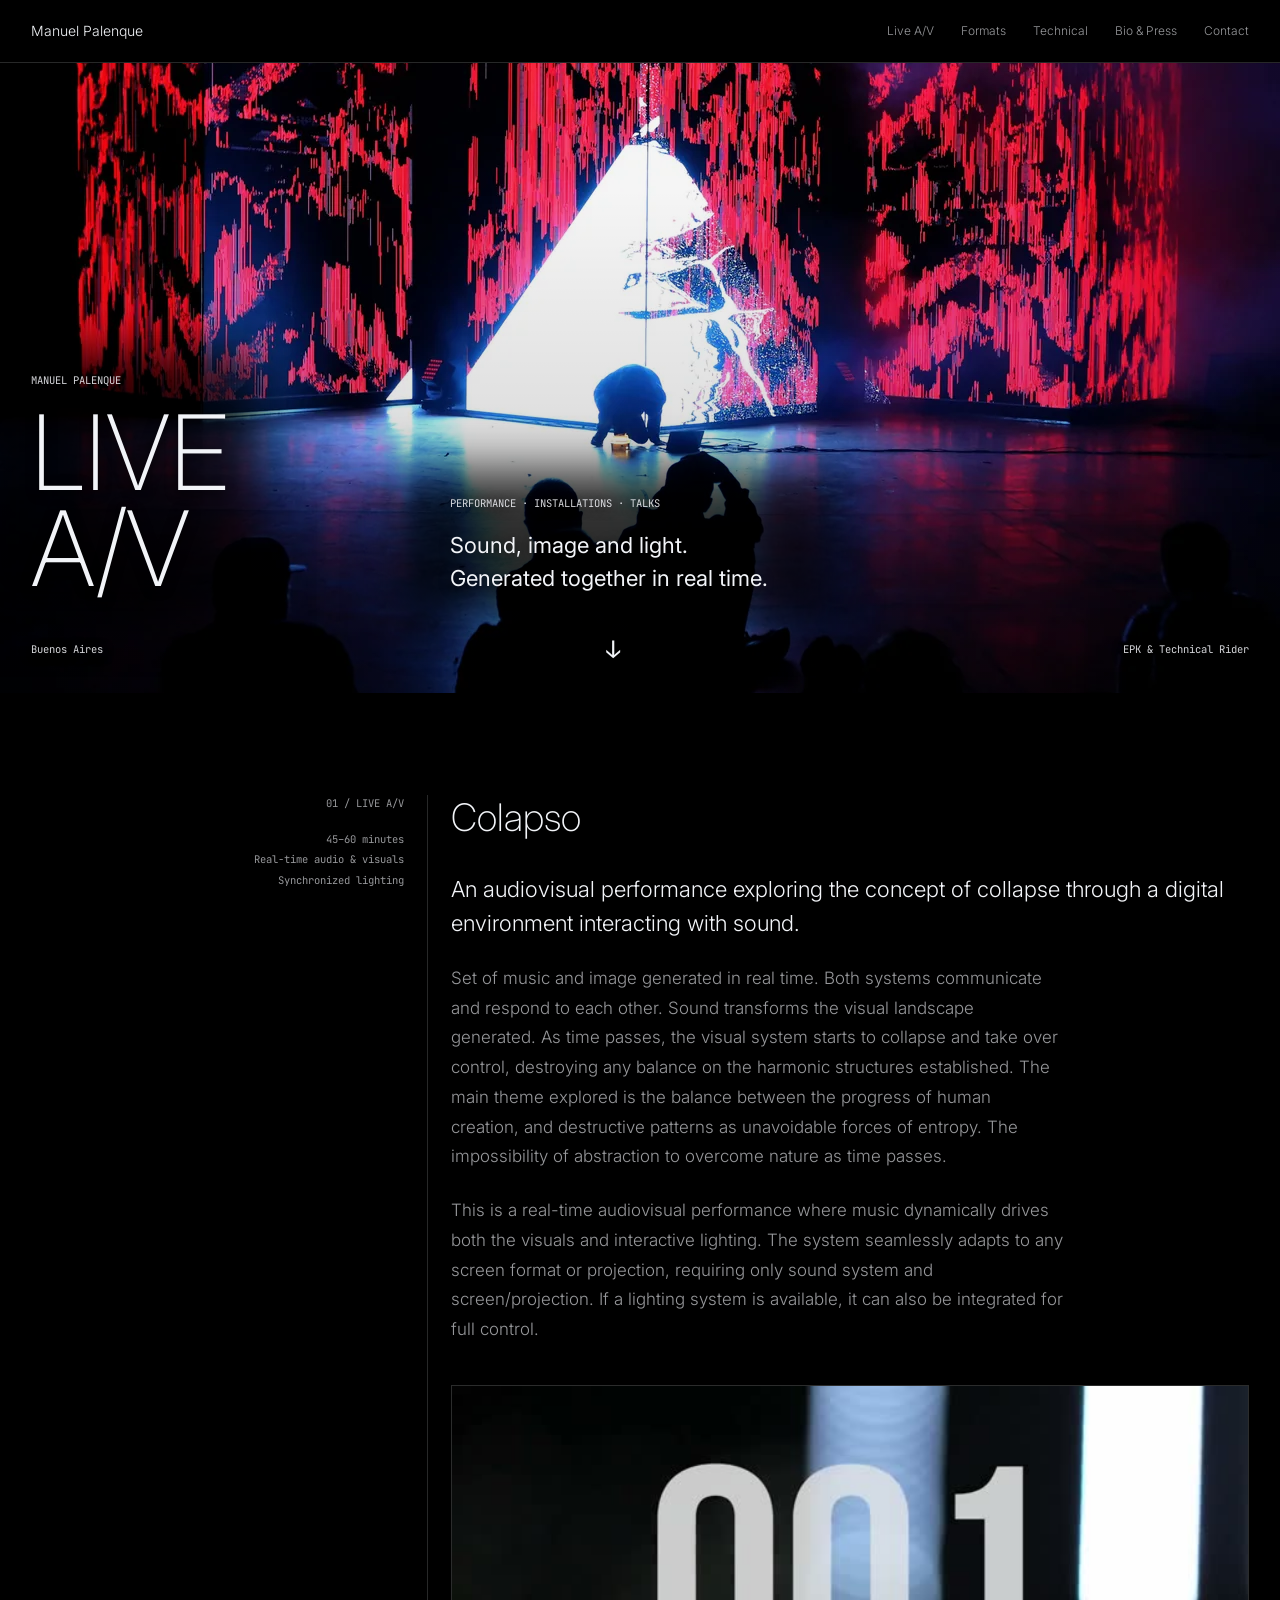
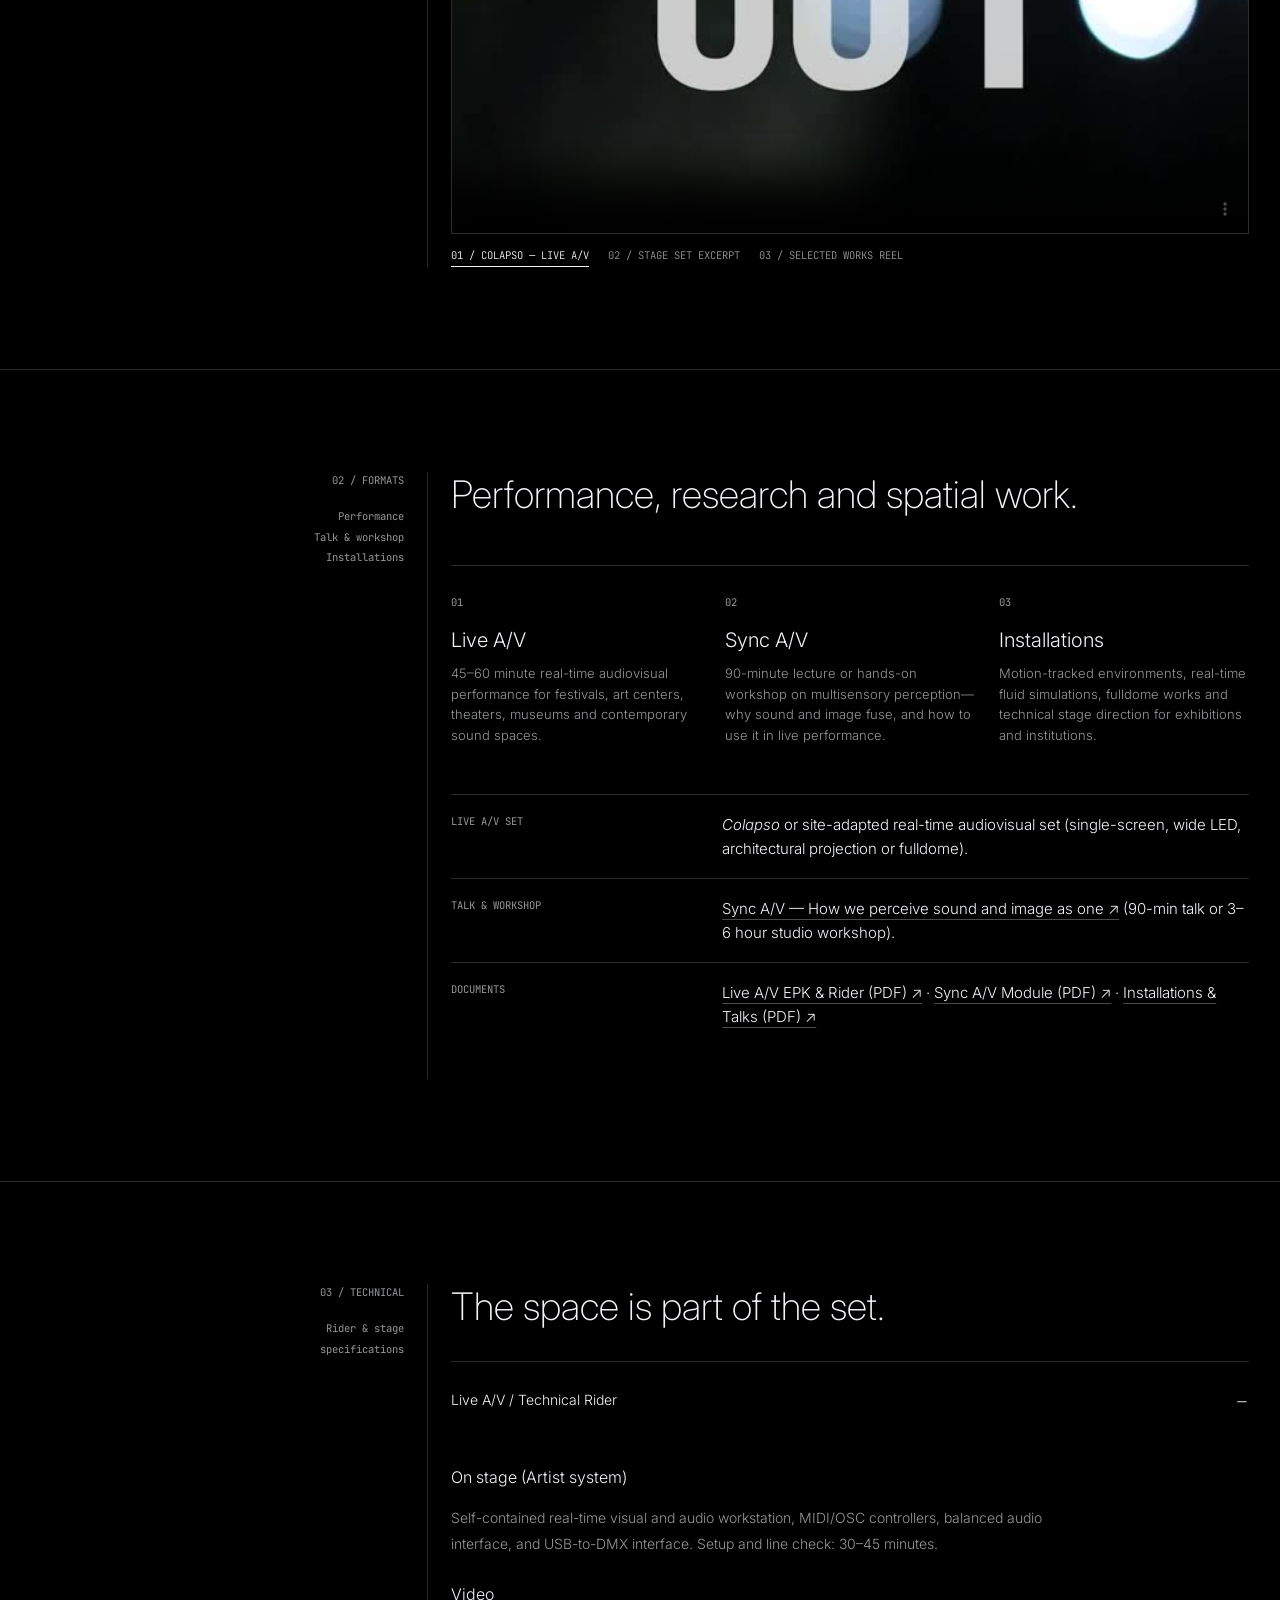
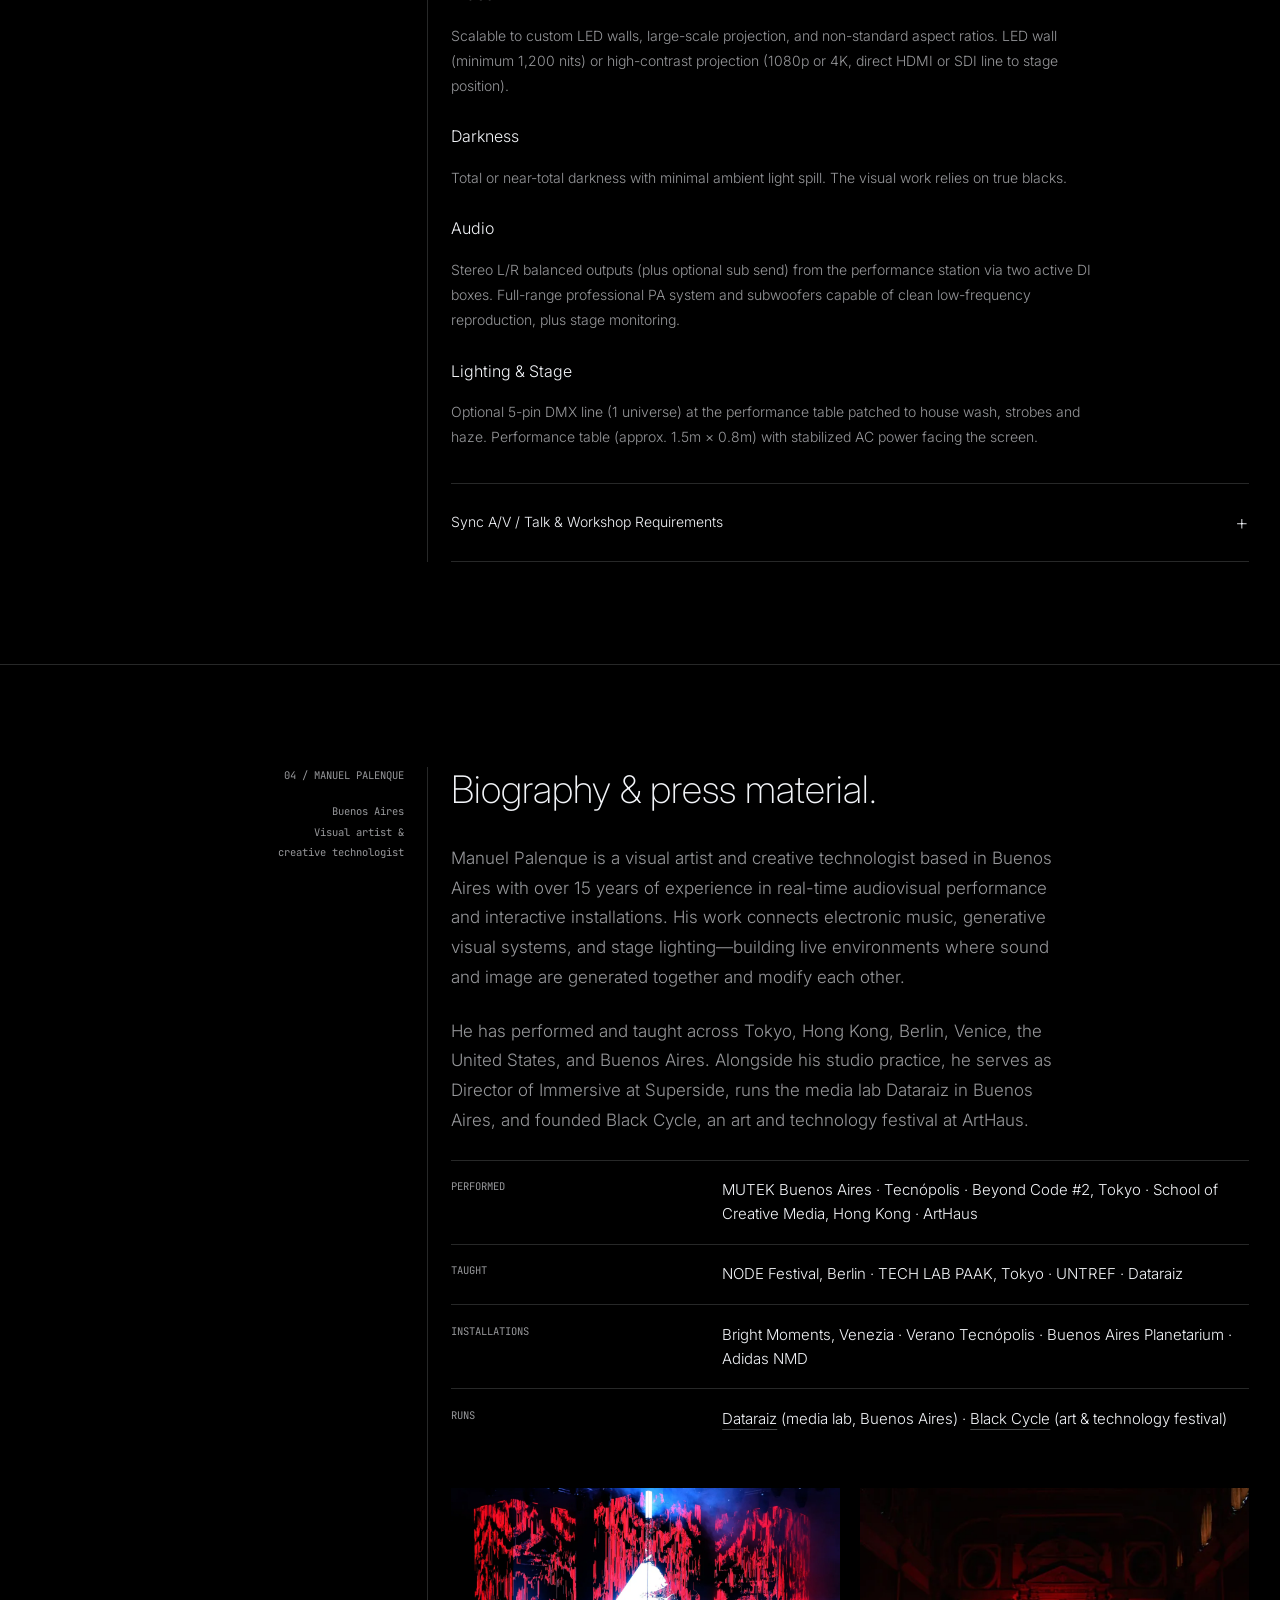
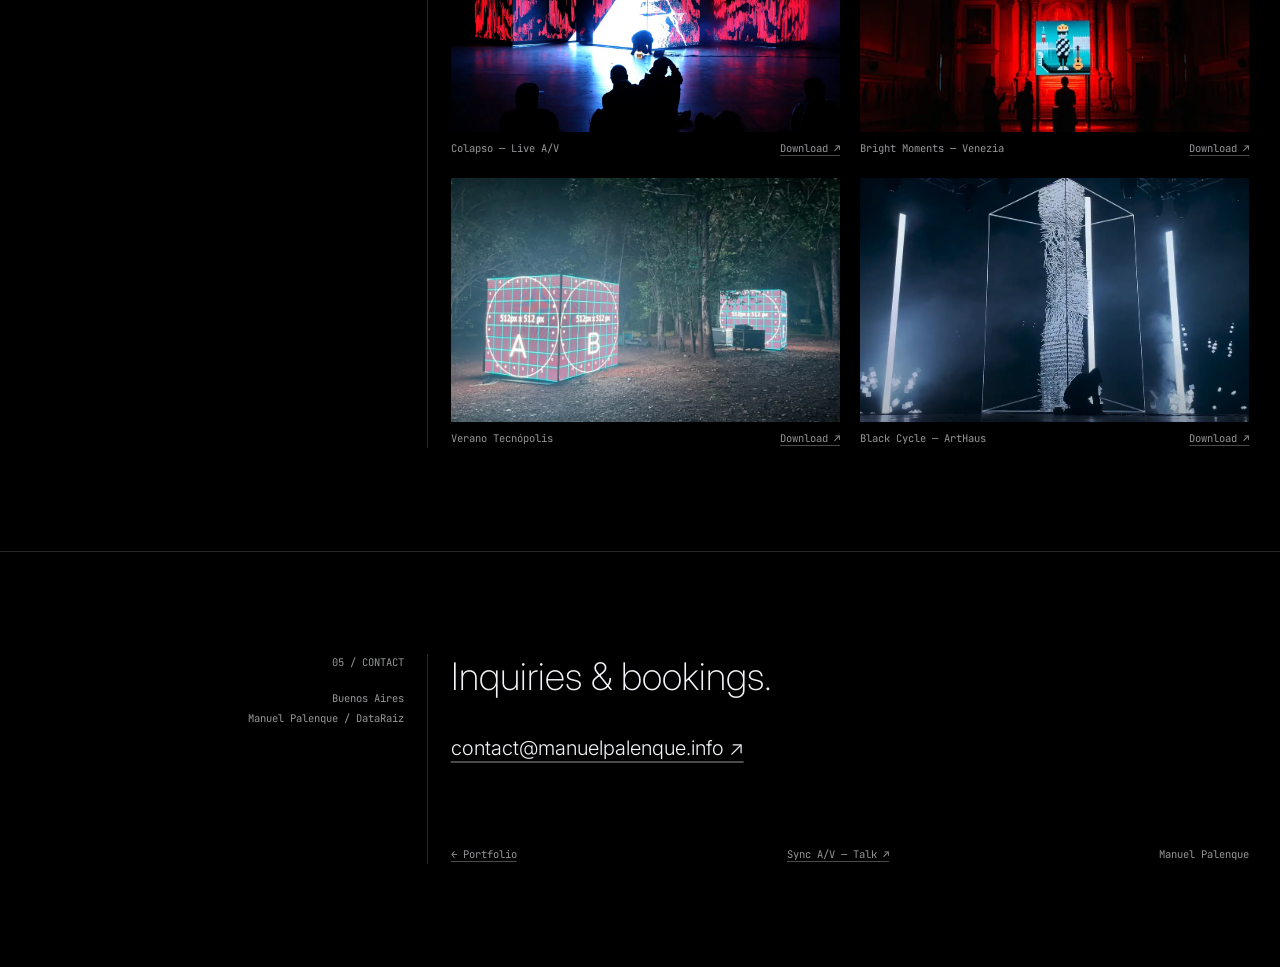
==== commit 8bb81393: "Update role to Director of Immersive at Superside" ====
--- a/booking/index.html
+++ b/booking/index.html
@@ -277,7 +277,7 @@
             Manuel Palenque is a visual artist and creative technologist based in Buenos Aires with over 15 years of experience in real-time audiovisual performance and interactive installations. His work connects electronic music, generative visual systems, and stage lighting—building live environments where sound and image are generated together and modify each other.
           </p>
           <p class="body">
-            He has performed and taught across Tokyo, Hong Kong, Berlin, Venice, the United States, and Buenos Aires. Alongside his studio practice, he serves as Senior Creative Technologist at Superside, previously worked as Technical Video Director for Fuerza Bruta, runs the media lab Dataraiz in Buenos Aires, and founded Black Cycle, an art and technology festival at ArtHaus.
+            He has performed and taught across Tokyo, Hong Kong, Berlin, Venice, the United States, and Buenos Aires. Alongside his studio practice, he serves as Director of Immersive at Superside, runs the media lab Dataraiz in Buenos Aires, and founded Black Cycle, an art and technology festival at ArtHaus.
           </p>
 
           <dl class="facts">
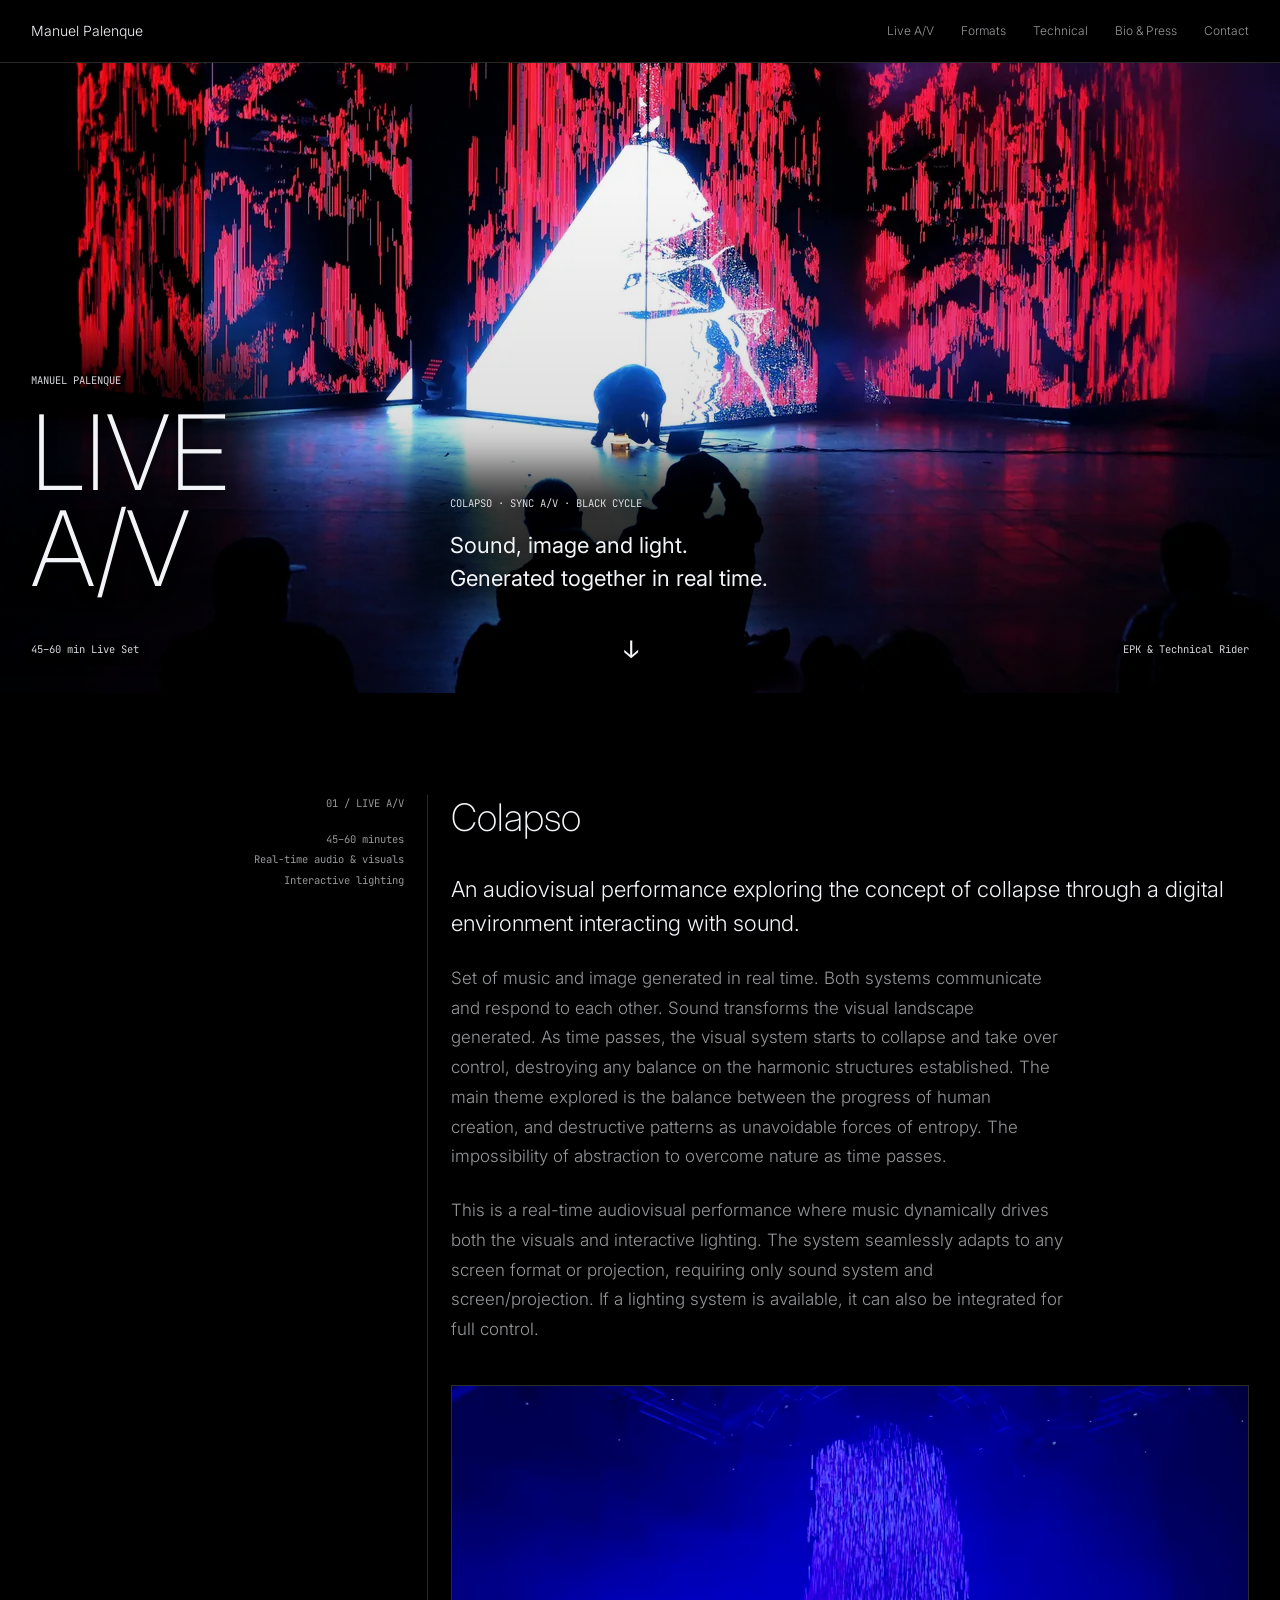
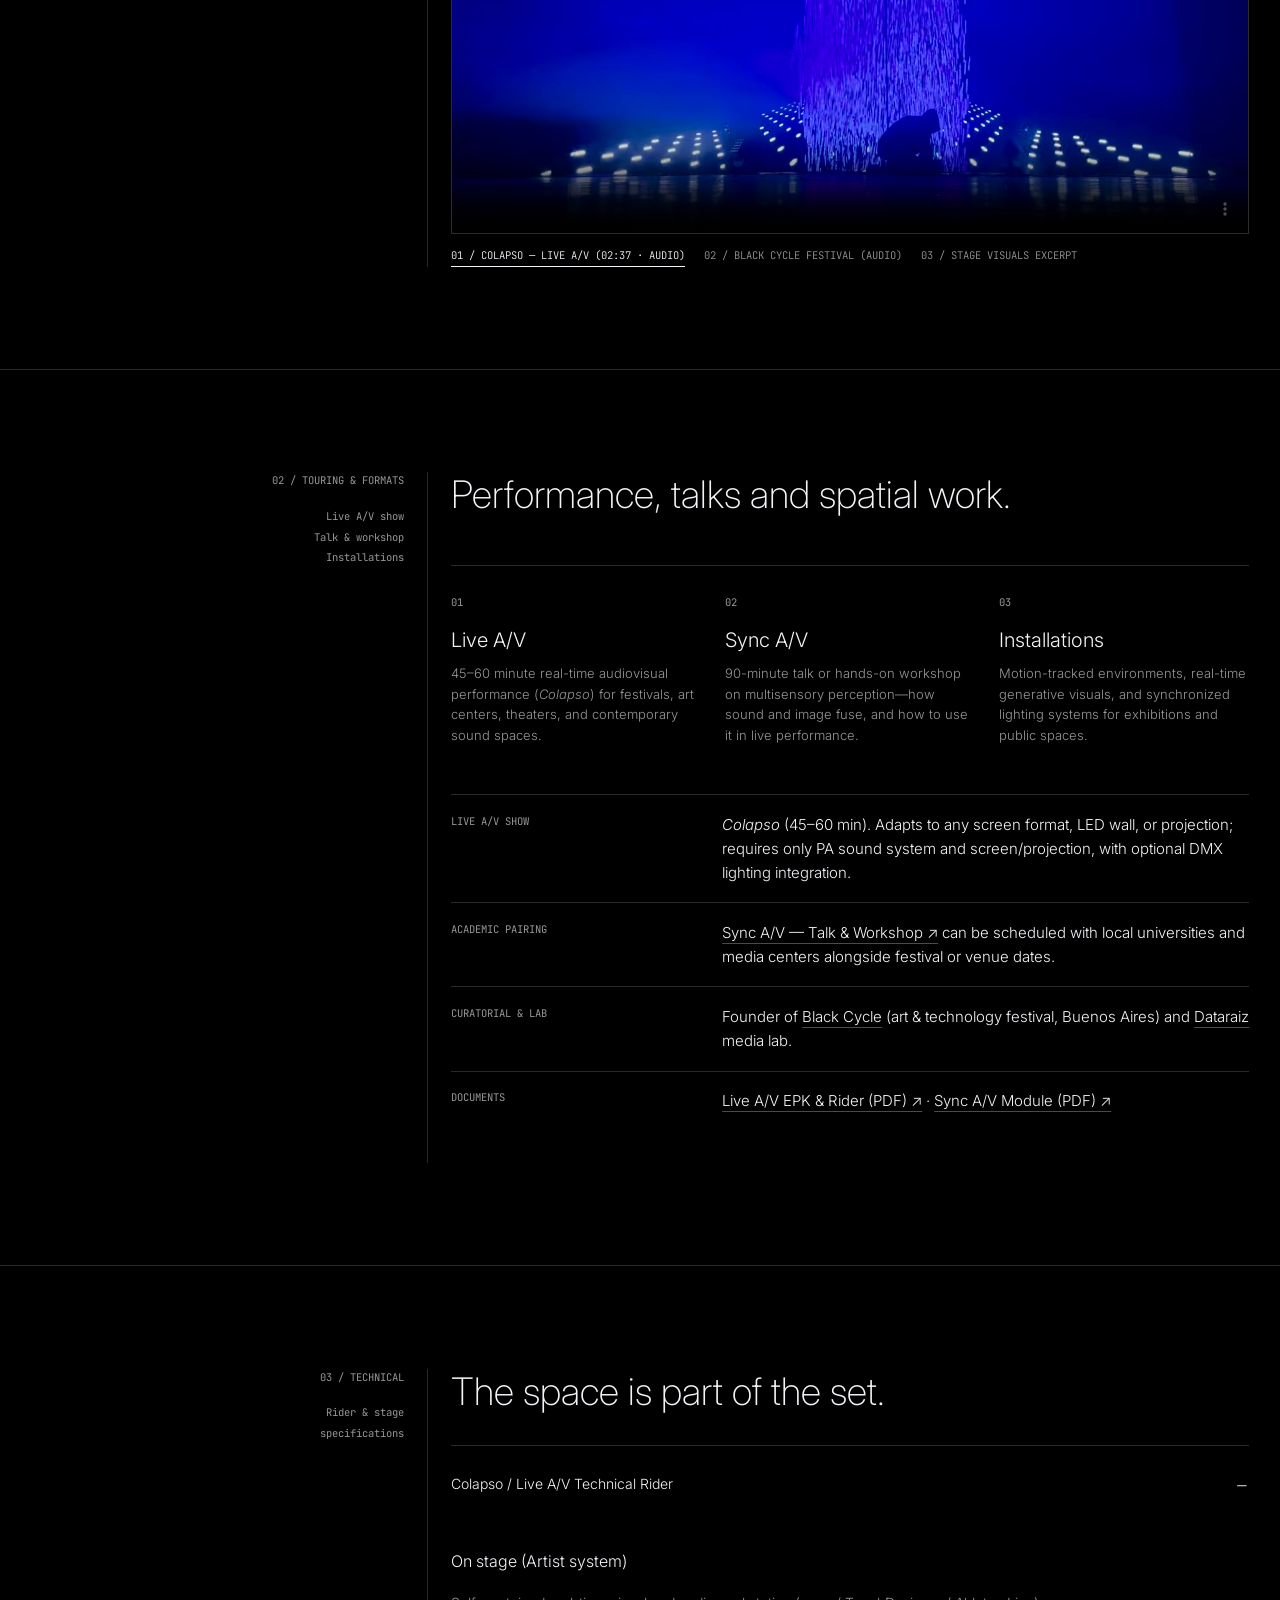
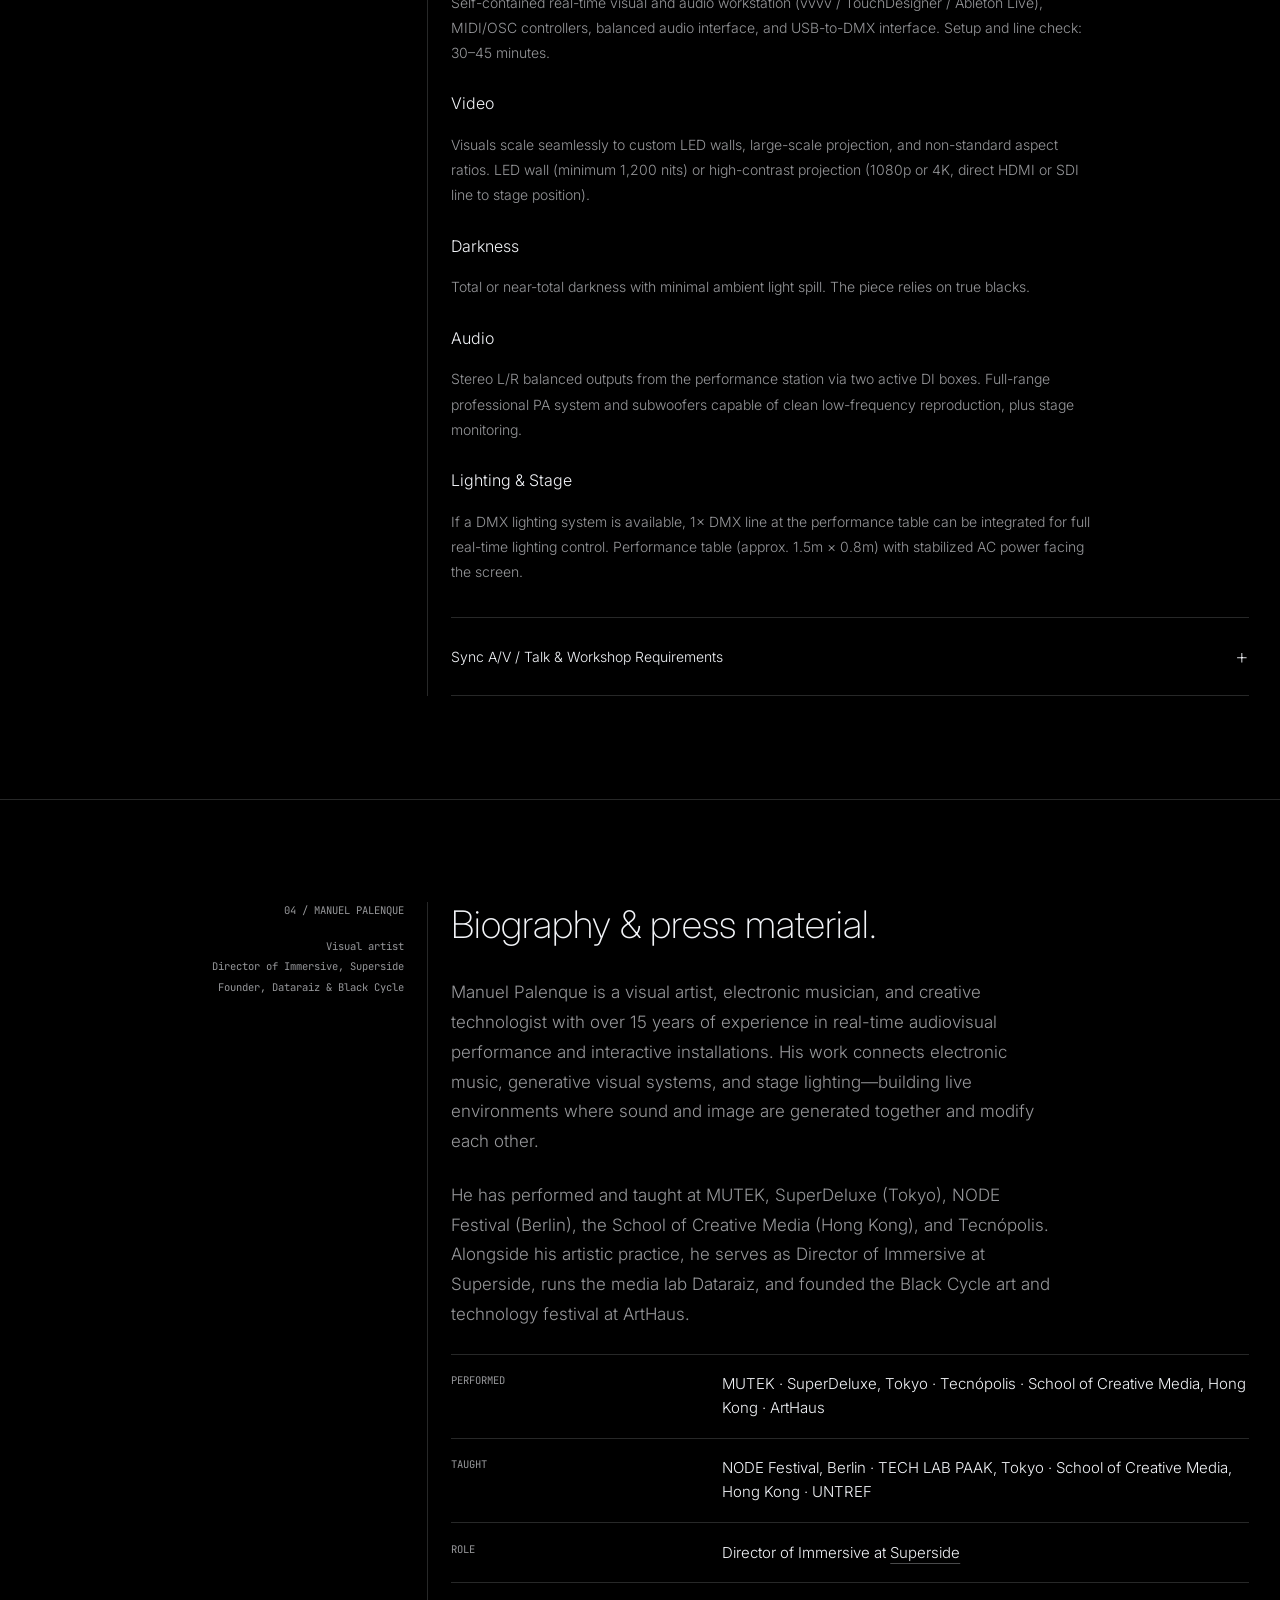
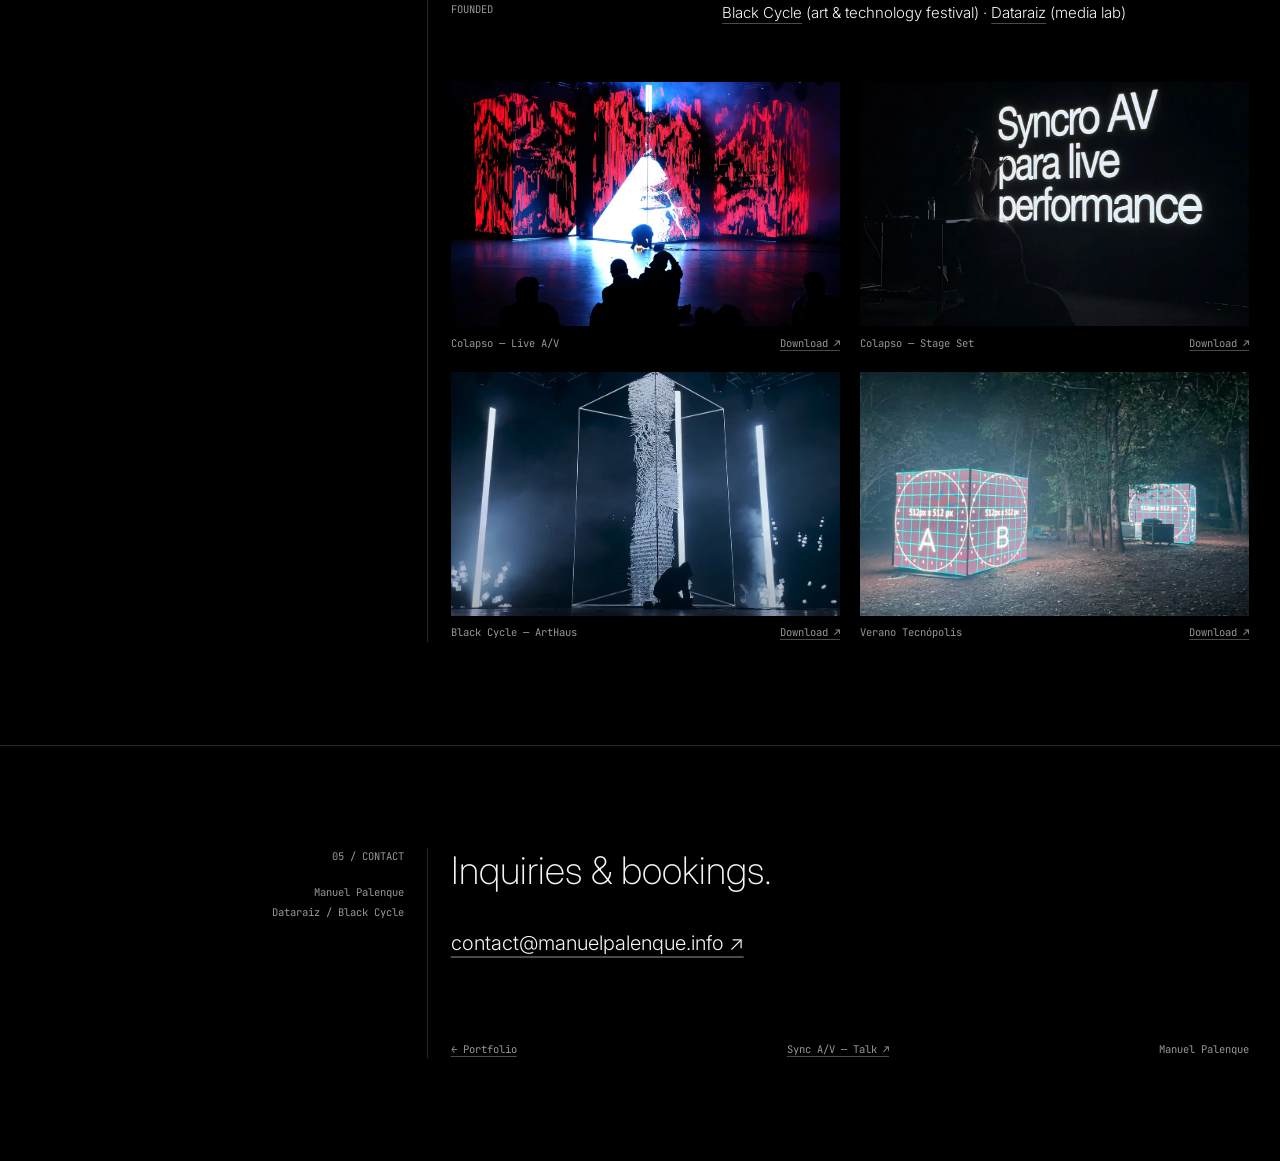
==== commit 26a7c068: "Improve EPK video player with stereo audio Colapso default and update credits" ====
--- a/booking/index.html
+++ b/booking/index.html
@@ -3,7 +3,7 @@
   <head>
     <meta charset="UTF-8" />
     <meta name="viewport" content="width=device-width, initial-scale=1, viewport-fit=cover" />
-    <meta name="description" content="Manuel Palenque — Live A/V performance, interactive installations, and Sync A/V talk & workshop. Press kit and technical rider." />
+    <meta name="description" content="Manuel Palenque — Colapso Live A/V performance, Sync A/V talk & workshop, and technical rider." />
     <title>Manuel Palenque — Live A/V &amp; EPK</title>
     <link rel="preconnect" href="https://fonts.googleapis.com" />
     <link rel="preconnect" href="https://fonts.gstatic.com" crossorigin />
@@ -111,11 +111,11 @@
         <h1>LIVE<br />A/V</h1>
       </div>
       <div class="hero-copy">
-        <p class="label">Performance · Installations · Talks</p>
+        <p class="label">Colapso · Sync A/V · Black Cycle</p>
         <p>Sound, image and light.<br />Generated together in real time.</p>
       </div>
       <div class="hero-bottom">
-        <span>Buenos Aires</span>
+        <span>45–60 min Live Set</span>
         <a href="#live" aria-label="Scroll to Live A/V">↓</a>
         <span>EPK &amp; Technical Rider</span>
       </div>
@@ -125,7 +125,7 @@
       <section class="row section" id="live" aria-labelledby="live-title">
         <div class="rail">
           <p class="label">01 / Live A/V</p>
-          <p class="rail-data">45–60 minutes<br />Real-time audio &amp; visuals<br />Synchronized lighting</p>
+          <p class="rail-data">45–60 minutes<br />Real-time audio &amp; visuals<br />Interactive lighting</p>
         </div>
         <div class="col">
           <h2 id="live-title">Colapso</h2>
@@ -145,10 +145,9 @@
                 id="epk-video"
                 controls
                 playsinline
-                 loop
                 preload="metadata"
-                poster="../assets/videos/posters/perfo.jpg"
-                src="../assets/videos/comp/perfo.webm"
+                poster="../assets/curso/colapso-poster.jpg"
+                src="../assets/curso/colapso.mp4"
               ></video>
             </div>
             <div class="reel-bar">
@@ -156,26 +155,26 @@
                 <button
                   class="reel-tab is-active"
                   type="button"
-                  data-src="../assets/videos/comp/perfo.webm"
-                  data-poster="../assets/videos/posters/perfo.jpg"
+                  data-src="../assets/curso/colapso.mp4"
+                  data-poster="../assets/curso/colapso-poster.jpg"
                 >
-                  01 / Colapso — Live A/V
+                  01 / Colapso — Live A/V (02:37 · Audio)
                 </button>
                 <button
                   class="reel-tab"
                   type="button"
-                  data-src="../curso/assets/curso/colapso.mp4"
-                  data-poster="../assets/curso/colapso-poster.jpg"
+                  data-src="../Av1.mp4"
+                  data-poster="../assets/curso/workshop.webp"
                 >
-                  02 / Stage Set Excerpt
+                  02 / Black Cycle Festival (Audio)
                 </button>
                 <button
                   class="reel-tab"
                   type="button"
-                  data-src="../assets/videos/comp/reelold.webm"
-                  data-poster="../assets/videos/posters/reelold.jpg"
+                  data-src="../assets/videos/comp/perfo.webm"
+                  data-poster="../assets/videos/posters/perfo.jpg"
                 >
-                  03 / Selected Works Reel
+                  03 / Stage Visuals Excerpt
                 </button>
               </div>
             </div>
@@ -185,44 +184,47 @@
 
       <section class="row section" id="formats" aria-labelledby="formats-title">
         <div class="rail">
-          <p class="label">02 / Formats</p>
-          <p class="rail-data">Performance<br />Talk &amp; workshop<br />Installations</p>
-        </div>
-        <div class="col">
-          <h2 id="formats-title">Performance, research and spatial work.</h2>
+          <p class="label">02 / Touring &amp; Formats</p>
+          <p class="rail-data">Live A/V show<br />Talk &amp; workshop<br />Installations</p>
+        </div>
+        <div class="col">
+          <h2 id="formats-title">Performance, talks and spatial work.</h2>
           <div class="topics">
             <div>
               <span class="label">01</span>
               <h3>Live A/V</h3>
-              <p>45–60 minute real-time audiovisual performance for festivals, art centers, theaters, museums and contemporary sound spaces.</p>
+              <p>45–60 minute real-time audiovisual performance (<em>Colapso</em>) for festivals, art centers, theaters, and contemporary sound spaces.</p>
             </div>
             <div>
               <span class="label">02</span>
               <h3>Sync A/V</h3>
-              <p>90-minute lecture or hands-on workshop on multisensory perception—why sound and image fuse, and how to use it in live performance.</p>
+              <p>90-minute talk or hands-on workshop on multisensory perception—how sound and image fuse, and how to use it in live performance.</p>
             </div>
             <div>
               <span class="label">03</span>
               <h3>Installations</h3>
-              <p>Motion-tracked environments, real-time fluid simulations, fulldome works and technical stage direction for exhibitions and institutions.</p>
+              <p>Motion-tracked environments, real-time generative visuals, and synchronized lighting systems for exhibitions and public spaces.</p>
             </div>
           </div>
 
           <dl class="facts">
             <div>
-              <dt>Live A/V Set</dt>
-              <dd><em>Colapso</em> or site-adapted real-time audiovisual set (single-screen, wide LED, architectural projection or fulldome).</dd>
-            </div>
-            <div>
-              <dt>Talk &amp; Workshop</dt>
-              <dd><a href="../syncro-av/">Sync A/V — How we perceive sound and image as one ↗</a> (90-min talk or 3–6 hour studio workshop).</dd>
+              <dt>Live A/V Show</dt>
+              <dd><em>Colapso</em> (45–60 min). Adapts to any screen format, LED wall, or projection; requires only PA sound system and screen/projection, with optional DMX lighting integration.</dd>
+            </div>
+            <div>
+              <dt>Academic Pairing</dt>
+              <dd><a href="../syncro-av/">Sync A/V — Talk &amp; Workshop ↗</a> can be scheduled with local universities and media centers alongside festival or venue dates.</dd>
+            </div>
+            <div>
+              <dt>Curatorial &amp; Lab</dt>
+              <dd>Founder of <a href="https://ciclonegro.dataraiz.io/" target="_blank" rel="noopener">Black Cycle</a> (art &amp; technology festival, Buenos Aires) and <a href="https://dataraiz.io" target="_blank" rel="noopener">Dataraiz</a> media lab.</dd>
             </div>
             <div>
               <dt>Documents</dt>
               <dd>
                 <a href="./epk-live-av.pdf" target="_blank" rel="noopener">Live A/V EPK &amp; Rider (PDF) ↗</a> ·
-                <a href="./syncro-av-visiting-artist.pdf" target="_blank" rel="noopener">Sync A/V Module (PDF) ↗</a> ·
-                <a href="./speaking-and-installations.pdf" target="_blank" rel="noopener">Installations &amp; Talks (PDF) ↗</a>
+                <a href="./syncro-av-visiting-artist.pdf" target="_blank" rel="noopener">Sync A/V Module (PDF) ↗</a>
               </dd>
             </div>
           </dl>
@@ -238,18 +240,18 @@
           <h2 id="technical-title">The space is part of the set.</h2>
 
           <details open>
-            <summary>Live A/V / Technical Rider</summary>
+            <summary>Colapso / Live A/V Technical Rider</summary>
             <div class="detail-content">
               <h3>On stage (Artist system)</h3>
-              <p>Self-contained real-time visual and audio workstation, MIDI/OSC controllers, balanced audio interface, and USB-to-DMX interface. Setup and line check: 30–45 minutes.</p>
+              <p>Self-contained real-time visual and audio workstation (vvvv / TouchDesigner / Ableton Live), MIDI/OSC controllers, balanced audio interface, and USB-to-DMX interface. Setup and line check: 30–45 minutes.</p>
               <h3>Video</h3>
-              <p>Scalable to custom LED walls, large-scale projection, and non-standard aspect ratios. LED wall (minimum 1,200 nits) or high-contrast projection (1080p or 4K, direct HDMI or SDI line to stage position).</p>
+              <p>Visuals scale seamlessly to custom LED walls, large-scale projection, and non-standard aspect ratios. LED wall (minimum 1,200 nits) or high-contrast projection (1080p or 4K, direct HDMI or SDI line to stage position).</p>
               <h3>Darkness</h3>
-              <p>Total or near-total darkness with minimal ambient light spill. The visual work relies on true blacks.</p>
+              <p>Total or near-total darkness with minimal ambient light spill. The piece relies on true blacks.</p>
               <h3>Audio</h3>
-              <p>Stereo L/R balanced outputs (plus optional sub send) from the performance station via two active DI boxes. Full-range professional PA system and subwoofers capable of clean low-frequency reproduction, plus stage monitoring.</p>
+              <p>Stereo L/R balanced outputs from the performance station via two active DI boxes. Full-range professional PA system and subwoofers capable of clean low-frequency reproduction, plus stage monitoring.</p>
               <h3>Lighting &amp; Stage</h3>
-              <p>Optional 5-pin DMX line (1 universe) at the performance table patched to house wash, strobes and haze. Performance table (approx. 1.5m × 0.8m) with stabilized AC power facing the screen.</p>
+              <p>If a DMX lighting system is available, 1× DMX line at the performance table can be integrated for full real-time lighting control. Performance table (approx. 1.5m × 0.8m) with stabilized AC power facing the screen.</p>
             </div>
           </details>
 
@@ -258,7 +260,7 @@
             <div class="detail-content">
               <ul>
                 <li>Room with controlled lighting, 1080p/4K projection or LED display, and stereo audio playback (HDMI/XLR) with clean low end.</li>
-                <li>For the 90-minute talk: direct video/audio feed from lectern or desk; headset or handheld microphone for larger auditoriums.</li>
+                <li>For the 90-minute talk: direct video/audio feed from lectern or desk; microphone for larger auditoriums.</li>
                 <li>For the hands-on workshop: table for the live demonstration set, DMX lighting fixtures when available, and power strips for participants bringing laptops or controllers.</li>
               </ul>
             </div>
@@ -269,33 +271,33 @@
       <section class="row section" id="press" aria-labelledby="press-title">
         <div class="rail">
           <p class="label">04 / Manuel Palenque</p>
-          <p class="rail-data">Buenos Aires<br />Visual artist &amp;<br />creative technologist</p>
+          <p class="rail-data">Visual artist<br />Director of Immersive, Superside<br />Founder, Dataraiz &amp; Black Cycle</p>
         </div>
         <div class="col">
           <h2 id="press-title">Biography &amp; press material.</h2>
           <p class="body">
-            Manuel Palenque is a visual artist and creative technologist based in Buenos Aires with over 15 years of experience in real-time audiovisual performance and interactive installations. His work connects electronic music, generative visual systems, and stage lighting—building live environments where sound and image are generated together and modify each other.
+            Manuel Palenque is a visual artist, electronic musician, and creative technologist with over 15 years of experience in real-time audiovisual performance and interactive installations. His work connects electronic music, generative visual systems, and stage lighting—building live environments where sound and image are generated together and modify each other.
           </p>
           <p class="body">
-            He has performed and taught across Tokyo, Hong Kong, Berlin, Venice, the United States, and Buenos Aires. Alongside his studio practice, he serves as Director of Immersive at Superside, runs the media lab Dataraiz in Buenos Aires, and founded Black Cycle, an art and technology festival at ArtHaus.
+            He has performed and taught at MUTEK, SuperDeluxe (Tokyo), NODE Festival (Berlin), the School of Creative Media (Hong Kong), and Tecnópolis. Alongside his artistic practice, he serves as Director of Immersive at Superside, runs the media lab Dataraiz, and founded the Black Cycle art and technology festival at ArtHaus.
           </p>
 
           <dl class="facts">
             <div>
               <dt>Performed</dt>
-              <dd>MUTEK Buenos Aires · Tecnópolis · Beyond Code #2, Tokyo · School of Creative Media, Hong Kong · ArtHaus</dd>
+              <dd>MUTEK · SuperDeluxe, Tokyo · Tecnópolis · School of Creative Media, Hong Kong · ArtHaus</dd>
             </div>
             <div>
               <dt>Taught</dt>
-              <dd>NODE Festival, Berlin · TECH LAB PAAK, Tokyo · UNTREF · Dataraiz</dd>
-            </div>
-            <div>
-              <dt>Installations</dt>
-              <dd>Bright Moments, Venezia · Verano Tecnópolis · Buenos Aires Planetarium · Adidas NMD</dd>
-            </div>
-            <div>
-              <dt>Runs</dt>
-              <dd><a href="https://dataraiz.io" target="_blank" rel="noopener">Dataraiz</a> (media lab, Buenos Aires) · <a href="https://ciclonegro.dataraiz.io/" target="_blank" rel="noopener">Black Cycle</a> (art &amp; technology festival)</dd>
+              <dd>NODE Festival, Berlin · TECH LAB PAAK, Tokyo · School of Creative Media, Hong Kong · UNTREF</dd>
+            </div>
+            <div>
+              <dt>Role</dt>
+              <dd>Director of Immersive at <a href="https://www.superside.com/" target="_blank" rel="noopener">Superside</a></dd>
+            </div>
+            <div>
+              <dt>Founded</dt>
+              <dd><a href="https://ciclonegro.dataraiz.io/" target="_blank" rel="noopener">Black Cycle</a> (art &amp; technology festival) · <a href="https://dataraiz.io" target="_blank" rel="noopener">Dataraiz</a> (media lab)</dd>
             </div>
           </dl>
 
@@ -307,10 +309,16 @@
               <figcaption><span>Colapso — Live A/V</span><a href="../assets/portfolio/colapso.webp" download>Download ↗</a></figcaption>
             </figure>
             <figure class="press-card">
-              <a href="../assets/portfolio/bm-venezia-slide-14-left.webp" target="_blank" rel="noopener">
-                <img src="../assets/portfolio/bm-venezia-slide-14-left.webp" alt="Bright Moments Venezia installation" loading="lazy" />
+              <a href="../assets/curso/set.webp" target="_blank" rel="noopener">
+                <img src="../assets/curso/set.webp" alt="Colapso stage setup" loading="lazy" />
               </a>
-              <figcaption><span>Bright Moments — Venezia</span><a href="../assets/portfolio/bm-venezia-slide-14-left.webp" download>Download ↗</a></figcaption>
+              <figcaption><span>Colapso — Stage Set</span><a href="../assets/curso/set.webp" download>Download ↗</a></figcaption>
+            </figure>
+            <figure class="press-card">
+              <a href="../assets/curso/workshop.webp" target="_blank" rel="noopener">
+                <img src="../assets/curso/workshop.webp" alt="Black Cycle festival at ArtHaus" loading="lazy" />
+              </a>
+              <figcaption><span>Black Cycle — ArtHaus</span><a href="../assets/curso/workshop.webp" download>Download ↗</a></figcaption>
             </figure>
             <figure class="press-card">
               <a href="../assets/portfolio/verano-tecnopolis.webp" target="_blank" rel="noopener">
@@ -318,12 +326,6 @@
               </a>
               <figcaption><span>Verano Tecnópolis</span><a href="../assets/portfolio/verano-tecnopolis.webp" download>Download ↗</a></figcaption>
             </figure>
-            <figure class="press-card">
-              <a href="../assets/curso/workshop.webp" target="_blank" rel="noopener">
-                <img src="../assets/curso/workshop.webp" alt="Black Cycle at ArtHaus Buenos Aires" loading="lazy" />
-              </a>
-              <figcaption><span>Black Cycle — ArtHaus</span><a href="../assets/curso/workshop.webp" download>Download ↗</a></figcaption>
-            </figure>
           </div>
         </div>
       </section>
@@ -331,7 +333,7 @@
       <footer class="row section contact" id="contact">
         <div class="rail">
           <p class="label">05 / Contact</p>
-          <p class="rail-data">Buenos Aires<br />Manuel Palenque / DataRaiz</p>
+          <p class="rail-data">Manuel Palenque<br />Dataraiz / Black Cycle</p>
         </div>
         <div class="col">
           <h2>Inquiries &amp; bookings.</h2>
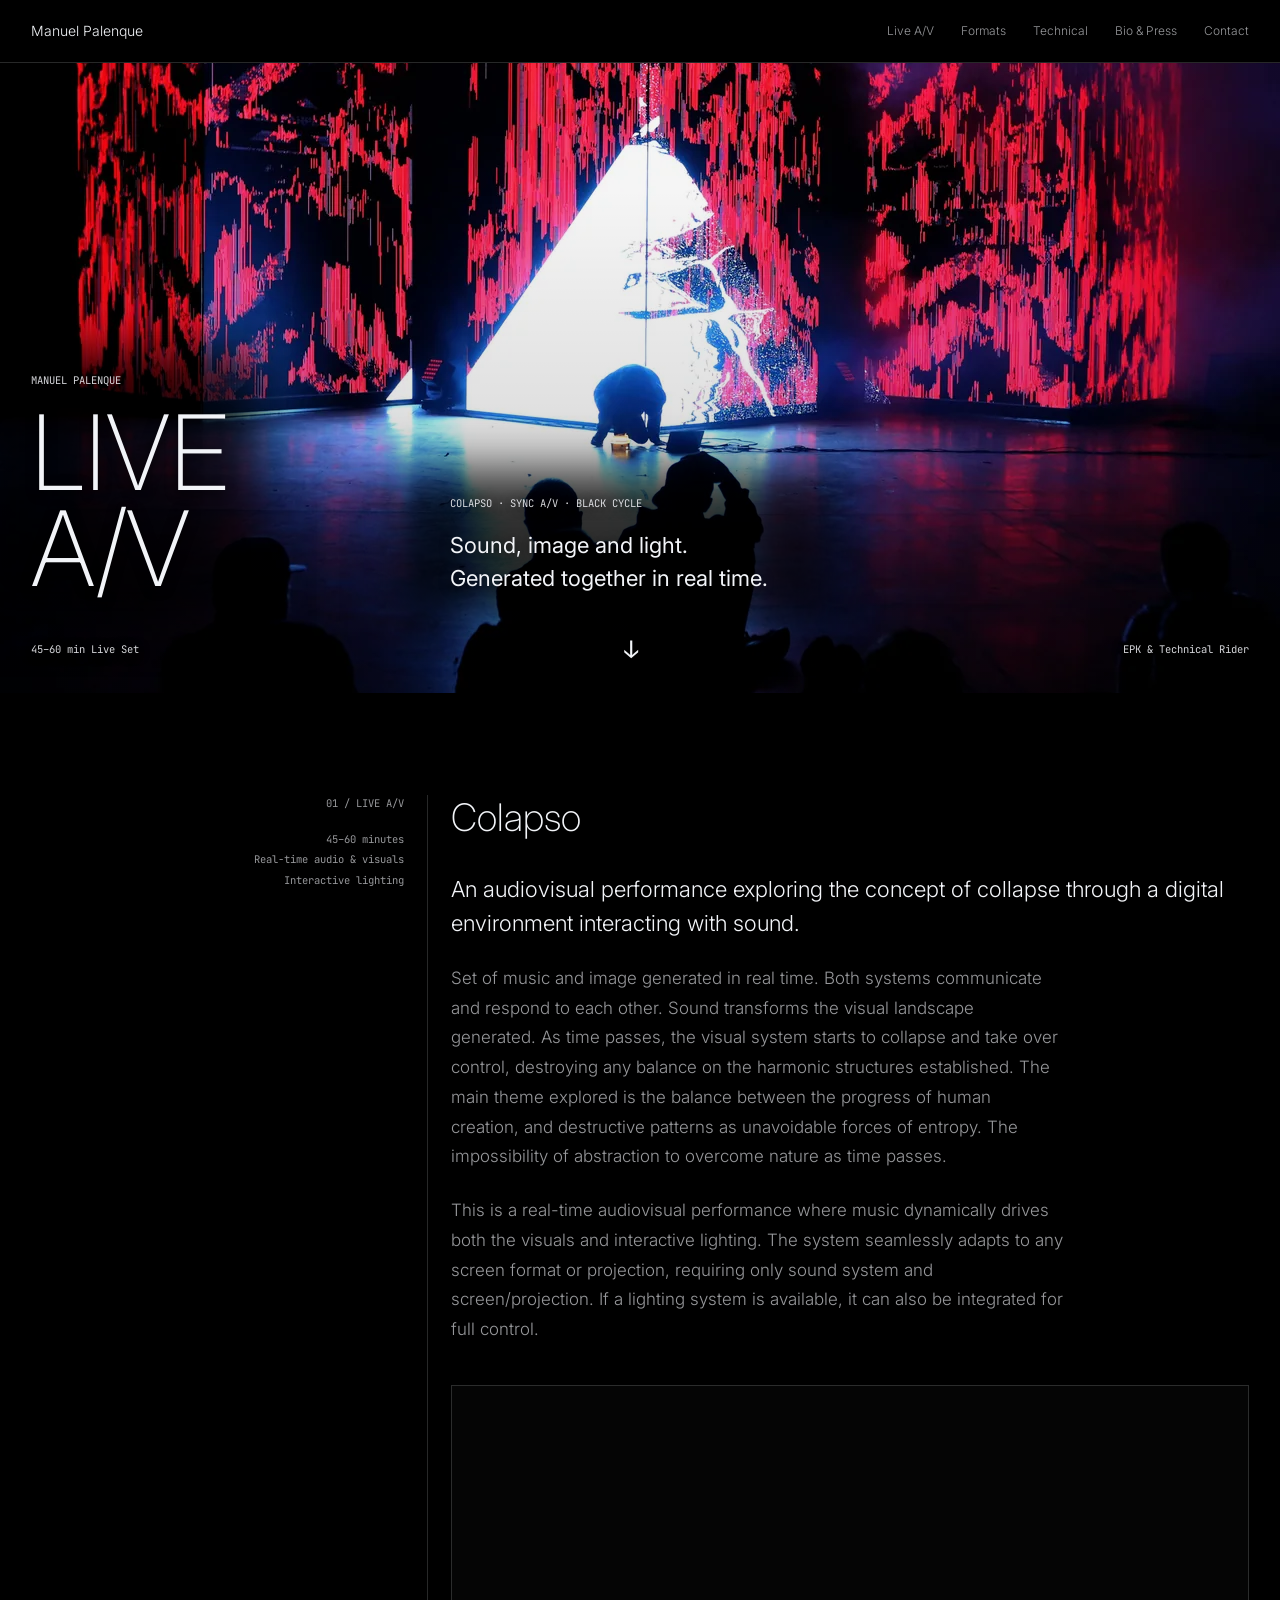
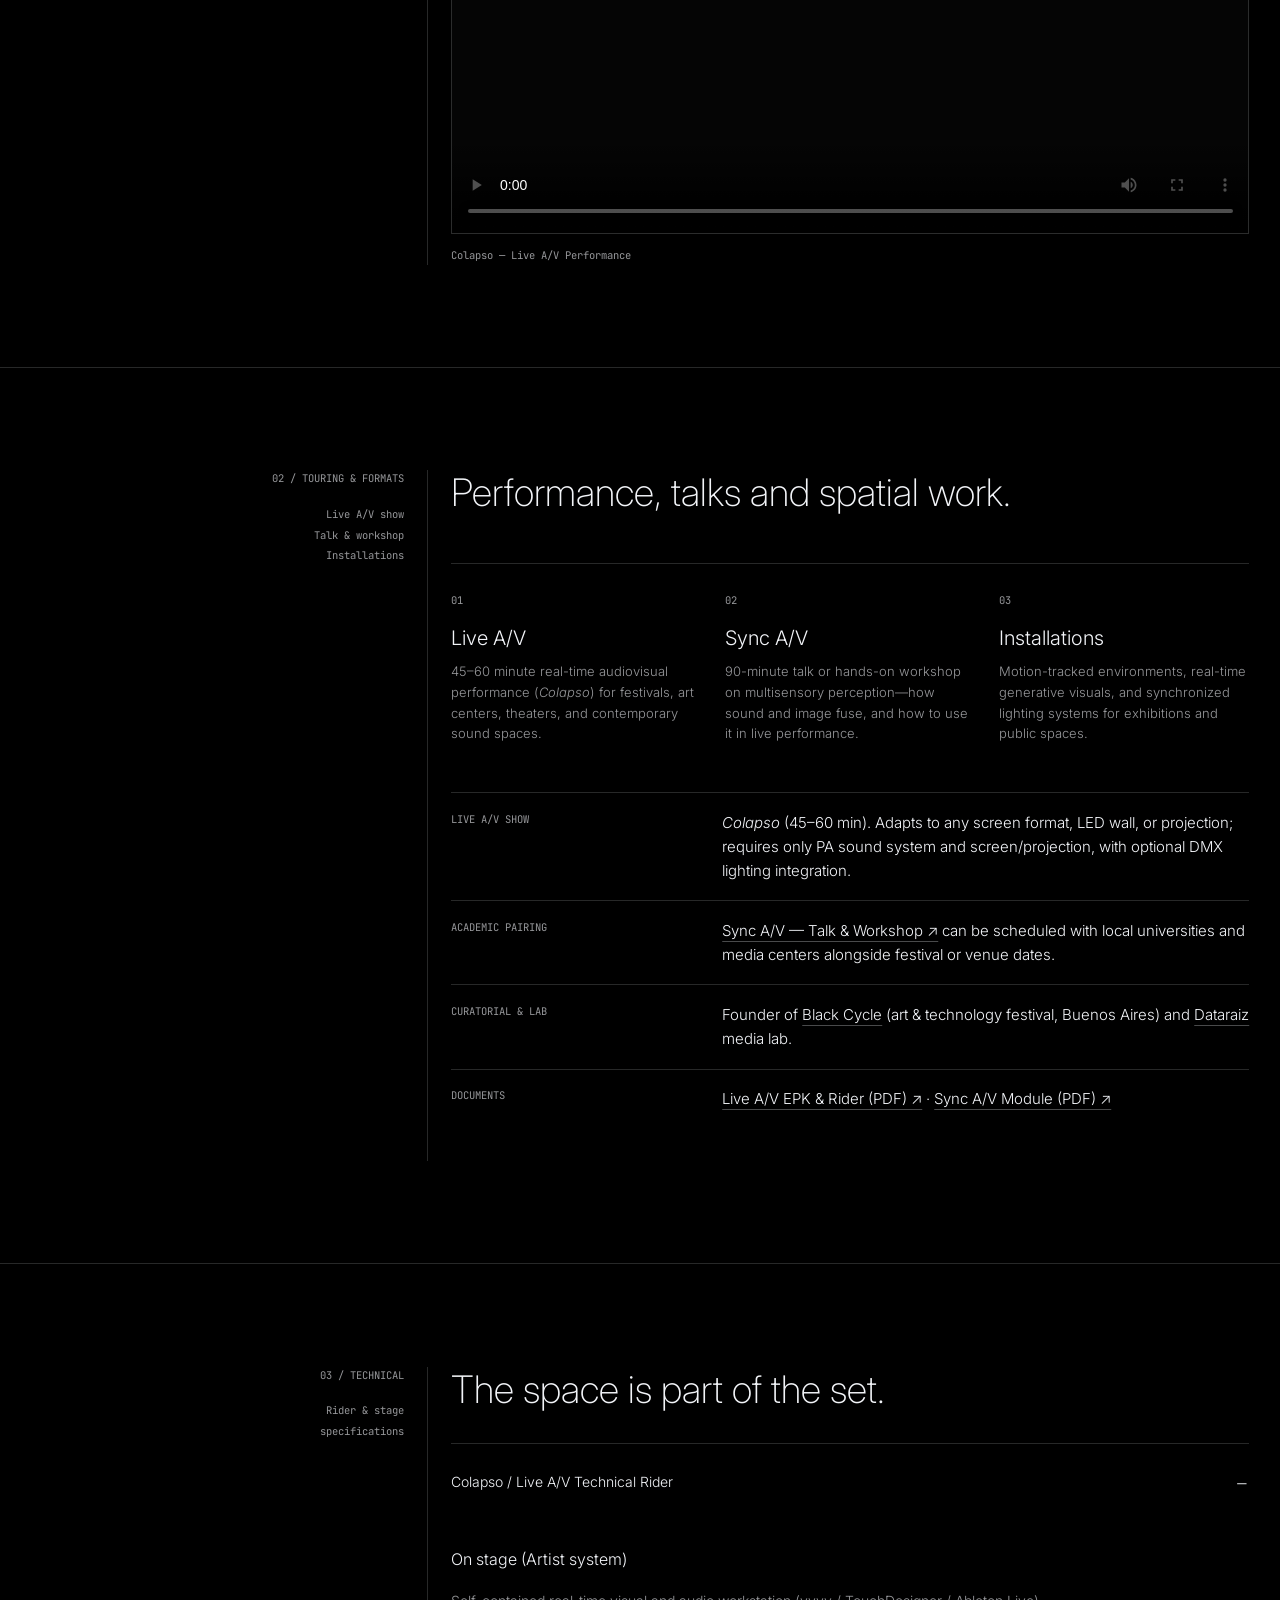
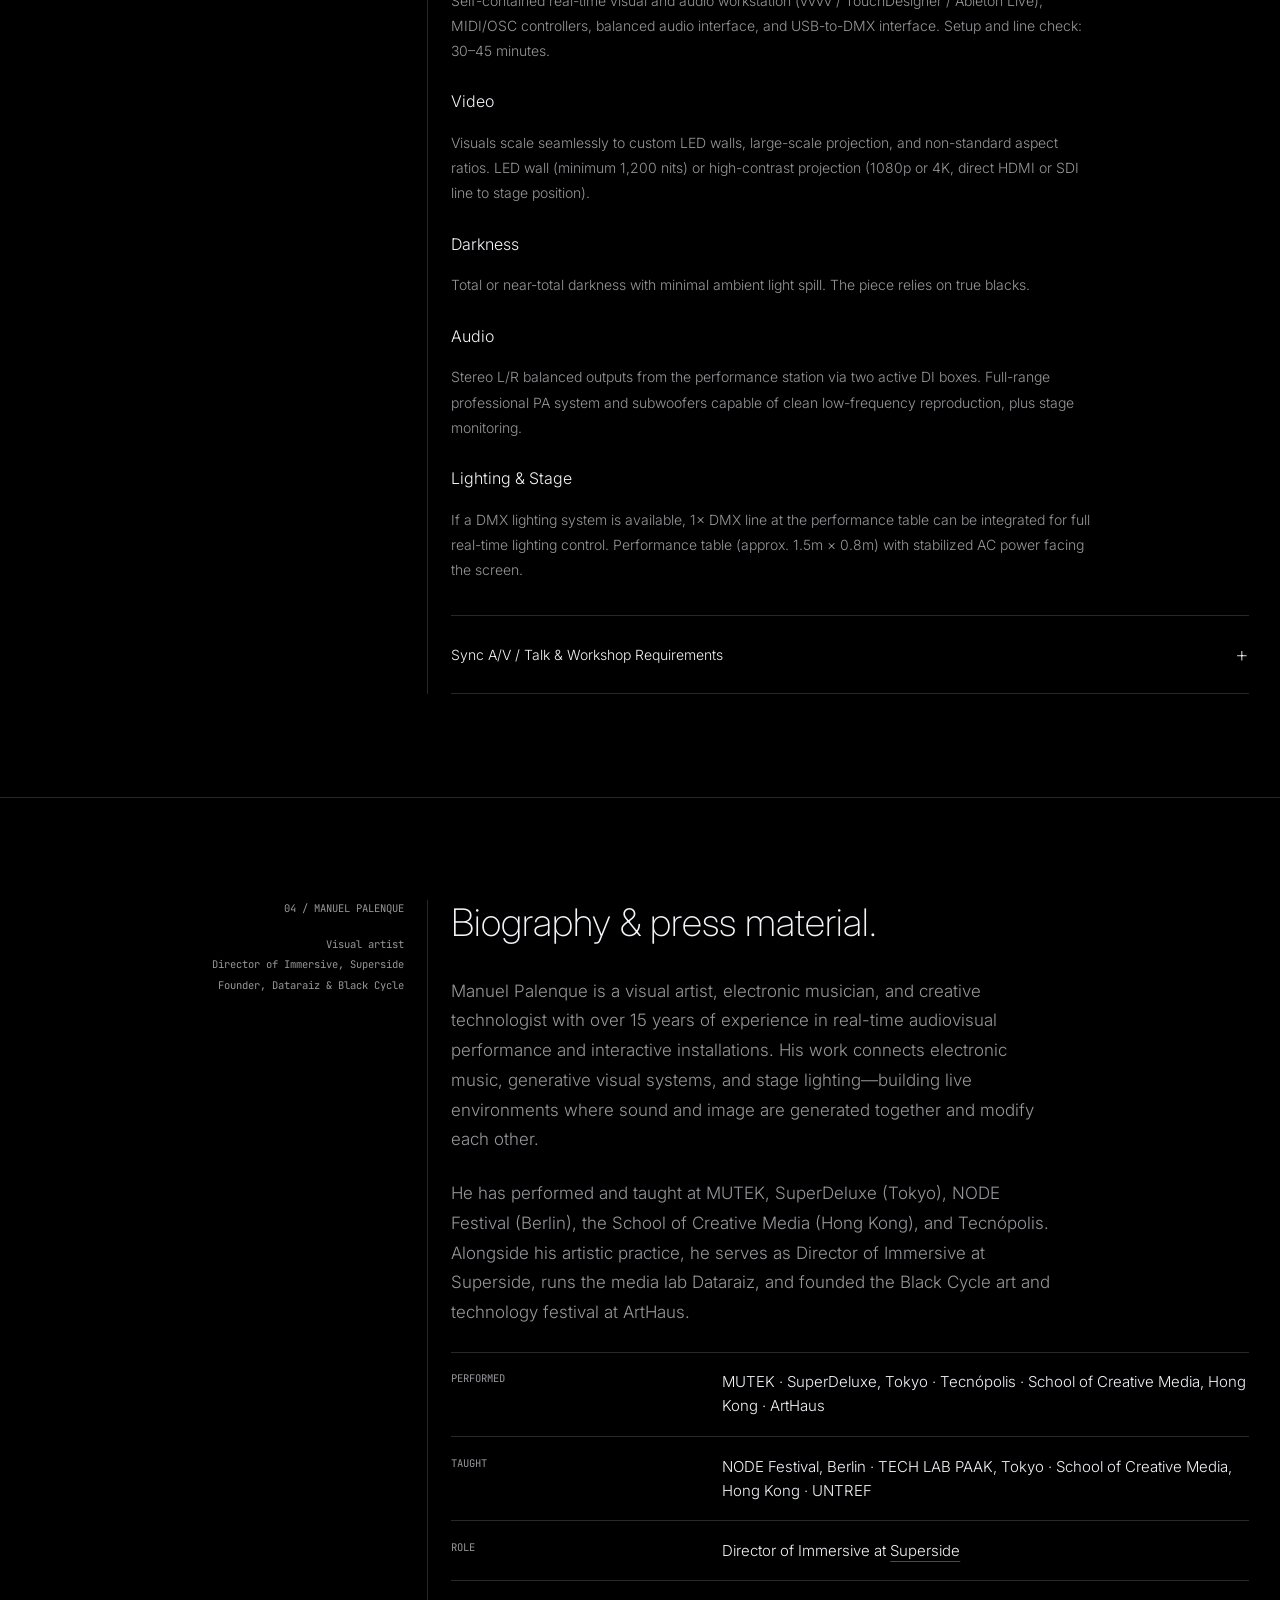
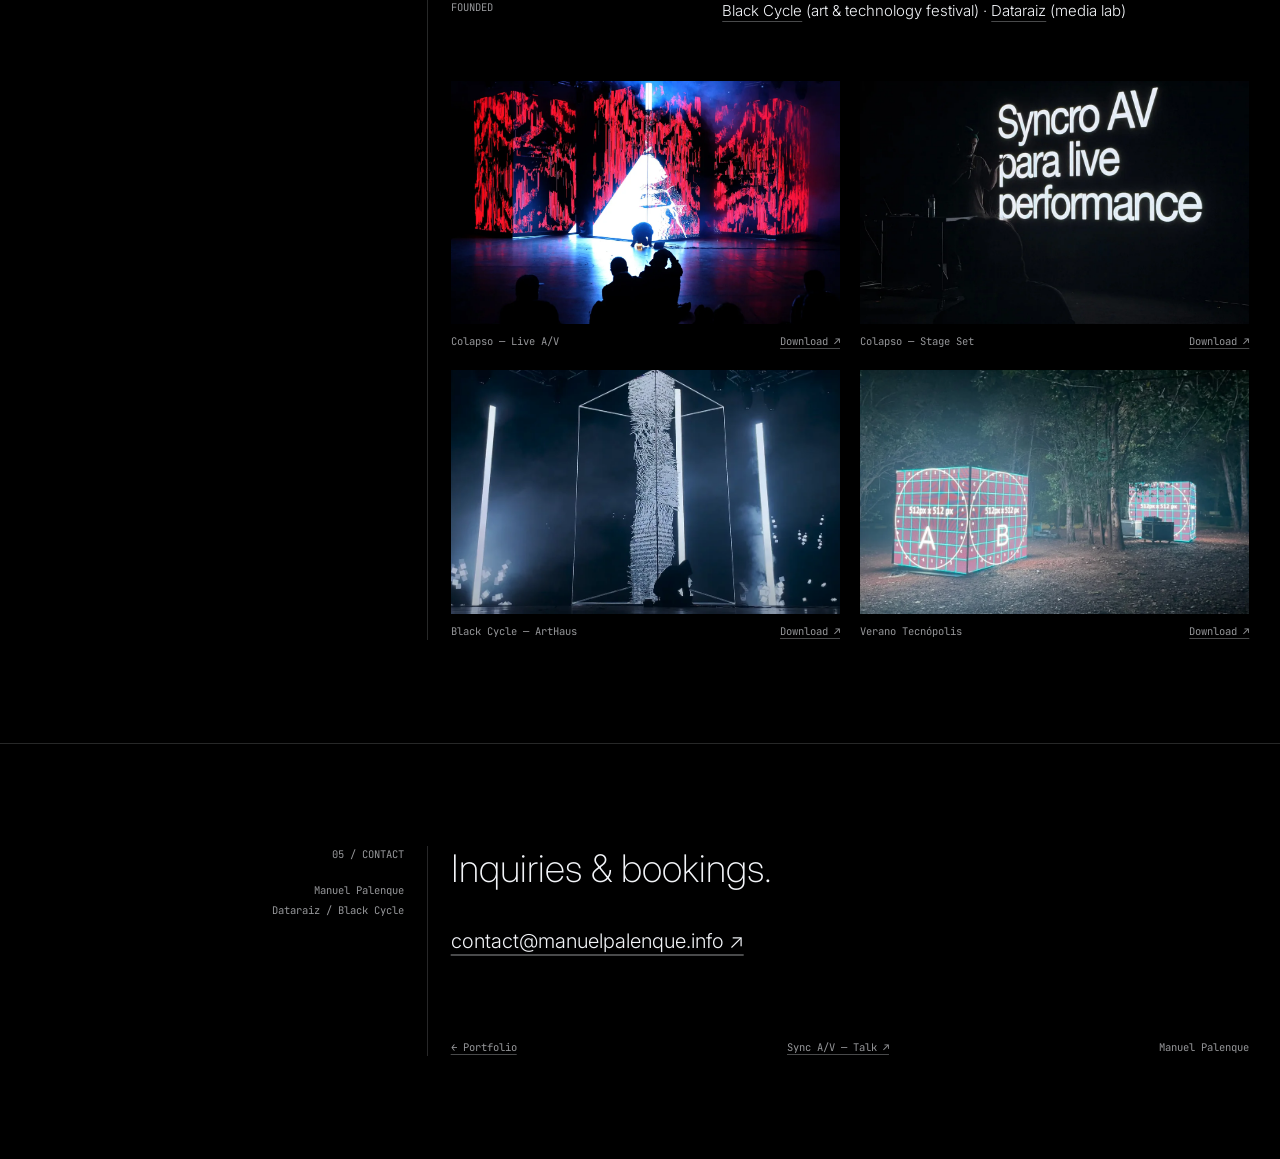
==== commit 4c877855: "Add Colapso YouTube live video natively in EPK without autoplay and with full stereo sound" ====
--- a/booking/index.html
+++ b/booking/index.html
@@ -146,38 +146,11 @@
                 controls
                 playsinline
                 preload="metadata"
-                poster="../assets/curso/colapso-poster.jpg"
-                src="../assets/curso/colapso.mp4"
+                poster="../assets/videos/posters/colapso-live.jpg"
+                src="../assets/videos/colapso-live.mp4"
               ></video>
             </div>
-            <div class="reel-bar">
-              <div class="reel-tabs" role="tablist" aria-label="Select video">
-                <button
-                  class="reel-tab is-active"
-                  type="button"
-                  data-src="../assets/curso/colapso.mp4"
-                  data-poster="../assets/curso/colapso-poster.jpg"
-                >
-                  01 / Colapso — Live A/V (02:37 · Audio)
-                </button>
-                <button
-                  class="reel-tab"
-                  type="button"
-                  data-src="../Av1.mp4"
-                  data-poster="../assets/curso/workshop.webp"
-                >
-                  02 / Black Cycle Festival (Audio)
-                </button>
-                <button
-                  class="reel-tab"
-                  type="button"
-                  data-src="../assets/videos/comp/perfo.webm"
-                  data-poster="../assets/videos/posters/perfo.jpg"
-                >
-                  03 / Stage Visuals Excerpt
-                </button>
-              </div>
-            </div>
+            <figcaption>Colapso — Live A/V Performance</figcaption>
           </div>
         </div>
       </section>
@@ -350,21 +323,12 @@
     <script>
       (function () {
         const video = document.getElementById("epk-video");
-        const tabs = Array.from(document.querySelectorAll(".reel-tab"));
-        if (!video || !tabs.length) return;
-        tabs.forEach((tab) => {
-          tab.addEventListener("click", () => {
-            tabs.forEach((t) => t.classList.remove("is-active"));
-            tab.classList.add("is-active");
-            const src = tab.getAttribute("data-src");
-            const poster = tab.getAttribute("data-poster");
-            if (poster) video.setAttribute("poster", poster);
-            if (src && video.getAttribute("src") !== src) {
-              video.setAttribute("src", src);
-              video.load();
-              video.play().catch(function () {});
-            }
-          });
+        if (!video) return;
+        video.muted = false;
+        video.volume = 1;
+        video.addEventListener("play", function () {
+          video.muted = false;
+          if (video.volume === 0) video.volume = 1;
         });
       })();
     </script>
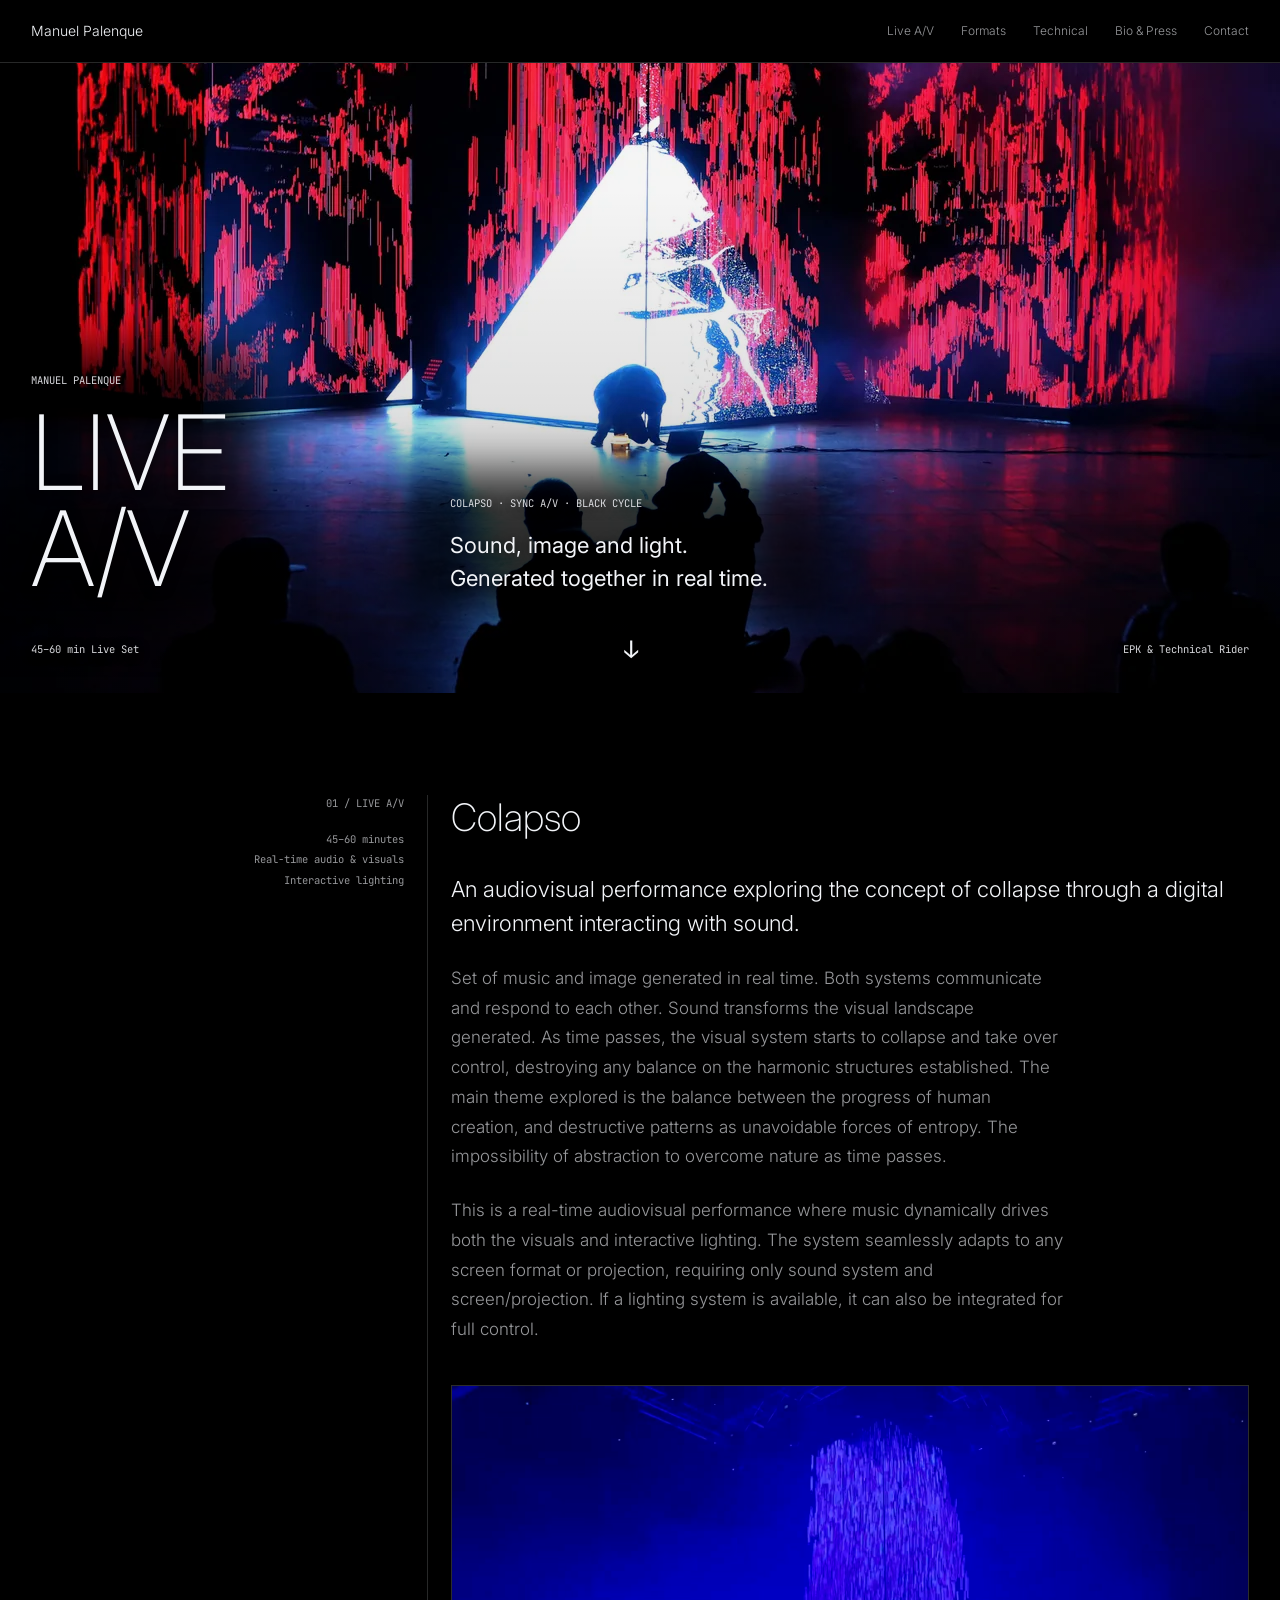
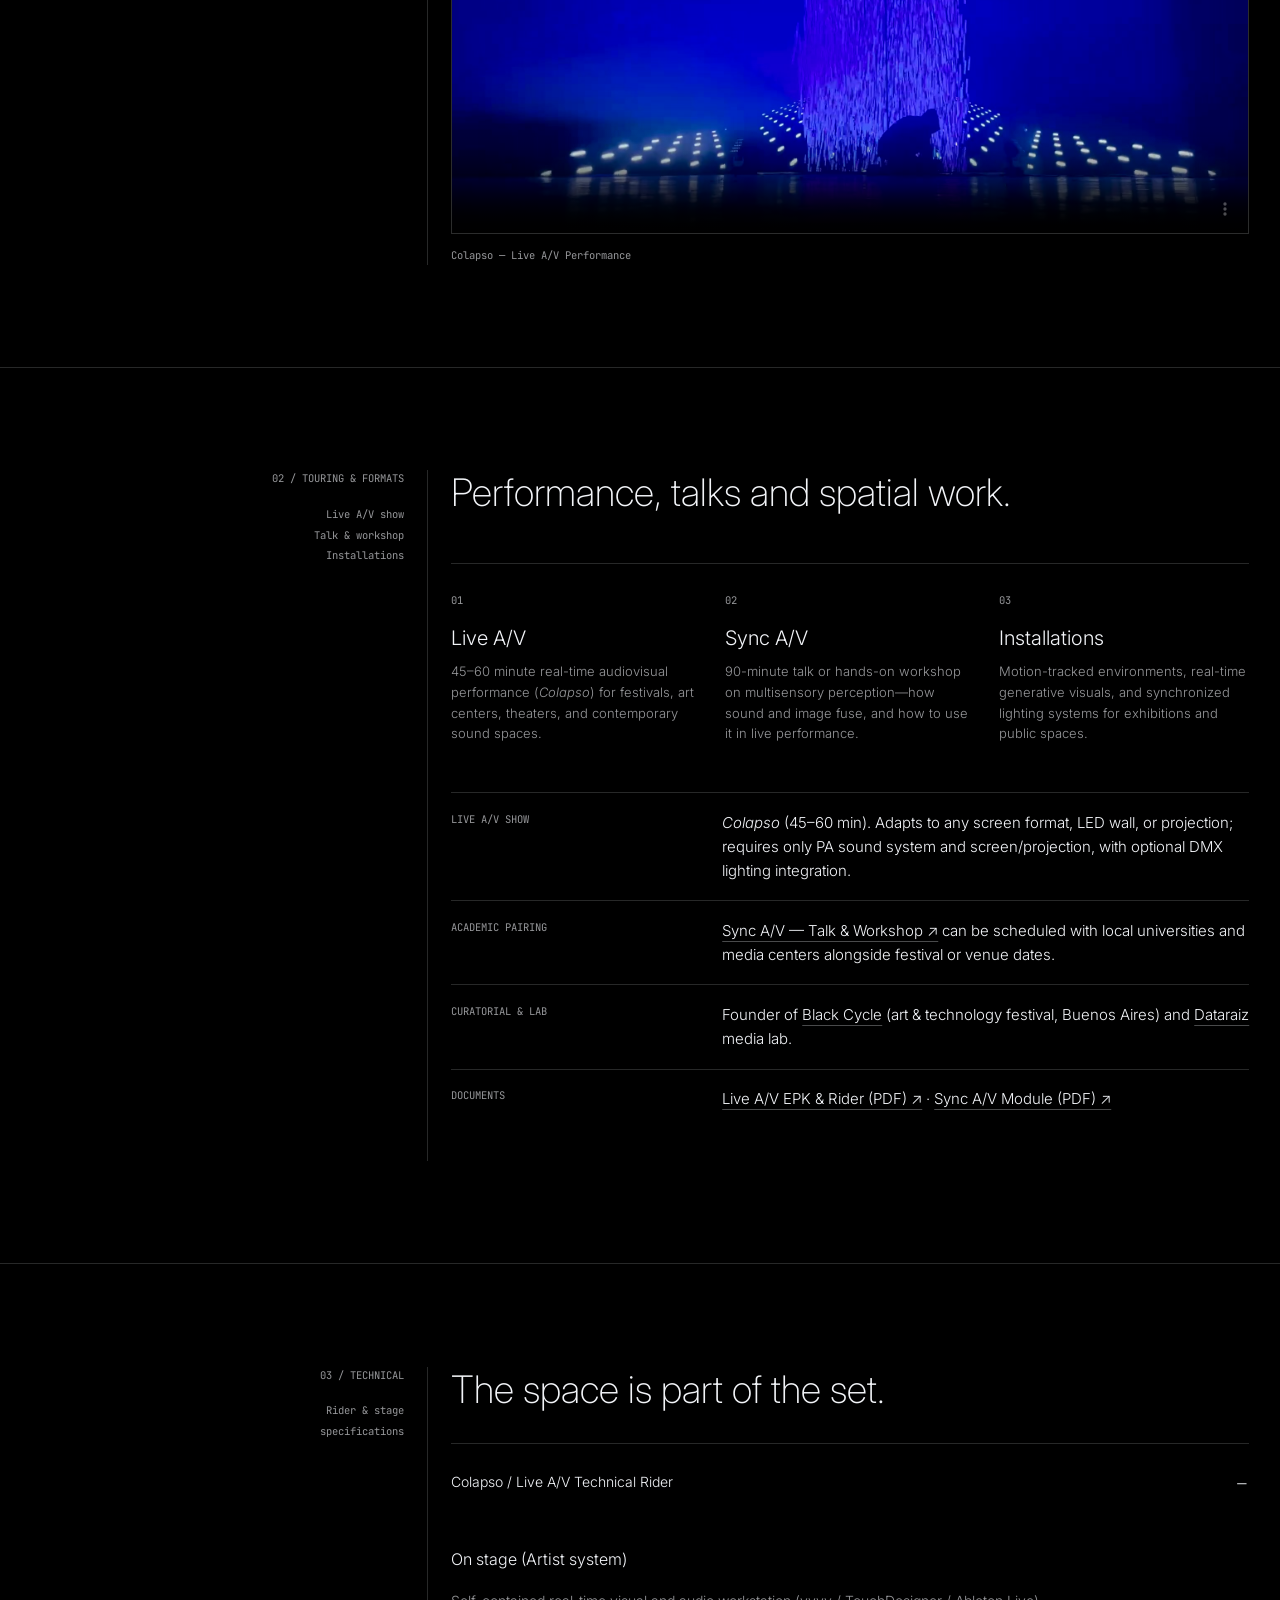
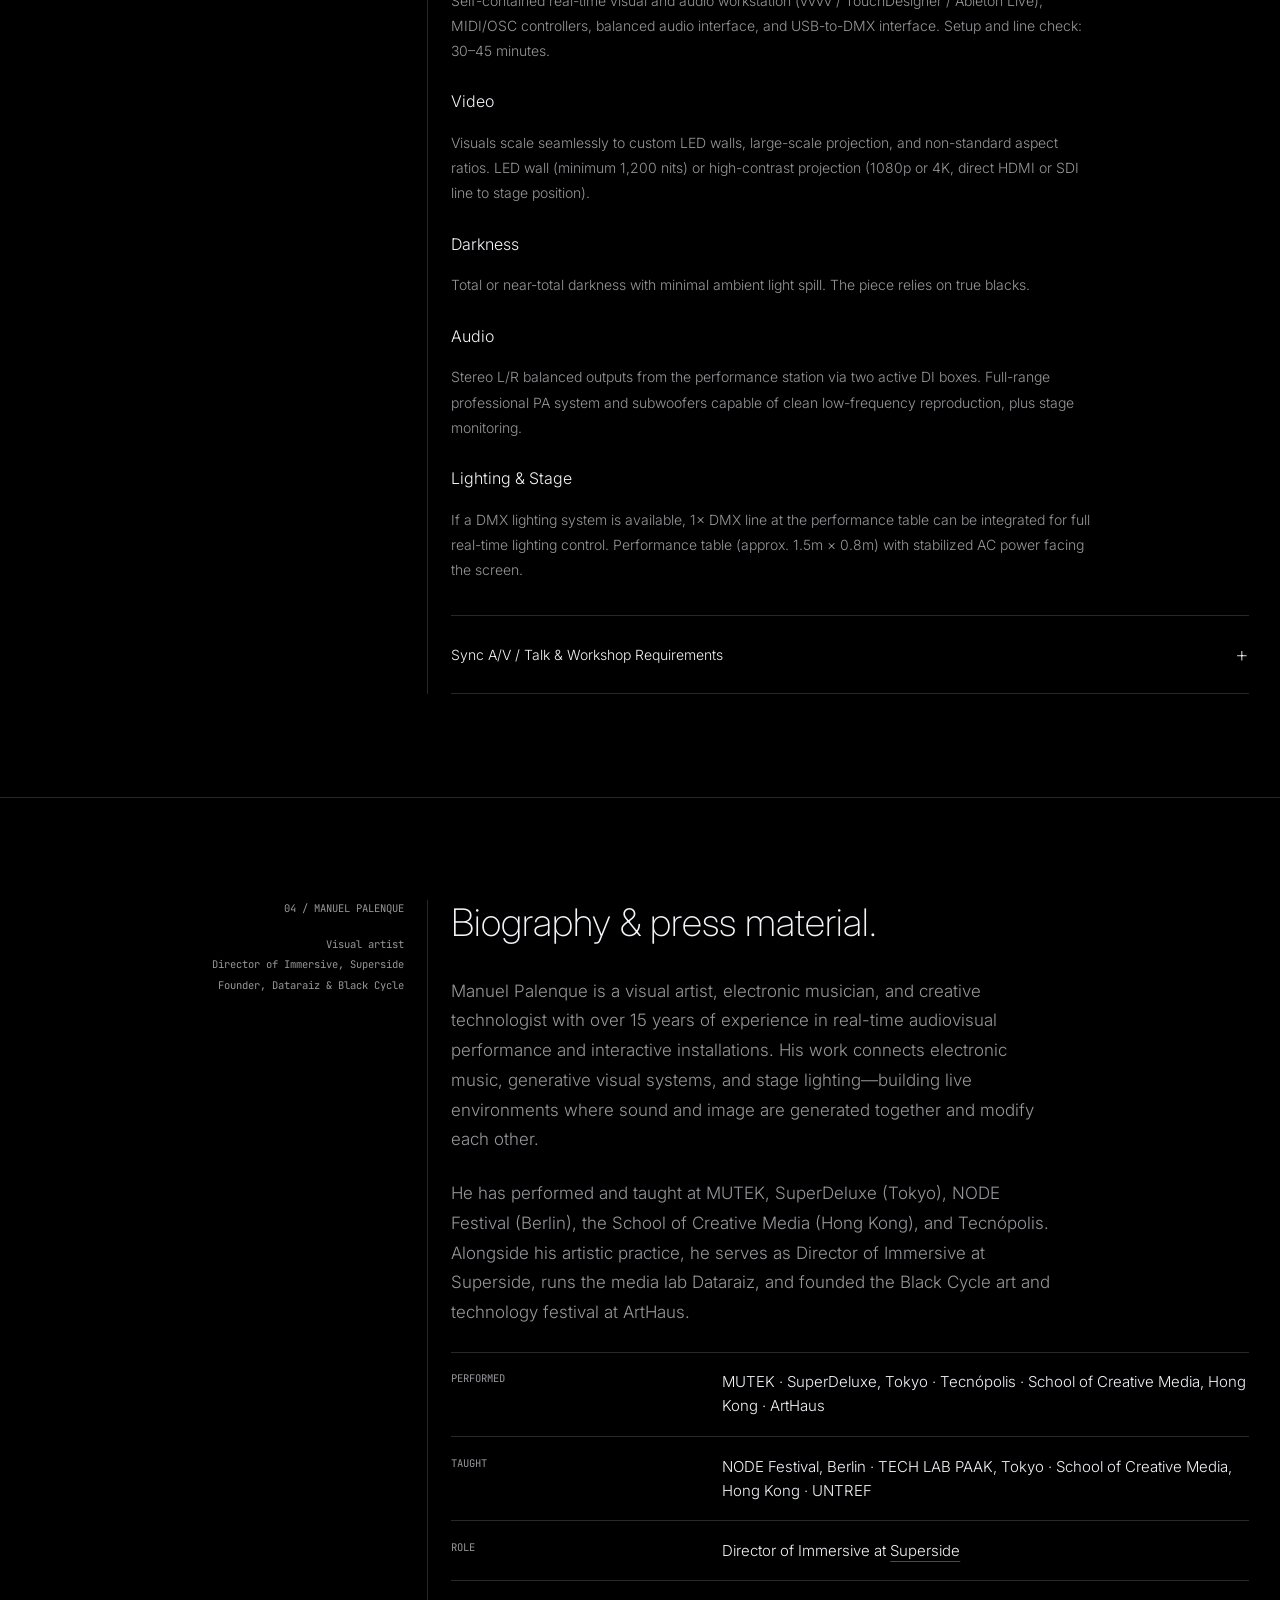
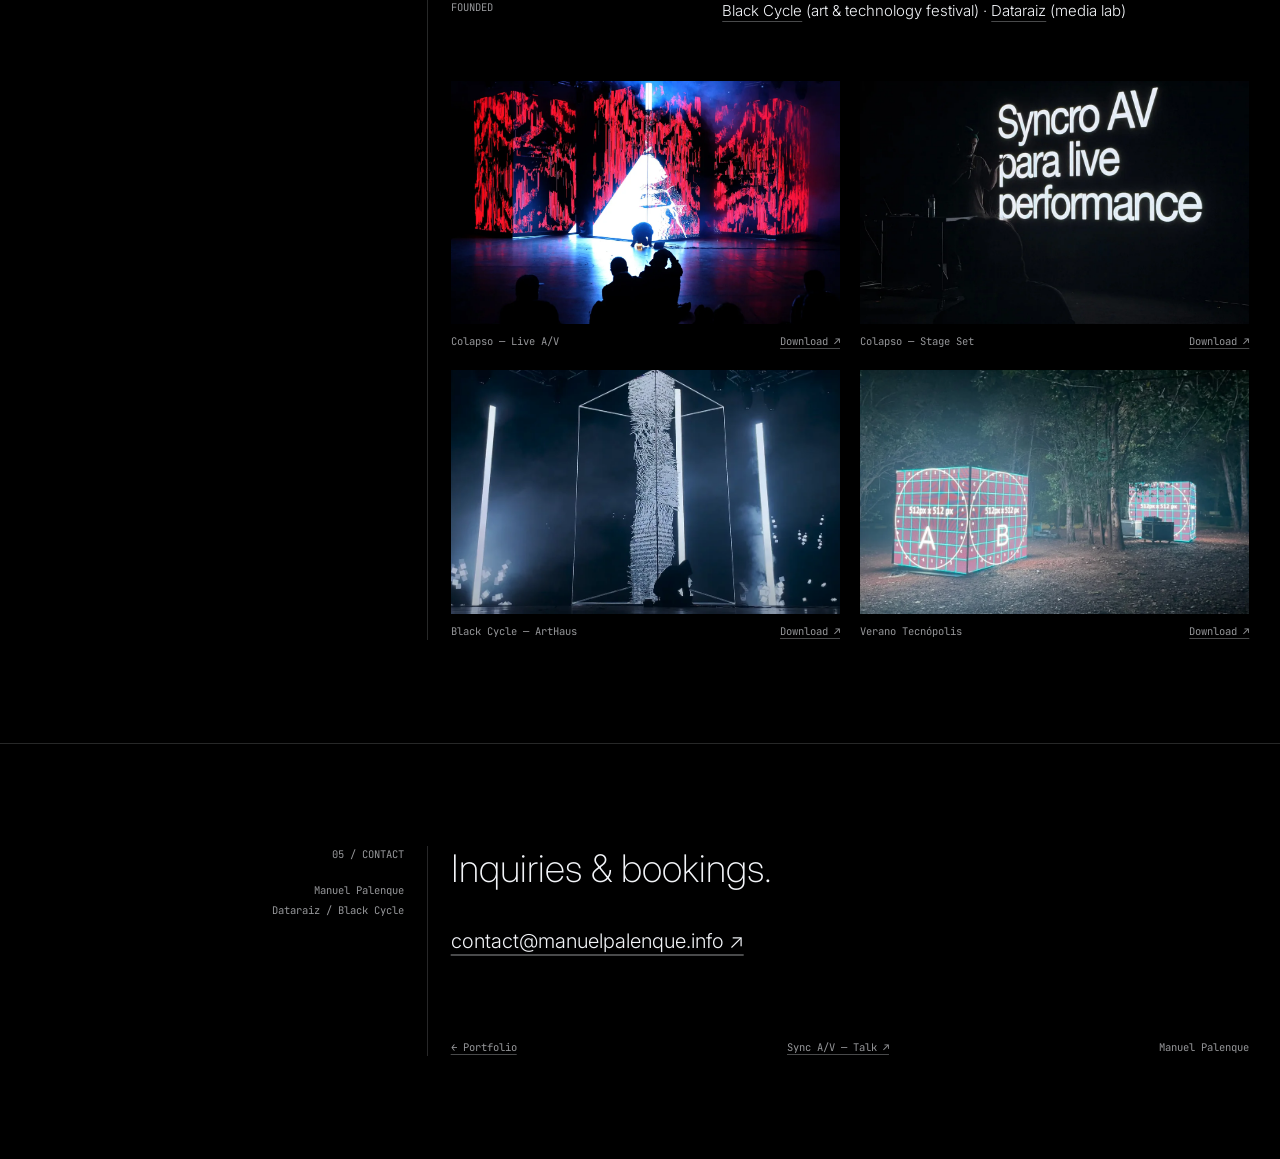
==== commit aa4a47dd: "Add Google Analytics 4 (G-1R1W8FN1Y5) to portfolio, EPK, and workshop pages" ====
--- a/booking/index.html
+++ b/booking/index.html
@@ -5,6 +5,14 @@
     <meta name="viewport" content="width=device-width, initial-scale=1, viewport-fit=cover" />
     <meta name="description" content="Manuel Palenque — Colapso Live A/V performance, Sync A/V talk & workshop, and technical rider." />
     <title>Manuel Palenque — Live A/V &amp; EPK</title>
+    <!-- Google Analytics 4 -->
+    <script async src="https://www.googletagmanager.com/gtag/js?id=G-1R1W8FN1Y5"></script>
+    <script>
+      window.dataLayer = window.dataLayer || [];
+      function gtag(){ dataLayer.push(arguments); }
+      gtag('js', new Date());
+      gtag('config', 'G-1R1W8FN1Y5');
+    </script>
     <link rel="preconnect" href="https://fonts.googleapis.com" />
     <link rel="preconnect" href="https://fonts.gstatic.com" crossorigin />
     <link href="https://fonts.googleapis.com/css2?family=Inter:wght@200;300;400&family=JetBrains+Mono:wght@400&display=swap" rel="stylesheet" />
